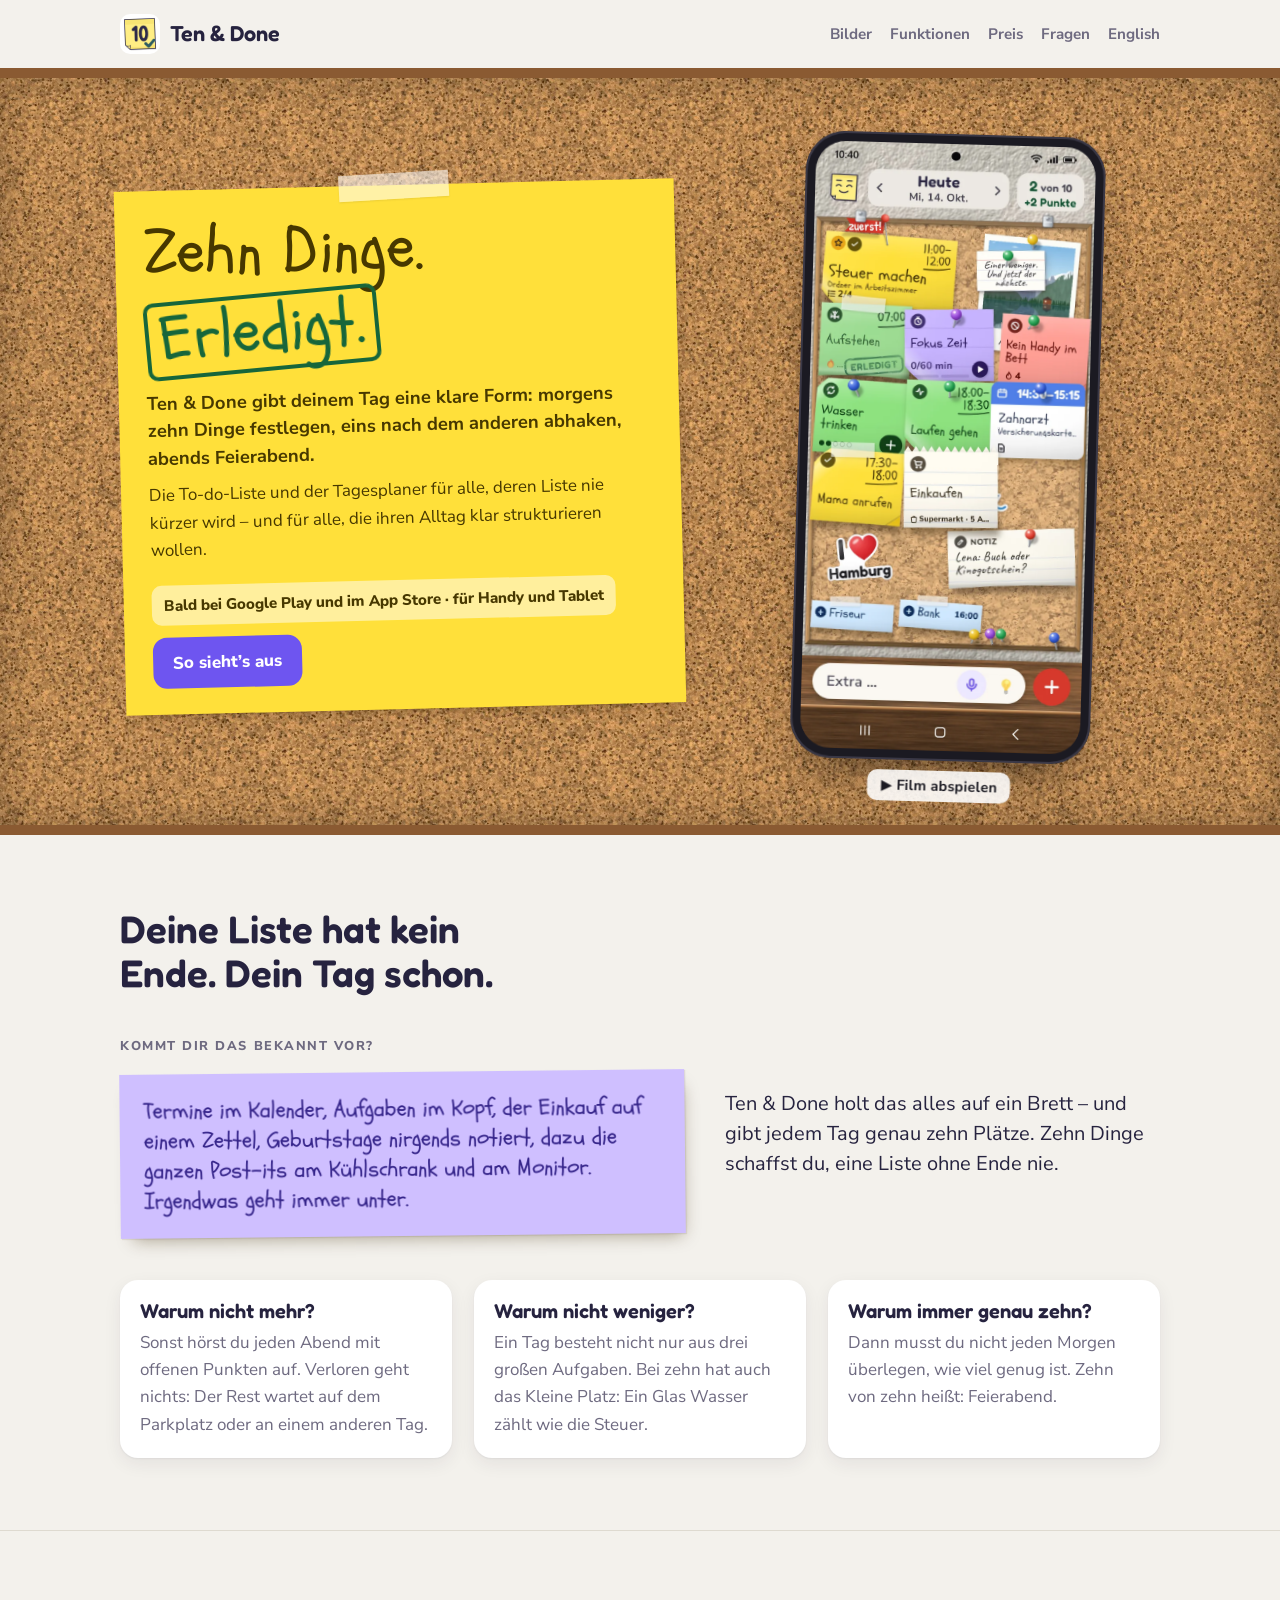
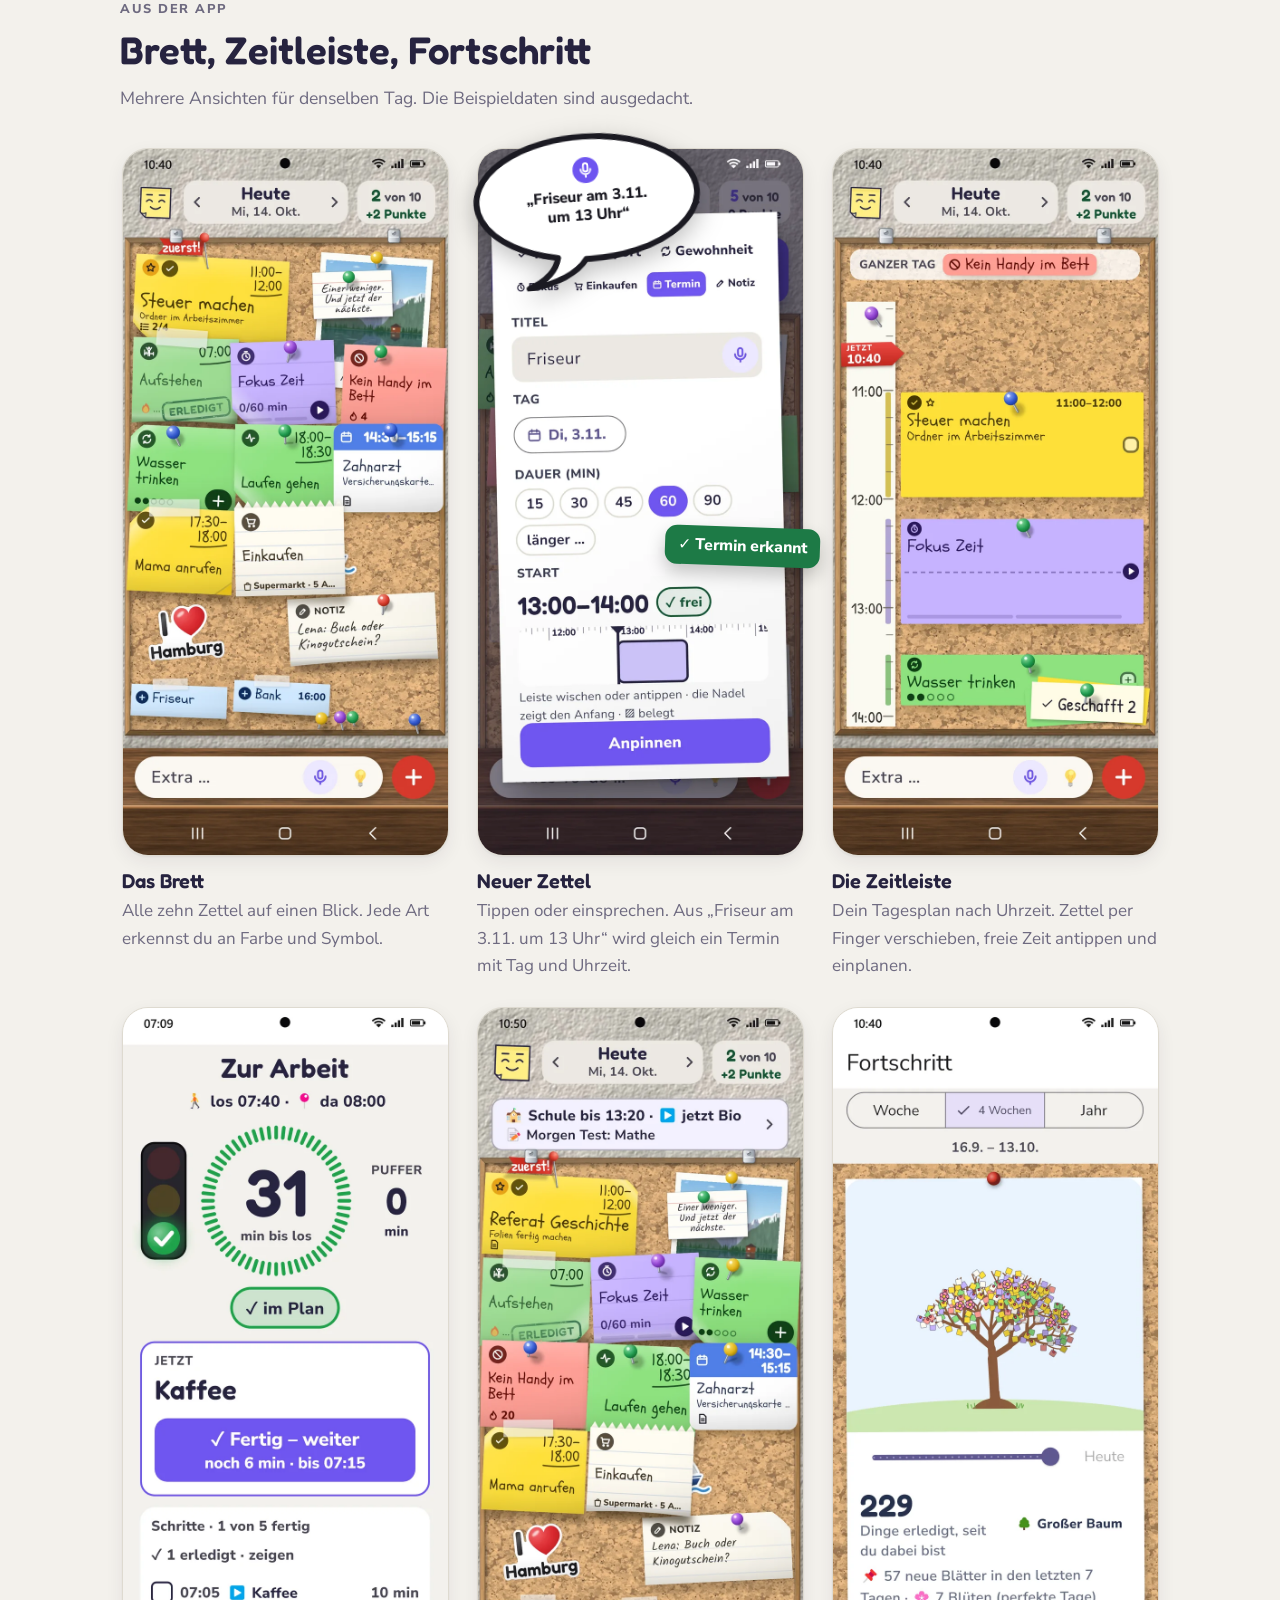
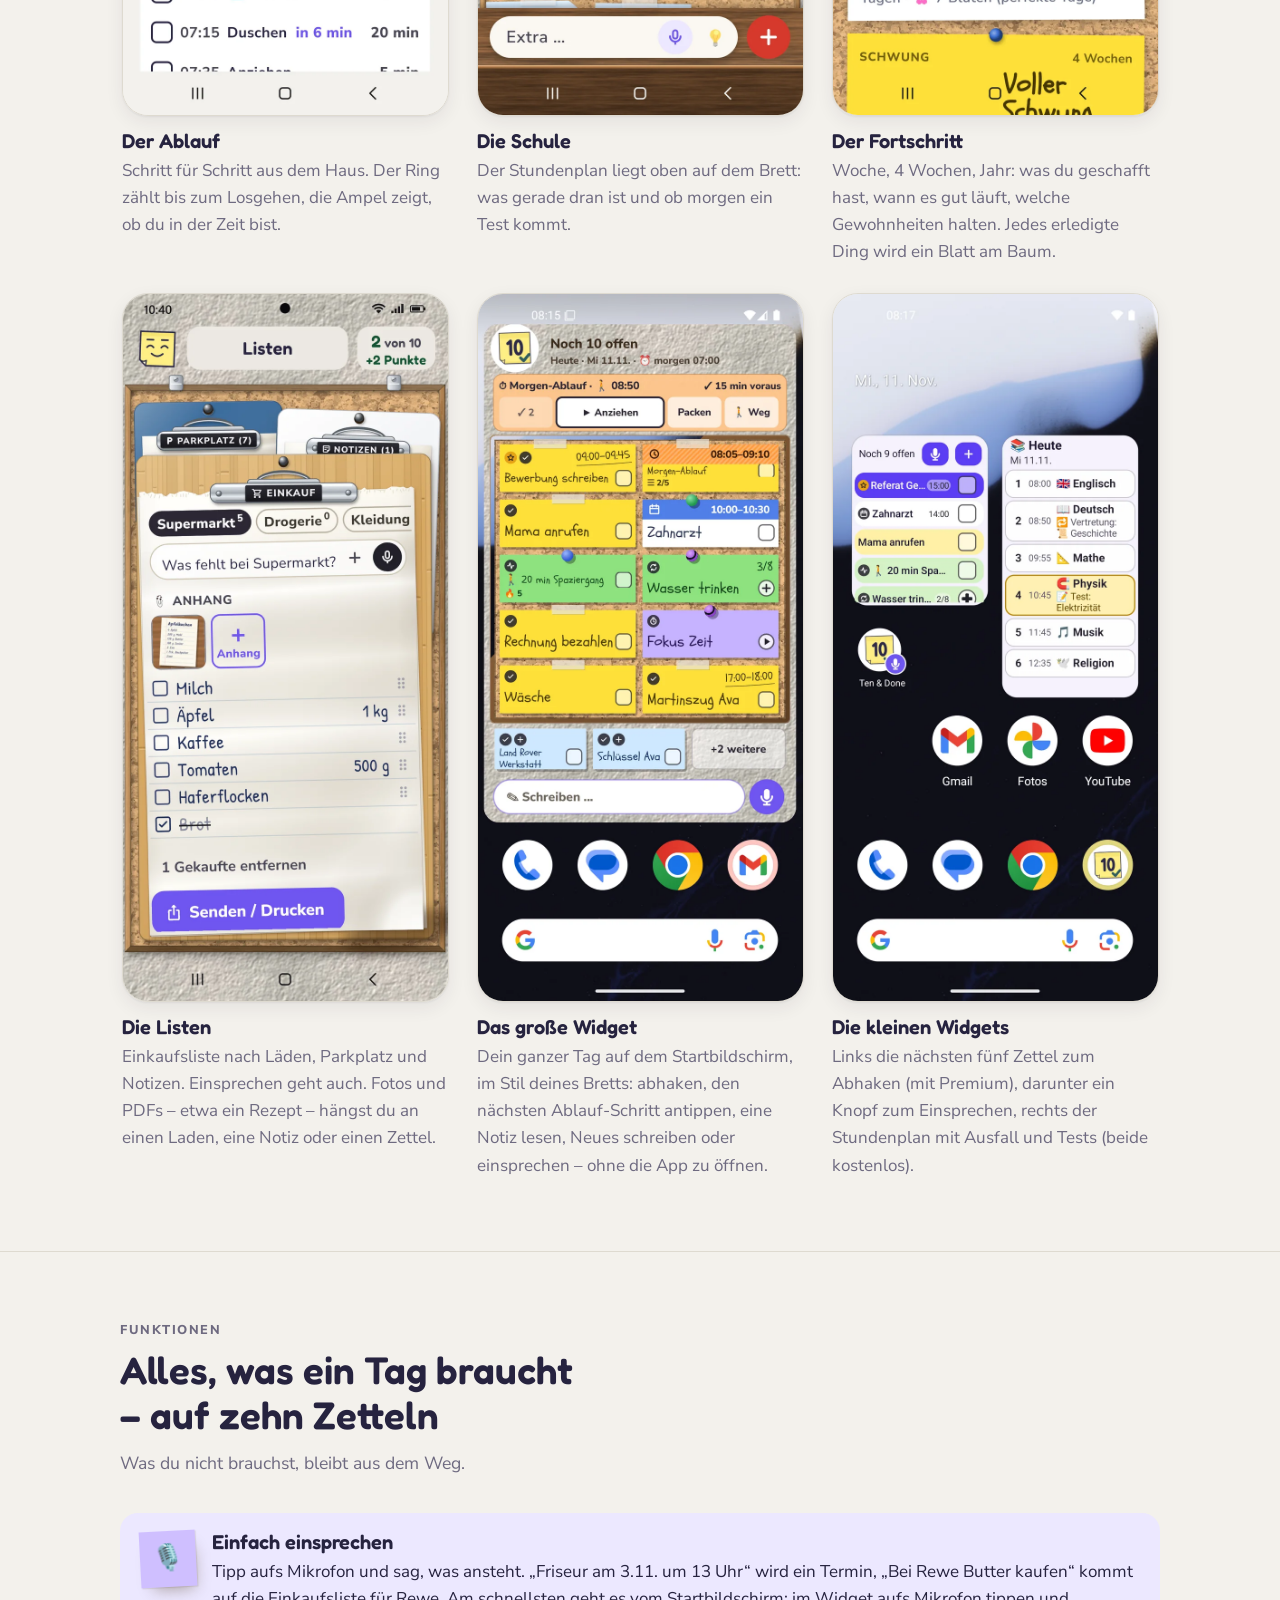
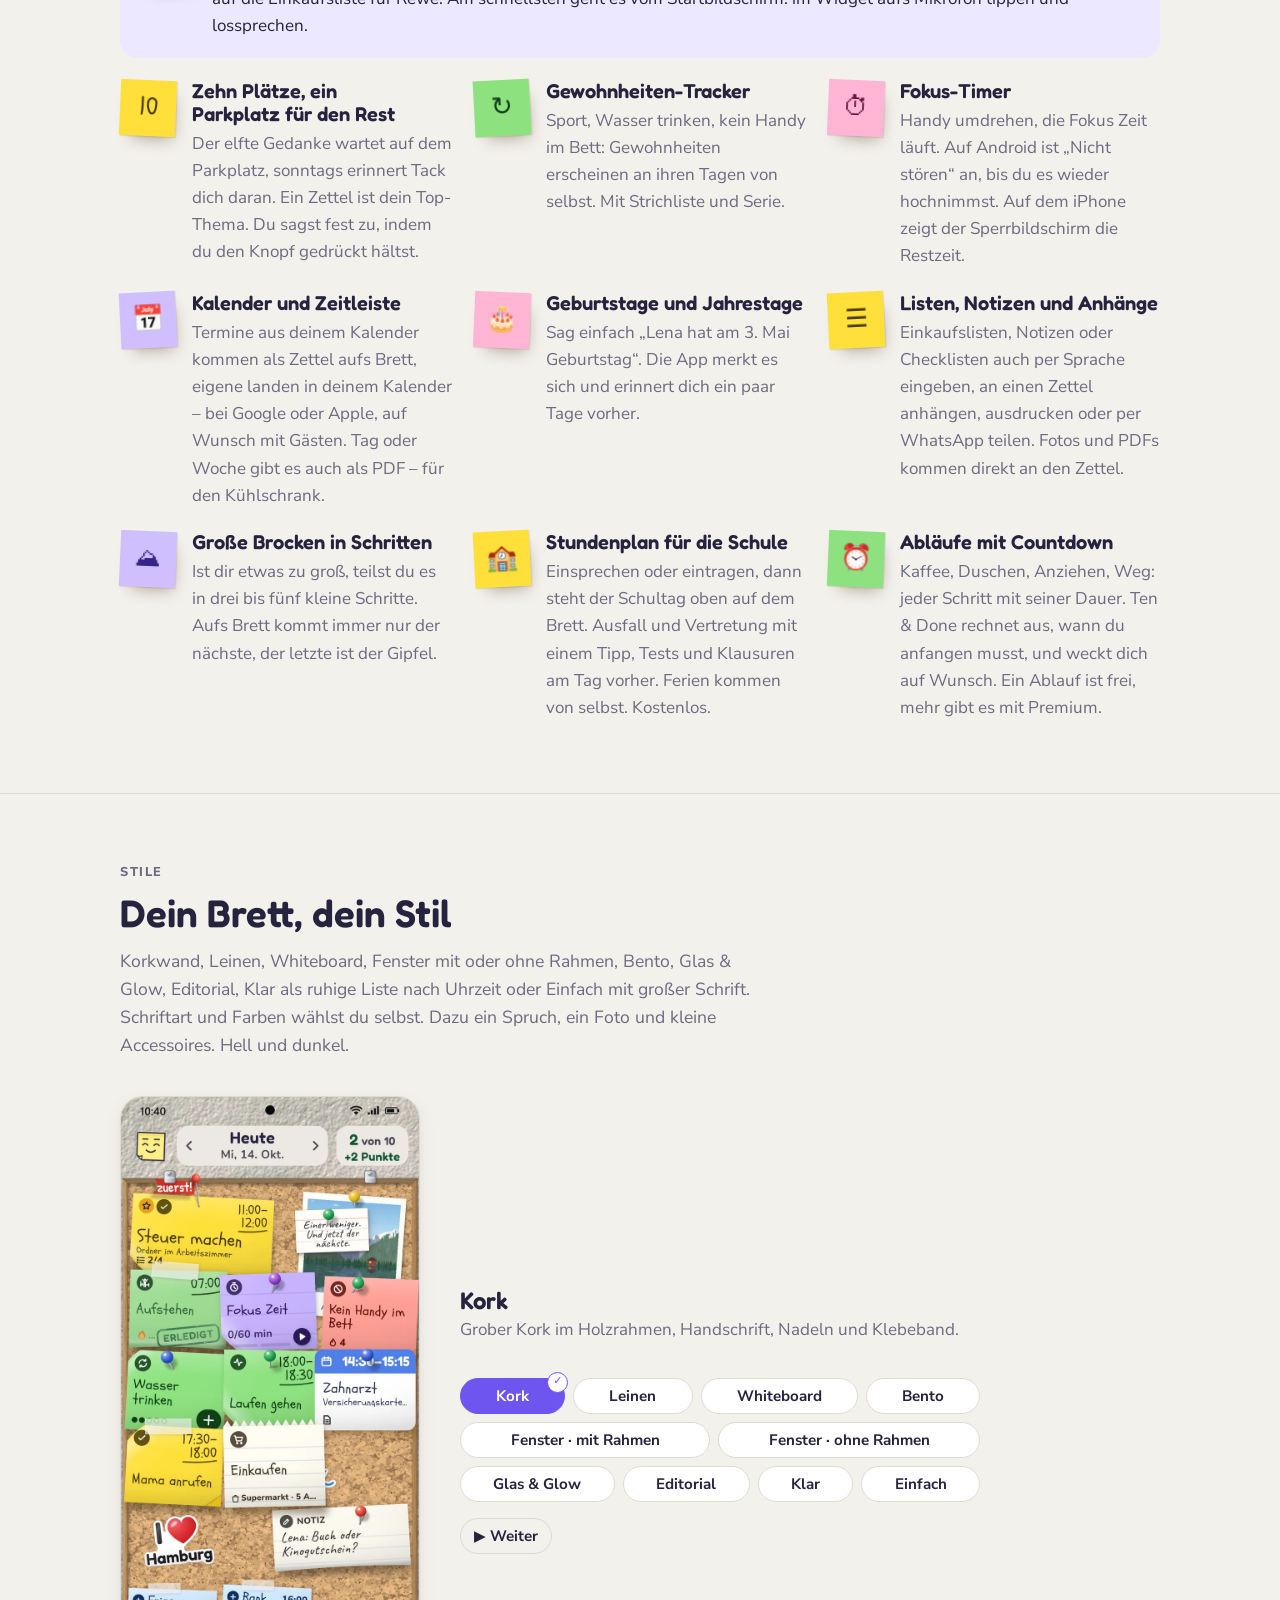
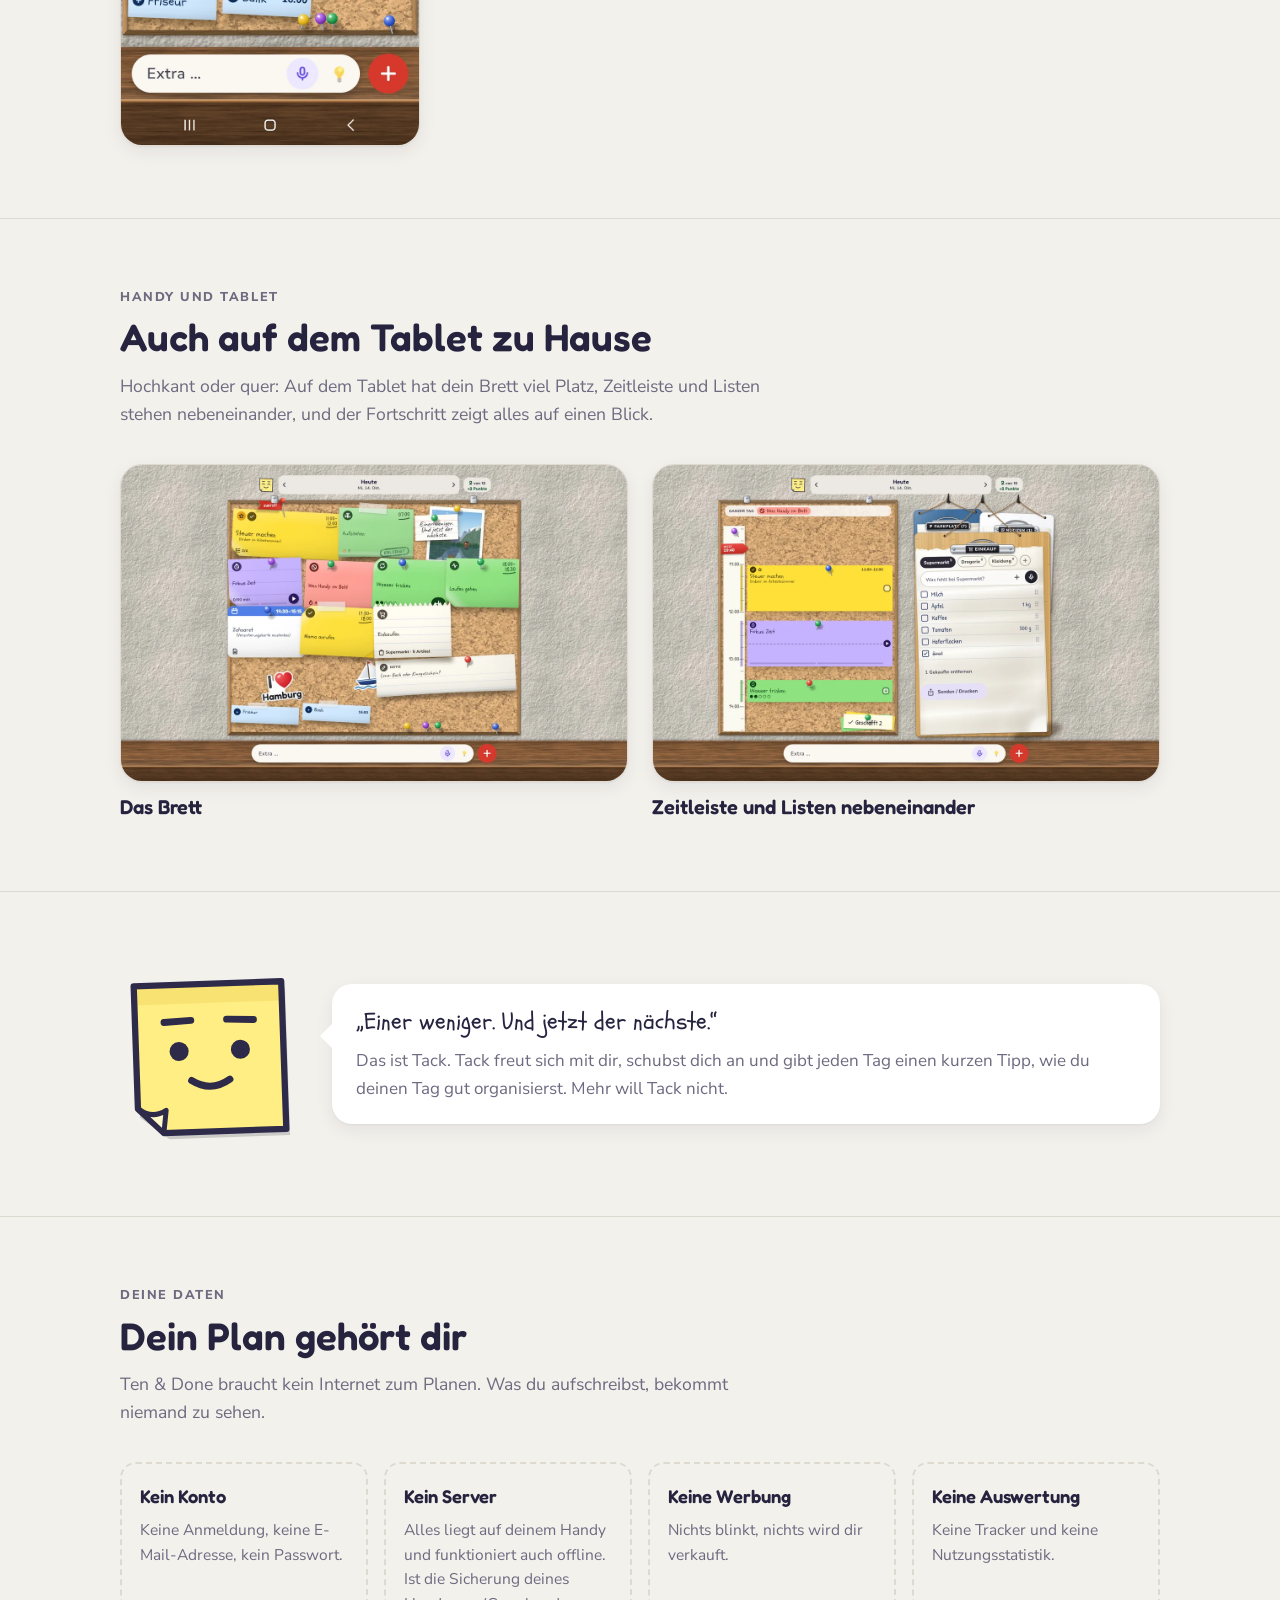
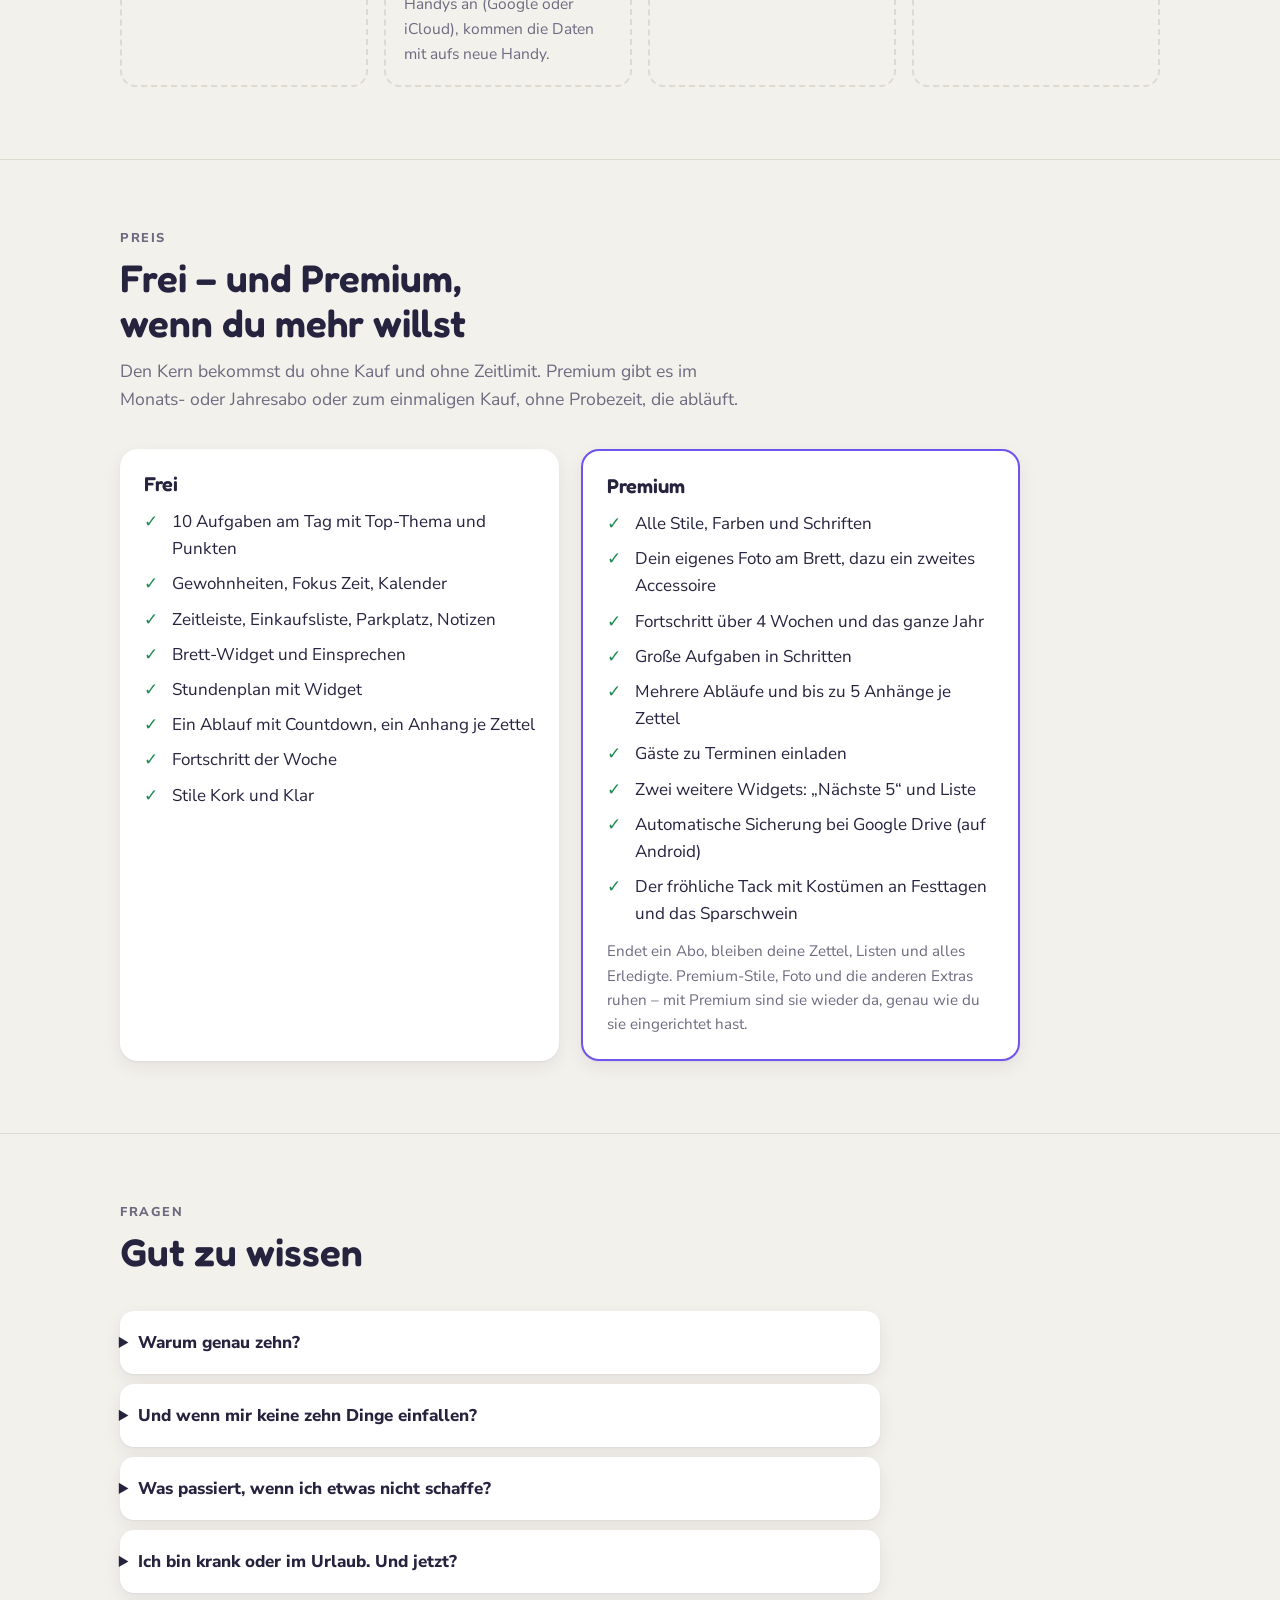
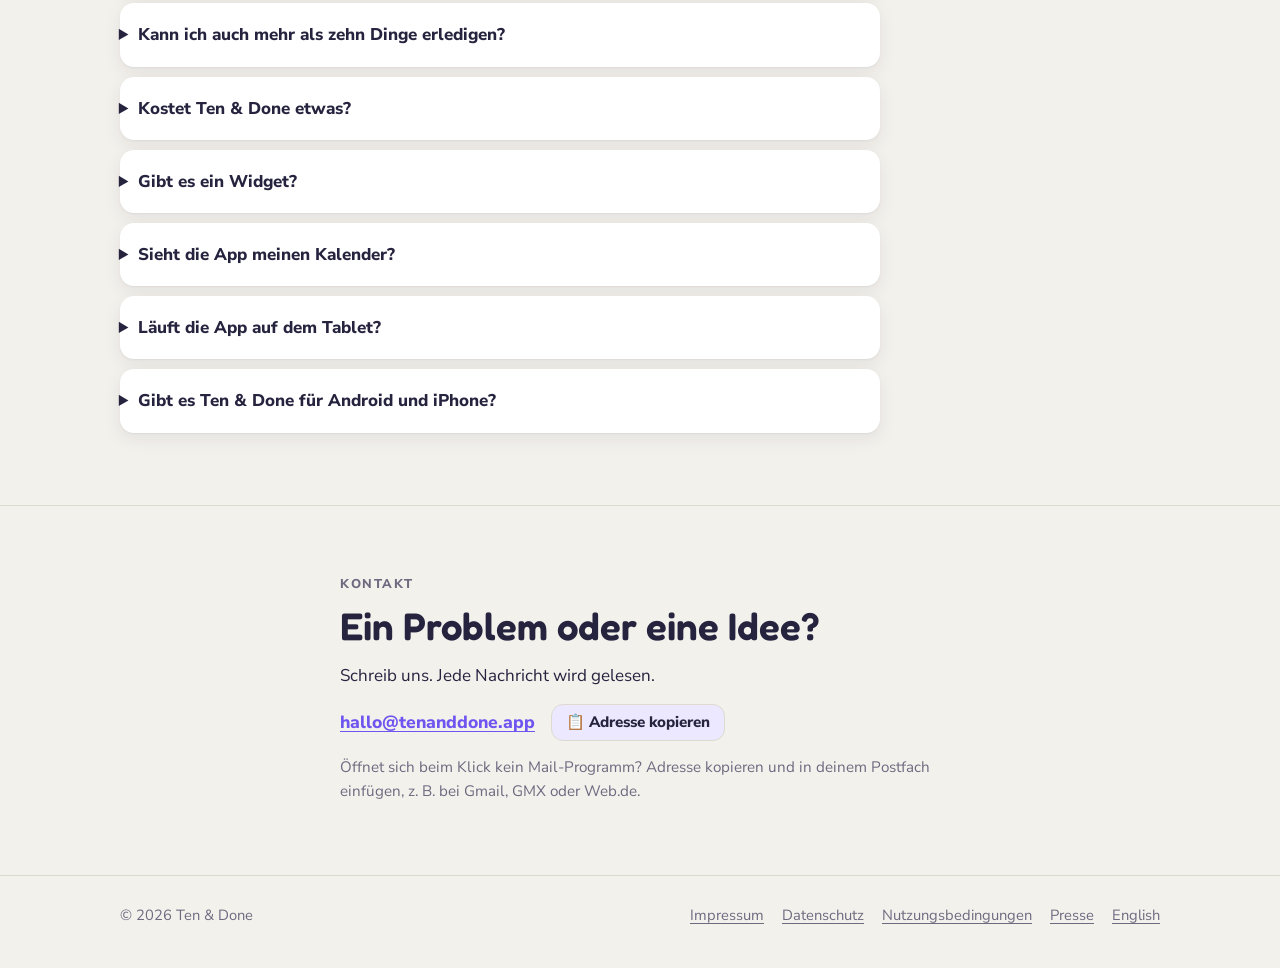
==== index.html @ b1511baa "Webseite: Listen-Text nennt Anhaenge (Andreas 12.11.: Ja, online)" ====
<!doctype html>
<html lang="de">
<head>
<meta charset="utf-8">
<meta name="viewport" content="width=device-width, initial-scale=1, viewport-fit=cover">
<meta name="color-scheme" content="light only">
<meta name="google-site-verification" content="KWCs7EdZ3-t_Yc2kRNjWeT_o4nCoiwFbMwKytYYfHoI">
<title>Ten &amp; Done – To-do-Liste und Tagesplaner für Android und iPhone: 10 Aufgaben am Tag</title>
<meta name="description" content="Den Alltag strukturieren mit genau 10 Aufgaben am Tag: planen, fest zusagen, erledigen. Mit Gewohnheiten, Fokus-Timer, Kalender und Widget. Für Android und iPhone, ohne Konto, ohne Werbung.">
<link rel="canonical" href="https://tenanddone.app/">
<link rel="alternate" hreflang="de" href="https://tenanddone.app/">
<link rel="alternate" hreflang="en" href="https://tenanddone.app/en/">
<link rel="alternate" hreflang="x-default" href="https://tenanddone.app/en/">
<meta property="og:type" content="website">
<meta property="og:site_name" content="Ten &amp; Done">
<meta property="og:locale" content="de_DE">
<meta property="og:locale:alternate" content="en_US">
<meta property="og:url" content="https://tenanddone.app/">
<meta property="og:title" content="Ten &amp; Done – Zehn Dinge. Erledigt.">
<meta property="og:description" content="Die To-do-Liste mit genau zehn Plätzen am Tag. Planen, fest zusagen, abhaken – dann ist Feierabend.">
<meta property="og:image" content="https://tenanddone.app/img/og.jpg">
<meta property="og:image:width" content="1200">
<meta property="og:image:height" content="630">
<meta property="og:image:alt" content="Korkbrett mit bunten Zetteln und dem Satz „Jeden Tag 10 Dinge. Mehr nicht.“">
<meta name="twitter:card" content="summary_large_image">
<meta name="theme-color" content="#6e55f0">
<link rel="icon" type="image/png" href="img/favicon.png">
<link rel="apple-touch-icon" href="img/logo.png">
<link rel="preload" href="fonts/Schoolbell-Regular.ttf" as="font" type="font/ttf" crossorigin>
<link rel="stylesheet" href="style.css">
<script type="application/ld+json">
{
  "@context": "https://schema.org",
  "@type": "MobileApplication",
  "name": "Ten & Done",
  "alternateName": "Ten and Done",
  "operatingSystem": "Android, iOS",
  "applicationCategory": "ProductivityApplication",
  "inLanguage": ["de", "en"],
  "description": "To-do-Liste und Tagesplaner mit genau 10 Aufgaben am Tag: planen, fest zusagen, abhaken. Mit Gewohnheiten, Fokus-Timer, Kalender, Einkaufsliste, Notizen und Widget. Ohne Konto, ohne Werbung.",
  "url": "https://tenanddone.app/",
  "image": "https://tenanddone.app/img/og.jpg",
  "screenshot": ["https://tenanddone.app/img/brett.webp", "https://tenanddone.app/img/zeitleiste.webp", "https://tenanddone.app/img/fortschritt.webp"],
  "offers": { "@type": "Offer", "price": "0", "priceCurrency": "EUR" },
  "featureList": "10 Aufgaben am Tag, Top-Thema, Gewohnheiten-Tracker, Fokus-Timer, Kalender und Termine, Geburtstage und Jahrestage, Zeitleiste, Einkaufsliste, Notizen und Checklisten, Anhänge, Abläufe mit Countdown, Stundenplan, Widget, Tablet, Drucken als PDF, Fortschritt, neun Stile"
}
</script>
<script type="application/ld+json">
{
  "@context": "https://schema.org",
  "@type": "FAQPage",
  "mainEntity": [
    { "@type": "Question", "name": "Warum genau zehn Aufgaben am Tag?", "acceptedAnswer": { "@type": "Answer", "text": "Weil eine Liste ohne Ende nie fertig wird. Zehn Plätze geben jedem Tag dasselbe Ziel: Zehn von zehn heißt fertig. Zehn passen auf einen Bildschirm, alles andere wartet auf dem Parkplatz, und die Zettel dürfen so klein sein, wie es dir heute passt." } },
    { "@type": "Question", "name": "Kostet Ten & Done etwas?", "acceptedAnswer": { "@type": "Answer", "text": "Der Kern ist frei: 10 Aufgaben am Tag, Gewohnheiten, Fokus Zeit, Kalender, Listen, Notizen, Widget und der Fortschritt der Woche. Premium gibt es im Monats- oder Jahresabo oder zum einmaligen Kauf." } },
    { "@type": "Question", "name": "Brauche ich ein Konto?", "acceptedAnswer": { "@type": "Answer", "text": "Nein. Keine Anmeldung, keine E-Mail-Adresse. Alles liegt auf deinem Handy, die App funktioniert offline." } },
    { "@type": "Question", "name": "Gibt es ein Widget?", "acceptedAnswer": { "@type": "Answer", "text": "Ja. Das Brett-Widget zeigt deinen Tagesplan auf dem Startbildschirm, dort kannst du auch abhaken. Übers Mikrofon im Widget sprichst du neue Aufgaben ein." } },
    { "@type": "Question", "name": "Gibt es Ten & Done für Android und iPhone?", "acceptedAnswer": { "@type": "Answer", "text": "Ja. Ten & Done gibt es für Android-Handys und -Tablets und für iPhone und iPad." } }
  ]
}
</script>
</head>
<body>

<header class="wrap top">
  <a class="brand" href="./"><img src="img/logo.png" alt="" width="40" height="40">Ten &amp; Done</a>
  <nav aria-label="Seiten">
    <a href="#bilder">Bilder</a>
    <a href="#funktionen">Funktionen</a>
    <a href="#preis">Preis</a>
    <a href="#fragen">Fragen</a>
    <a href="en/" hreflang="en" lang="en">English</a>
  </nav>
</header>

<div class="board">
  <div class="wrap hero">
    <div class="note">
      <h1>Zehn Dinge. <span class="stamp">Erledigt.</span></h1>
      <p class="lead">Ten &amp; Done gibt deinem Tag eine klare Form: morgens zehn Dinge festlegen, eins nach dem anderen abhaken, abends Feierabend.</p>
      <p class="sub">Die To-do-Liste und der Tagesplaner für alle, deren Liste nie kürzer wird – und für alle, die ihren Alltag klar strukturieren wollen.</p>
      <div class="cta">
        <!-- install --><span class="soon">Bald bei Google Play und im App Store · für Handy und Tablet</span><!-- /install -->
        <a class="btn" href="#bilder">So sieht’s aus</a>
      </div>
    </div>
    <div class="phone">
      <video class="film" autoplay muted loop playsinline preload="auto" poster="img/brett.webp" width="720" height="1560" aria-label="Kurzer Film aus der App: Auf dem Korkbrett werden die Zettel nacheinander abgehakt, jeder bekommt den Stempel „Erledigt“, dazu Konfetti. Bei zehn von zehn fliegen alle Zettel zu einem Stapel mit dem Schild „Ten &amp; Done“.">
        <source src="img/film.mp4" type="video/mp4">
      </video>
      <button class="film-stop" type="button" data-stop="⏸ Film anhalten" data-go="▶ Film abspielen" hidden>⏸ Film anhalten</button>
    </div>
  </div>
</div>

<main>
  <section id="warum-zehn" class="ten">
    <div class="wrap">
      <div class="head">
        <h2>Deine Liste hat kein Ende. Dein Tag schon.</h2>
      </div>
      <div class="duo">
        <div><span class="eyebrow">Kommt dir das bekannt vor?</span><p class="ten-know">Termine im Kalender, Aufgaben im Kopf, der Einkauf auf einem Zettel, Geburtstage nirgends notiert, dazu die ganzen Post-its am Kühlschrank und am Monitor. Irgendwas geht immer unter.</p></div>
        <p class="duo-answer">Ten &amp; Done holt das alles auf ein Brett&nbsp;– und gibt jedem Tag genau zehn Plätze. Zehn Dinge schaffst du, eine Liste ohne Ende nie.</p>
      </div>
      <div class="ten-why">
        <div><h3>Warum nicht mehr?</h3><p>Sonst hörst du jeden Abend mit offenen Punkten auf. Verloren geht nichts: Der Rest wartet auf dem Parkplatz oder an einem anderen Tag.</p></div>
        <div><h3>Warum nicht weniger?</h3><p>Ein Tag besteht nicht nur aus drei großen Aufgaben. Bei zehn hat auch das Kleine Platz: Ein Glas Wasser zählt wie die Steuer.</p></div>
        <div><h3>Warum immer genau zehn?</h3><p>Dann musst du nicht jeden Morgen überlegen, wie viel genug ist. Zehn von zehn heißt: Feierabend.</p></div>
      </div>
    </div>
  </section>

  <section id="bilder">
    <div class="wrap">
      <div class="head">
        <span class="eyebrow">Aus der App</span>
        <h2>Brett, Zeitleiste, Fortschritt</h2>
        <p>Mehrere Ansichten für denselben Tag. Die Beispieldaten sind ausgedacht.</p>
      </div>
      <div class="shots">
        <figure>
          <picture>
            <img src="img/brett.webp" width="720" height="1560" loading="lazy" alt="Brett mit zehn Zetteln: Top-Thema, Aufstehen, Fokus Zeit, Wasser trinken, Sport, Einkaufen und weitere, oben rechts ein Foto mit Spruch, unten eine Notiz.">
          </picture>
          <figcaption><h3>Das Brett</h3><span>Alle zehn Zettel auf einen Blick. Jede Art erkennst du an Farbe und Symbol.</span></figcaption>
        </figure>
        <figure class="voice">
          <div class="say">
          <picture>
            <img src="img/neu.webp" width="720" height="1560" loading="lazy" alt="Zettel-Fenster nach dem Satz „Friseur am 3.11. um 13 Uhr“: Art Termin ist gewählt, Titel „Friseur“, Dienstag 3.11., 13:00 bis 14:00, frei; neben dem Titel das Mikrofon.">
          </picture>
          <p class="say-bubble" aria-hidden="true"><span class="say-mic"><svg width="18" height="18" viewBox="0 0 24 24" fill="none" stroke="currentColor" stroke-width="2.4" stroke-linecap="round"><rect x="9" y="3" width="6" height="11" rx="3"/><path d="M5.5 11a6.5 6.5 0 0 0 13 0M12 17.5V21"/></svg></span>„Friseur am 3.11. um&nbsp;13&nbsp;Uhr“</p>
          <p class="say-result" aria-hidden="true">✓ Termin erkannt</p>
          </div>
          <figcaption><h3>Neuer Zettel</h3><span>Tippen oder einsprechen. Aus „Friseur am 3.11. um 13 Uhr“ wird gleich ein Termin mit Tag und Uhrzeit.</span></figcaption>
        </figure>
        <figure>
          <picture>
            <img src="img/zeitleiste.webp" width="720" height="1560" loading="lazy" alt="Zeitleiste ab 11 Uhr: das Top-Thema, Wasser trinken, Fokus Zeit und Spaziergang untereinander, oben „ganzer Tag“.">
          </picture>
          <figcaption><h3>Die Zeitleiste</h3><span>Dein Tagesplan nach Uhrzeit. Zettel per Finger verschieben, freie Zeit antippen und einplanen.</span></figcaption>
        </figure>
        <figure>
          <picture>
            <img src="img/ablauf.webp" width="720" height="1560" loading="lazy" alt="Ablauf „Zur Arbeit“ groß: los 07:40, da 08:00, ein grüner Ring mit 31 Minuten bis los, die Ampel auf Grün mit Haken und „im Plan“; jetzt Kaffee mit dem Knopf „Fertig – weiter“, darunter die Schritte Duschen, Anziehen und Weg mit Uhrzeiten.">
          </picture>
          <figcaption><h3>Der Ablauf</h3><span>Schritt für Schritt aus dem Haus. Der Ring zählt bis zum Losgehen, die Ampel zeigt, ob du in der Zeit bist.</span></figcaption>
        </figure>
        <figure>
          <picture>
            <img src="img/schule.webp" width="720" height="1560" loading="lazy" alt="Brett einer Schülerin, oben das Band „Schule bis 13:20 · jetzt Bio“ und „Morgen Test: Mathe“, darunter Zettel wie „Referat Geschichte“, „Zahnarzt“ und „Mama anrufen“.">
          </picture>
          <figcaption><h3>Die Schule</h3><span>Der Stundenplan liegt oben auf dem Brett: was gerade dran ist und ob morgen ein Test kommt.</span></figcaption>
        </figure>
        <figure>
          <picture>
            <img src="img/fortschritt.webp" width="720" height="1560" loading="lazy" alt="Fortschritt der letzten 4 Wochen: ein Baum aus kleinen Zetteln als Blätter, 229 erledigte Dinge und die Anzeige „Voller Schwung“.">
          </picture>
          <figcaption><h3>Der Fortschritt</h3><span>Woche, 4 Wochen, Jahr: was du geschafft hast, wann es gut läuft, welche Gewohnheiten halten. Jedes erledigte Ding wird ein Blatt am Baum.</span></figcaption>
        </figure>
        <figure>
          <picture>
            <img src="img/listen.webp" width="720" height="1560" loading="lazy" alt="Listen als Klemmbretter: vorn die Einkaufsliste für den Supermarkt, oben ein angehängtes Foto einer Rezeptkarte „Apfelkuchen“ und der Knopf „＋ Anhang“, darunter Milch, Äpfeln, Kaffee, Tomaten und Haferflocken, dahinter Parkplatz und Notizen.">
          </picture>
          <figcaption><h3>Die Listen</h3><span>Einkaufsliste nach Läden, Parkplatz und Notizen. Einsprechen geht auch. Fotos und PDFs – etwa ein Rezept – hängst du an einen Laden, eine Notiz oder einen Zettel.</span></figcaption>
        </figure>
        <figure>
          <img src="img/widget_gross.webp" width="720" height="1560" loading="lazy" alt="Startbildschirm eines Android-Handys, fast ganz ausgefüllt vom großen Brett-Widget im Kork-Stil: oben der Morgen-Ablauf mit seinen Schritten, darunter zehn Zettel mit Kästchen zum Abhaken, Extras, eine Notiz und unten das Feld „Schreiben …“ mit Mikrofon.">
          <figcaption><h3>Das große Widget</h3><span>Dein ganzer Tag auf dem Startbildschirm, im Stil deines Bretts: abhaken, den nächsten Ablauf-Schritt antippen, eine Notiz lesen, Neues schreiben oder einsprechen – ohne die App zu öffnen.</span></figcaption>
        </figure>
        <figure>
          <img src="img/widget_klein.webp" width="720" height="1560" loading="lazy" alt="Startbildschirm eines Android-Handys mit drei kleinen Widgets: links „Nächste 5“ im Stil Bento mit Kästchen zum Abhaken, darunter das runde Ten-&amp;-Done-Symbol mit Mikrofon zum Einsprechen, rechts der Stundenplan des Tages mit Fächern und Uhrzeiten.">
          <figcaption><h3>Die kleinen Widgets</h3><span>Links die nächsten fünf Zettel zum Abhaken (mit Premium), darunter ein Knopf zum Einsprechen, rechts der Stundenplan mit Ausfall und Tests (beide kostenlos).</span></figcaption>
        </figure>
      </div>
    </div>
  </section>

  <section id="funktionen">
    <div class="wrap">
      <div class="head">
        <span class="eyebrow">Funktionen</span>
        <h2>Alles, was ein Tag braucht – auf zehn Zetteln</h2>
        <p>Was du nicht brauchst, bleibt aus dem Weg.</p>
      </div>
      <div class="grid2 grid3">
        <div class="feature wide"><span class="tag t-c" aria-hidden="true">🎙️</span><div><h3>Einfach einsprechen</h3><p>Tipp aufs Mikrofon und sag, was ansteht. „Friseur am 3.11. um 13 Uhr“ wird ein Termin, „Bei Rewe Butter kaufen“ kommt auf die Einkaufsliste für Rewe. Am schnellsten geht es vom Startbildschirm: im Widget aufs Mikrofon tippen und lossprechen.</p></div></div>
        <div class="feature"><span class="tag t-a" aria-hidden="true">10</span><div><h3>Zehn Plätze, ein Parkplatz für den Rest</h3><p>Der elfte Gedanke wartet auf dem Parkplatz, sonntags erinnert Tack dich daran. Ein Zettel ist dein Top-Thema. Du sagst fest zu, indem du den Knopf gedrückt hältst.</p></div></div>
        <div class="feature"><span class="tag t-b" aria-hidden="true">↻</span><div><h3>Gewohnheiten-Tracker</h3><p>Sport, Wasser trinken, kein Handy im Bett: Gewohnheiten erscheinen an ihren Tagen von selbst. Mit Strichliste und Serie.</p></div></div>
        <div class="feature"><span class="tag t-f" aria-hidden="true">⏱</span><div><h3>Fokus-Timer</h3><p>Handy umdrehen, die Fokus Zeit läuft. Auf Android ist „Nicht stören“ an, bis du es wieder hochnimmst. Auf dem iPhone zeigt der Sperrbildschirm die Restzeit.</p></div></div>
        <div class="feature"><span class="tag t-c" aria-hidden="true">📅</span><div><h3>Kalender und Zeitleiste</h3><p>Termine aus deinem Kalender kommen als Zettel aufs Brett, eigene landen in deinem Kalender – bei Google oder Apple, auf Wunsch mit Gästen. Tag oder Woche gibt es auch als PDF – für den Kühlschrank.</p></div></div>
        <div class="feature"><span class="tag t-f" aria-hidden="true">🎂</span><div><h3>Geburtstage und Jahrestage</h3><p>Sag einfach „Lena hat am 3. Mai Geburtstag“. Die App merkt es sich und erinnert dich ein paar Tage vorher.</p></div></div>
        <div class="feature"><span class="tag t-a" aria-hidden="true">☰</span><div><h3>Listen, Notizen und Anhänge</h3><p>Einkaufslisten, Notizen oder Checklisten auch per Sprache eingeben, an einen Zettel anhängen, ausdrucken oder per WhatsApp teilen. Fotos und PDFs kommen direkt an den Zettel.</p></div></div>
        <div class="feature"><span class="tag t-c" aria-hidden="true">⛰</span><div><h3>Große Brocken in Schritten</h3><p>Ist dir etwas zu groß, teilst du es in drei bis fünf kleine Schritte. Aufs Brett kommt immer nur der nächste, der letzte ist der Gipfel.</p></div></div>
        <div class="feature"><span class="tag t-a" aria-hidden="true">🏫</span><div><h3>Stundenplan für die Schule</h3><p>Einsprechen oder eintragen, dann steht der Schultag oben auf dem Brett. Ausfall und Vertretung mit einem Tipp, Tests und Klausuren am Tag vorher. Ferien kommen von selbst. Kostenlos.</p></div></div>
        <div class="feature"><span class="tag t-b" aria-hidden="true">⏰</span><div><h3>Abläufe mit Countdown</h3><p>Kaffee, Duschen, Anziehen, Weg: jeder Schritt mit seiner Dauer. Ten &amp; Done rechnet aus, wann du anfangen musst, und weckt dich auf Wunsch. Ein Ablauf ist frei, mehr gibt es mit Premium.</p></div></div>
      </div>
    </div>
  </section>

  <section id="stile">
    <div class="wrap">
      <div class="head">
        <span class="eyebrow">Stile</span>
        <h2>Dein Brett, dein Stil</h2>
        <p>Korkwand, Leinen, Whiteboard, Fenster mit oder ohne Rahmen, Bento, Glas &amp; Glow, Editorial, Klar als ruhige Liste nach Uhrzeit oder Einfach mit großer Schrift. Schriftart und Farben wählst du selbst. Dazu ein Spruch, ein Foto und kleine Accessoires. Hell und dunkel.</p>
      </div>
      <div class="styles">
        <figure><picture><img src="img/brett.webp" width="720" height="1560" loading="lazy" alt="Stil Kork: bunte Zettel mit Nadeln an einer Korkwand im Holzrahmen."></picture><figcaption><b>Kork</b><span class="say-style">Grober Kork im Holzrahmen, Handschrift, Nadeln und Klebeband.</span></figcaption></figure>
        <figure><picture><img src="img/leinen.webp" width="720" height="1560" loading="lazy" alt="Stil Leinen: ruhige Zettel in gedeckten Farben mit kleinen grauen Nadeln auf Leinen im hellen Birkenrahmen."></picture><figcaption><b>Leinen</b><span class="say-style">Ruhig wie ein Notizbuch: Leinen im hellen Rahmen, gedeckte Farben, kleine Nadeln.</span></figcaption></figure>
        <figure><picture><img src="img/whiteboard.webp" width="720" height="1560" loading="lazy" alt="Stil Whiteboard: Zettel mit Magneten auf einer weißen Tafel."></picture><figcaption><b>Whiteboard</b><span class="say-style">Glänzende Tafel im Alurahmen, jeder Zettel hält mit einem Magneten.</span></figcaption></figure>
        <figure><picture><img src="img/bento.webp" width="720" height="1560" loading="lazy" alt="Stil Bento: kräftige Kacheln, Farbe und Zeichen je Art."></picture><figcaption><b>Bento</b><span class="say-style">Kräftige Kacheln, Farbe und Zeichen je Art, klare Schrift.</span></figcaption></figure>
        <figure><picture><img src="img/fenster.webp" width="720" height="1560" loading="lazy" alt="Stil Fenster mit Rahmen: Zettel auf einer Fensterscheibe mit Sprossen, Blick auf Berge."></picture><figcaption><b>Fenster · mit Rahmen</b><span class="say-style">Eine Scheibe mit Sprossen und Aussicht, die Zettel kleben auf dem Glas. Auch mit deinem eigenen Foto.</span></figcaption></figure>
        <figure><picture><img src="img/fenster_c.webp" width="720" height="1560" loading="lazy" alt="Stil Fenster ohne Rahmen: Zettel auf einer großen Scheibe mit Blick aufs Meer."></picture><figcaption><b>Fenster · ohne Rahmen</b><span class="say-style">Eine große Glasscheibe, nichts als die Aussicht und deine Zettel.</span></figcaption></figure>
        <figure><picture><img src="img/glas.webp" width="720" height="1560" loading="lazy" alt="Stil Glas &amp; Glow: Aufgaben als Liste auf mattem Glas vor sanftem Farbverlauf."></picture><figcaption><b>Glas &amp; Glow</b><span class="say-style">Mattes Glas über leuchtendem Farbschimmer.</span></figcaption></figure>
        <figure><picture><img src="img/editorial.webp" width="720" height="1560" loading="lazy" alt="Stil Editorial: große Schrift in Schwarz-Weiß wie ein Fahrplan, eine Akzentfarbe."></picture><figcaption><b>Editorial</b><span class="say-style">Große Serifen-Schrift, Schwarz-Weiß und eine Akzentfarbe.</span></figcaption></figure>
        <figure><picture><img src="img/klar.webp" width="720" height="1560" loading="lazy" alt="Stil Klar: eine ruhige Liste, links die Uhrzeit."></picture><figcaption><b>Klar</b><span class="say-style">Eine ruhige Liste: Uhrzeit links, große Schrift, alle Zettel auf einen Blick.</span></figcaption></figure>
        <figure><picture><img src="img/einfach.webp" width="720" height="1560" loading="lazy" alt="Stil Einfach: eine Spalte, große Schrift und große Knöpfe."></picture><figcaption><b>Einfach</b><span class="say-style">Eine Spalte, große Knöpfe, nur das Wichtigste.</span></figcaption></figure>
      </div>
    </div>
  </section>

  <section id="tablet">
    <div class="wrap">
      <div class="head">
        <span class="eyebrow">Handy und Tablet</span>
        <h2>Auch auf dem Tablet zu Hause</h2>
        <p>Hochkant oder quer: Auf dem Tablet hat dein Brett viel Platz, Zeitleiste und Listen stehen nebeneinander, und der Fortschritt zeigt alles auf einen Blick.</p>
      </div>
      <div class="tabs">
        <figure class="tab">
          <img src="img/tablet.webp" width="1200" height="750" loading="lazy" alt="Ten &amp; Done auf einem Tablet quer: das Korkbrett mit zehn Zetteln, einer Notiz und einem Spruch.">
          <figcaption><h3>Das Brett</h3></figcaption>
        </figure>
        <figure class="tab">
          <img src="img/tablet_zeit.webp" width="1200" height="750" loading="lazy" alt="Ten &amp; Done auf einem Tablet quer: links die Zeitleiste mit Steuer machen, Fokus Zeit und Wasser trinken, rechts die Einkaufsliste als Klemmbrett, dahinter Parkplatz und Notizen.">
          <figcaption><h3>Zeitleiste und Listen nebeneinander</h3></figcaption>
        </figure>
      </div>
    </div>
  </section>

  <section id="tack">
    <div class="wrap tack">
      <img src="img/tack_hello.svg" width="180" height="180" alt="Tack, ein gelber Zettel mit ruhigem Gesicht.">
      <div class="bubble">
        <q>Einer weniger. Und jetzt der nächste.</q>
        <p>Das ist Tack. Tack freut sich mit dir, schubst dich an und gibt jeden Tag einen kurzen Tipp, wie du deinen Tag gut organisierst. Mehr will Tack nicht.</p>
      </div>
    </div>
  </section>

  <section id="daten">
    <div class="wrap">
      <div class="head">
        <span class="eyebrow">Deine Daten</span>
        <h2>Dein Plan gehört dir</h2>
        <p>Ten &amp; Done braucht kein Internet zum Planen. Was du aufschreibst, bekommt niemand zu sehen.</p>
      </div>
      <ul class="promise">
        <li><strong>Kein Konto</strong><span>Keine Anmeldung, keine E-Mail-Adresse, kein Passwort.</span></li>
        <li><strong>Kein Server</strong><span>Alles liegt auf deinem Handy und funktioniert auch offline. Ist die Sicherung deines Handys an (Google oder iCloud), kommen die Daten mit aufs neue Handy.</span></li>
        <li><strong>Keine Werbung</strong><span>Nichts blinkt, nichts wird dir verkauft.</span></li>
        <li><strong>Keine Auswertung</strong><span>Keine Tracker und keine Nutzungsstatistik.</span></li>
      </ul>
    </div>
  </section>

  <section id="preis">
    <div class="wrap">
      <div class="head">
        <span class="eyebrow">Preis</span>
        <h2>Frei – und Premium, wenn du mehr willst</h2>
        <p>Den Kern bekommst du ohne Kauf und ohne Zeitlimit. Premium gibt es im Monats- oder Jahresabo oder zum einmaligen Kauf, ohne Probezeit, die abläuft.</p>
      </div>
      <div class="plans">
        <div class="plan">
          <h3>Frei</h3>
          <ul>
            <li>10 Aufgaben am Tag mit Top-Thema und Punkten</li>
            <li>Gewohnheiten, Fokus Zeit, Kalender</li>
            <li>Zeitleiste, Einkaufsliste, Parkplatz, Notizen</li>
            <li>Brett-Widget und Einsprechen</li>
            <li>Stundenplan mit Widget</li>
            <li>Ein Ablauf mit Countdown, ein Anhang je Zettel</li>
            <li>Fortschritt der Woche</li>
            <li>Stile Kork und Klar</li>
          </ul>
        </div>
        <div class="plan plus">
          <h3>Premium</h3>
          <ul>
            <li>Alle Stile, Farben und Schriften</li>
            <li>Dein eigenes Foto am Brett, dazu ein zweites Accessoire</li>
            <li>Fortschritt über 4 Wochen und das ganze Jahr</li>
            <li>Große Aufgaben in Schritten</li>
            <li>Mehrere Abläufe und bis zu 5 Anhänge je Zettel</li>
            <li>Gäste zu Terminen einladen</li>
            <li>Zwei weitere Widgets: „Nächste 5“ und Liste</li>
            <li>Automatische Sicherung bei Google Drive (auf Android)</li>
            <li>Der fröhliche Tack mit Kostümen an Festtagen und das Sparschwein</li>
          </ul>
          <p>Endet ein Abo, bleiben deine Zettel, Listen und alles Erledigte. Premium-Stile, Foto und die anderen Extras ruhen – mit Premium sind sie wieder da, genau wie du sie eingerichtet hast.</p>
        </div>
      </div>
    </div>
  </section>

  <section id="fragen">
    <div class="wrap">
      <div class="head">
        <span class="eyebrow">Fragen</span>
        <h2>Gut zu wissen</h2>
      </div>
      <div class="faq">
        <details>
          <summary>Warum genau zehn?</summary>
          <p>Weil eine Liste ohne Ende nie fertig wird. Zehn Plätze geben jedem Tag dasselbe Ziel: Zehn von zehn heißt fertig. Zehn passen auf einen Bildschirm, alles andere wartet auf dem Parkplatz, und die Zettel dürfen so klein sein, wie es dir heute passt.</p>
        </details>
        <details>
          <summary>Und wenn mir keine zehn Dinge einfallen?</summary>
          <p>Dann nimm kleine. „Ein Glas Wasser trinken“ zählt genauso wie „Steuer machen“. Tipp auf 💡, dann schlägt Tack dir etwas vor: Dinge, die du schon mal geschafft hast, Einträge vom Parkplatz und kleine Ideen.</p>
        </details>
        <details>
          <summary>Was passiert, wenn ich etwas nicht schaffe?</summary>
          <p>Nichts. Der Zettel wartet dann auf dem Parkplatz, und am nächsten Morgen fragt Tack, ob er wieder aufs Brett soll. Bleibt er öfter liegen, schlägt Tack vor, ihn in kleine Schritte zu teilen.</p>
        </details>
        <details>
          <summary>Ich bin krank oder im Urlaub. Und jetzt?</summary>
          <p>Trag die Tage ein. Dann gibt es keinen Plan und keine Erinnerungen. Deine Serie wartet, bis du wieder da bist.</p>
        </details>
        <details>
          <summary>Kann ich auch mehr als zehn Dinge erledigen?</summary>
          <p>Ja. Nach dem Festmachen kommt alles Neue als Extra dazu. Extras bringen keine Punkte, du siehst sie aber im Fortschritt.</p>
        </details>
        <details>
          <summary>Kostet Ten &amp; Done etwas?</summary>
          <p>Der Kern ist frei: 10 Aufgaben am Tag, Gewohnheiten, Fokus Zeit, Kalender, Listen, Notizen, Widget und der Fortschritt der Woche. Premium gibt es im Monats- oder Jahresabo oder zum einmaligen Kauf.</p>
        </details>
        <details>
          <summary>Gibt es ein Widget?</summary>
          <p>Ja. Das Brett-Widget zeigt deinen Tagesplan auf dem Startbildschirm, im Stil deines Bretts. Dort kannst du auch abhaken. Übers Mikrofon im Widget sprichst du neue Aufgaben ein.</p>
        </details>
        <details>
          <summary>Sieht die App meinen Kalender?</summary>
          <p>Nur wenn du es einschaltest. Dann zeigt sie Termine aus dem Kalender deines Handys als Zettel. Legst du in der App einen Termin an, trägt sie ihn in deinen Kalender ein – bei Google oder Apple. Andere Termine ändert sie nicht.</p>
        </details>
        <details>
          <summary>Läuft die App auf dem Tablet?</summary>
          <p>Ja, hochkant und quer. Auf dem Tablet stehen Zeitleiste und Listen nebeneinander, der Fortschritt in Spalten.</p>
        </details>
        <details>
          <summary>Gibt es Ten &amp; Done für Android und iPhone?</summary>
          <p>Ja. Ten &amp; Done gibt es für Android-Handys und -Tablets und für iPhone und iPad.</p>
        </details>
      </div>
    </div>
  </section>

  <section id="kontakt">
    <div class="wrap contact">
      <span class="eyebrow">Kontakt</span>
      <h2>Ein Problem oder eine Idee?</h2>
      <p>Schreib uns. Jede Nachricht wird gelesen.</p>
      <p class="mail"><a href="mailto:hallo@tenanddone.app">hallo@tenanddone.app</a><button class="copy" type="button" data-copy="hallo@tenanddone.app" data-done="✓ Kopiert">📋 Adresse kopieren</button></p>
      <p class="hint">Öffnet sich beim Klick kein Mail-Programm? Adresse kopieren und in deinem Postfach einfügen, z. B. bei Gmail, GMX oder Web.de.</p>
    </div>
  </section>
</main>

<footer>
  <div class="wrap">
    <span>© 2026 Ten &amp; Done</span>
    <nav aria-label="Rechtliches">
      <a href="impressum.html">Impressum</a>
      <a href="datenschutz.html">Datenschutz</a>
      <a href="nutzungsbedingungen.html">Nutzungsbedingungen</a>
      <a href="presse.html">Presse</a>
      <a href="en/" hreflang="en" lang="en">English</a>
    </nav>
  </div>
</footer>

<script>
// iPhone/iPad: Handy-Bilder mit iPhone-Leisten (img/*_ios*.webp), sonst Android.
if (/iPhone|iPad|iPod/.test(navigator.userAgent) || (/Macintosh/.test(navigator.userAgent) && navigator.maxTouchPoints > 1)) {
  document.querySelectorAll('img[src$=".webp"], source[srcset$=".webp"]').forEach(function (e) {
    var a = e.tagName === 'IMG' ? 'src' : 'srcset', v = e.getAttribute(a);
    if (!/tablet|widget/.test(v)) e.setAttribute(a, v.replace(/(_dark)?\.webp$/, '_ios$1.webp'));
  });
  document.querySelectorAll('source[src$=".mp4"]').forEach(function (e) { e.setAttribute('src', e.getAttribute('src').replace(/\.mp4$/, '_ios.mp4')); });
  document.querySelectorAll('video[poster]').forEach(function (e) { e.setAttribute('poster', e.getAttribute('poster').replace(/\.webp$/, '_ios.webp')); e.load(); });
}
// Bewegung (Nutzer 04.11.: „etwas lebendiger“). Wer im Gerät „weniger Bewegung“ eingestellt hat, bekommt nichts Selbstlaufendes.
(function () {
  var calm = window.matchMedia && matchMedia('(prefers-reduced-motion: reduce)').matches;
  // Film im Kopf: zeigt echte Bilder aus der App, lässt sich anhalten.
  document.querySelectorAll('video.film').forEach(function (v) {
    var b = v.parentNode.querySelector('.film-stop');
    if (calm) { v.removeAttribute('autoplay'); v.pause(); }
    if (!b) return;
    b.hidden = false;
    var show = function () { b.textContent = b.getAttribute(v.paused ? 'data-go' : 'data-stop'); };
    b.addEventListener('click', function () { if (v.paused) v.play(); else v.pause(); });
    v.addEventListener('play', show);
    v.addEventListener('pause', show);
    show();
  });
  // Stile als Slideshow: je Stil ein Knopf mit dem Namen, von selbst weiter, bis jemand wählt.
  document.querySelectorAll('.styles').forEach(function (box) {
    var figs = [].slice.call(box.querySelectorAll('figure'));
    if (!figs.length) return;
    var stage = document.createElement('div'); stage.className = 'stage';
    figs.forEach(function (f) { stage.appendChild(f); });
    var side = document.createElement('div'); side.className = 'style-side';
    var now = document.createElement('p'); now.className = 'style-now'; now.setAttribute('aria-live', 'polite');
    var pick = document.createElement('div'); pick.className = 'style-pick';
    var auto = document.createElement('button'); auto.type = 'button'; auto.className = 'style-auto';
    var i = 0, timer = null, wanted = true;
    var btns = figs.map(function (f, k) {
      var c = f.querySelector('figcaption b');
      var n = document.createElement('button'); n.type = 'button'; n.textContent = c.textContent;
      n.addEventListener('click', function () { stop(); go(k); });
      return n;
    });
    // Drei Reihen (Nutzer 04.11.: „zu durcheinander“): 4, die beiden Fenster, 4.
    var at = 0;
    [4, 2, 4].forEach(function (r) {
      var row = document.createElement('div'); row.className = 'style-row';
      btns.slice(at, at + r).forEach(function (n) { row.appendChild(n); });
      pick.appendChild(row);
      at += r;
    });
    // Wischen in beide Richtungen, am Computer mit der Maus ziehen (Nutzer 04.11.: „auch zurück wischen“). Wer wischt, wählt selbst: Die Slideshow hält an.
    var sx = null, sy = 0;
    function drop() { figs[i].style.transform = ''; stage.classList.remove('drag'); sx = null; }
    stage.addEventListener('dragstart', function (e) { e.preventDefault(); });
    stage.addEventListener('pointerdown', function (e) {
      if (e.button) return;
      sx = e.clientX; sy = e.clientY;
      stage.classList.add('drag');
      stage.setPointerCapture(e.pointerId);
    });
    stage.addEventListener('pointermove', function (e) {
      if (sx !== null) figs[i].style.transform = 'translateX(' + (e.clientX - sx) * .5 + 'px)';
    });
    stage.addEventListener('pointerup', function (e) {
      if (sx === null) return;
      var dx = e.clientX - sx, dy = e.clientY - sy;
      drop();
      if (Math.abs(dx) < 40 || Math.abs(dx) < Math.abs(dy)) return;
      wanted = false;
      stop();
      stage.classList.add('swiped');
      go((i + (dx < 0 ? 1 : -1) + figs.length) % figs.length);
      setTimeout(function () { stage.classList.remove('swiped'); }, 300);
    });
    stage.addEventListener('pointercancel', drop);
    function go(k) {
      i = k;
      figs.forEach(function (f, x) { f.classList.toggle('on', x === k); });
      btns.forEach(function (n, x) { n.setAttribute('aria-pressed', x === k ? 'true' : 'false'); });
      var c = figs[k].querySelector('figcaption');
      now.innerHTML = '<b>' + c.querySelector('b').innerHTML + '</b><span>' + c.querySelector('span').innerHTML + '</span>';
    }
    function label() { auto.textContent = timer ? '⏸ Anhalten' : '▶ Weiter'; }
    function start() { timer = setInterval(function () { go((i + 1) % figs.length); }, 3500); label(); }
    function stop() { if (timer) clearInterval(timer); timer = null; label(); }
    auto.addEventListener('click', function () { if (timer) stop(); else start(); });
    side.appendChild(now); side.appendChild(pick); side.appendChild(auto);
    box.appendChild(stage); box.appendChild(side);
    box.classList.add('live');
    go(0);
    label();
    if (!calm && 'IntersectionObserver' in window) {
      // Läuft nur, solange die Slideshow zu sehen ist.
      auto.addEventListener('click', function () { wanted = !!timer; });
      btns.forEach(function (n) { n.addEventListener('click', function () { wanted = false; }); });
      new IntersectionObserver(function (e) {
        if (e[0].isIntersecting) { if (wanted && !timer) start(); } else if (timer) stop();
      }, { threshold: .3 }).observe(box);
    }
  });
  // Der Zettel „Kommt dir das bekannt vor?“ kommt beim Hinrollen dazu.
  if (!calm && 'IntersectionObserver' in window) {
    document.querySelectorAll('.ten-know').forEach(function (u) {
      u.classList.add('pin-in');
      new IntersectionObserver(function (e, o) {
        if (e[0].isIntersecting) { u.classList.add('seen'); o.disconnect(); }
      }, { threshold: .2 }).observe(u);
    });
  }
})();
// Kontakt: Adresse kopieren (Nutzer 28.10.: Klick auf die Adresse öffnete ein nie eingerichtetes Outlook).
document.querySelectorAll('[data-copy]').forEach(function (b) {
  b.addEventListener('click', function () {
    var v = b.getAttribute('data-copy'), done = function () {
      var old = b.textContent; b.textContent = b.getAttribute('data-done');
      setTimeout(function () { b.textContent = old; }, 2500);
    };
    if (navigator.clipboard) navigator.clipboard.writeText(v).then(done, function () { window.prompt('', v); });
    else window.prompt('', v);
  });
});
</script>
</body>
</html>
---- style.css ----
/* Ten & Done – Webseite. Farben und Schriften wie in der App (lib/theme/app_colors.dart).
   Aufbau: Kork-Band oben (Zettel + Handy), darunter ruhige Papier-Fläche mit Abschnitten. */

@font-face { font-family: "Fredoka"; src: url("fonts/Fredoka-SemiBold.ttf") format("truetype"); font-weight: 600; font-display: swap; }
@font-face { font-family: "Nunito Sans"; src: url("fonts/NunitoSans-Regular.ttf") format("truetype"); font-weight: 400; font-display: swap; }
@font-face { font-family: "Nunito Sans"; src: url("fonts/NunitoSans-Bold.ttf") format("truetype"); font-weight: 700; font-display: swap; }
@font-face { font-family: "Nunito Sans"; src: url("fonts/NunitoSans-ExtraBold.ttf") format("truetype"); font-weight: 800; font-display: swap; }
@font-face { font-family: "Schoolbell"; src: url("fonts/Schoolbell-Regular.ttf") format("truetype"); font-display: swap; }

:root {
  --bg: #f3f1ec;
  --surface: #ffffff;
  --surface2: #ece9e2;
  --fg: #26233f;
  --muted: #6e6a80;
  --line: #dedad0;
  --accent: #6e55f0;
  --accent-fg: #ffffff;
  --accent-soft: #ece8ff;
  --good: #1f8a52;
  --bad: #c2553e;
  --note-a: #ffe03a; --note-a-fg: #473800;
  --note-b: #8de27f; --note-b-fg: #0f3f16;
  --note-c: #cfbfff; --note-c-fg: #35248a;
  --note-f: #ffb5d3; --note-f-fg: #5e0f33;
  --cork: url("img/cork.webp");
  --frame: #8a5a32;
  --shadow: 0 1px 2px rgba(38, 35, 63, .06), 0 6px 18px rgba(38, 35, 63, .07);
  --note-shadow: 1px 1px 1px rgba(60, 40, 0, .10), 5px 10px 16px -8px rgba(60, 40, 0, .38);
  --display: "Fredoka", "Nunito Sans", system-ui, sans-serif;
  --body: "Nunito Sans", system-ui, -apple-system, "Segoe UI", sans-serif;
  --hand: "Schoolbell", "Comic Sans MS", cursive;
  /* Immer hell, auch wenn das Gerät dunkel ist (Nutzer 28.10.). */
  color-scheme: light only;
}

* { box-sizing: border-box; }
html { -webkit-text-size-adjust: 100%; }
body {
  margin: 0;
  background: var(--bg);
  color: var(--fg);
  font: 400 1.0625rem/1.6 var(--body);
}
img { max-width: 100%; height: auto; display: block; }
a { color: var(--accent); text-underline-offset: .18em; }
a:focus-visible, button:focus-visible { outline: 3px solid var(--accent); outline-offset: 3px; border-radius: 6px; }
h1, h2, h3 { font-family: var(--display); font-weight: 600; line-height: 1.15; text-wrap: balance; margin: 0; }
h2 { font-size: clamp(1.7rem, 4.2vw, 2.4rem); }
h3 { font-size: 1.25rem; }
p { margin: 0; }

.wrap { width: 100%; max-width: 1080px; margin-inline: auto; padding-inline: 20px; }
.eyebrow { font: 800 .8rem/1 var(--body); letter-spacing: .12em; text-transform: uppercase; color: var(--muted); }

/* Kopf */
.top { display: flex; align-items: center; justify-content: space-between; gap: 16px; padding-block: 14px; }
.brand { display: flex; align-items: center; gap: 10px; text-decoration: none; color: var(--fg); font: 600 1.35rem/1 var(--display); }
.brand img { width: 40px; height: 40px; border-radius: 10px; }
.top nav { display: flex; gap: 18px; flex-wrap: wrap; font-weight: 700; font-size: .95rem; }
.top nav a { color: var(--muted); text-decoration: none; }
.top nav a:hover { color: var(--fg); }

/* Kork-Band */
.board {
  background: var(--cork) center / 320px;
  border-block: 10px solid var(--frame);
  box-shadow: inset 0 0 40px rgba(0, 0, 0, .25);
}
.hero { display: grid; grid-template-columns: minmax(0, 1.15fr) minmax(0, .85fr); gap: 40px; align-items: center; padding-block: 56px 64px; }
.hero > * { min-width: 0; }

.note {
  position: relative;
  background: var(--note-a);
  color: var(--note-a-fg);
  box-shadow: var(--note-shadow);
  padding: 30px 28px 26px;
}
.note::before { /* Klebeband */
  content: ""; position: absolute; top: -12px; left: 50%; width: 110px; height: 26px; margin-left: -55px;
  background: rgba(255, 255, 255, .55); box-shadow: 0 1px 2px rgba(0, 0, 0, .08); transform: rotate(-2deg);
}
.note.pin::before { /* Nadel statt Band */
  width: 16px; height: 16px; margin-left: -8px; top: 8px; border-radius: 50%; transform: none;
  background: radial-gradient(circle at 35% 30%, #ff9d8a, #d6382a 60%, #8f1d14);
  box-shadow: 3px 5px 4px rgba(0, 0, 0, .3);
}
.hero .note { transform: rotate(-1.4deg); max-width: 560px; }
.hero h1 { font: 400 clamp(2.4rem, 6.4vw, 4rem)/1.05 var(--hand); letter-spacing: .005em; }
.hero h1 strong { font-weight: 400; text-decoration: underline; text-decoration-thickness: 3px; text-underline-offset: .12em; }
.hero .lead { margin-top: 16px; font-size: 1.15rem; line-height: 1.5; font-weight: 700; }
.hero .sub { margin-top: 10px; }
.cta { margin-top: 22px; display: flex; flex-wrap: wrap; gap: 12px; align-items: center; }
.btn {
  display: inline-flex; align-items: center; gap: 8px; padding: 12px 20px; border-radius: 14px;
  background: var(--accent); color: var(--accent-fg); font-weight: 800; text-decoration: none; border: 0;
}
.soon { font-weight: 800; font-size: .95rem; background: rgba(255, 255, 255, .5); padding: 8px 12px; border-radius: 10px; }
/* Installieren (tool/website_install.py): Knopf überall, QR-Code nur am Computer – am Handy tippt man den Knopf. */
.btn-play { background: #1b1a22; color: #fff; }
.qr { display: inline-flex; align-items: center; gap: 10px; font-weight: 800; font-size: .9rem; max-width: 220px; }
.qr img { width: 104px; height: 104px; padding: 6px; background: #fff; border-radius: 12px; box-shadow: 0 2px 8px rgba(0, 0, 0, .15); }
@media (max-width: 760px), (pointer: coarse) { .qr { display: none; } }

.phone {
  justify-self: center; width: 100%; max-width: 300px; padding: 10px; border-radius: 40px;
  background: #1b1a22; box-shadow: 0 30px 50px -20px rgba(0, 0, 0, .55), 0 0 0 2px #3a3846 inset;
  transform: rotate(1.6deg);
}
.phone img, .phone video { border-radius: 30px; width: 100%; height: auto; aspect-ratio: 720 / 1560; object-fit: cover; display: block; }
.film-stop { position: absolute; top: calc(100% + 10px); left: 50%; translate: -50% 0; white-space: nowrap; padding: 7px 14px; border: 0; border-radius: 10px; background: rgba(255, 255, 255, .88); color: #1b1a22; font: 700 .9rem/1.2 var(--body); cursor: pointer; }

/* Kopf: „Erledigt.“ als Stempel wie auf den Zetteln (Nutzer 28.10., Variante A) */
.note { --stamp-ink: #17663b; }
.hero h1 .stamp {
  display: inline-block; color: var(--stamp-ink); border: 4px solid currentColor; border-radius: 10px;
  padding: 0 .16em .04em; margin-top: .12em; transform: rotate(-4deg); line-height: 1.05;
}

/* Abschnitte */
section { padding-block: 72px; }
section + section { border-top: 1px solid var(--line); }
.head { max-width: 640px; display: grid; gap: 12px; margin-bottom: 36px; }
.head p { color: var(--muted); font-size: 1.1rem; }


/* Warum genau zehn (Nutzer 04.11.): gleich unter dem Kopf ein Zettel zum Wiedererkennen (Nutzer 09.11.: nur noch einer), dann der Grund. */
.ten-know { max-width: 640px; margin: 18px 0 40px; background: var(--note-c); color: var(--note-c-fg); box-shadow: var(--note-shadow); padding: 22px 24px; font: 400 1.42rem/1.32 var(--hand); transform: rotate(-.6deg); }
/* Entwurf E (Andreas 10.11.): Kernsatz oben, darunter Zettel und Antwort nebeneinander – wenige Formate. */
.duo { display: grid; grid-template-columns: minmax(0, 1.3fr) minmax(0, 1fr); gap: 40px; align-items: center; margin-bottom: 44px; }
.duo .ten-know { margin: 14px 0 0; }
.duo-answer { font-size: 1.25rem; line-height: 1.5; text-wrap: pretty; }
@media (max-width: 760px) { .duo { grid-template-columns: minmax(0, 1fr); gap: 26px; } }
.ten-why { display: grid; grid-template-columns: repeat(3, minmax(0, 1fr)); gap: 22px; }
.ten-why > div { background: var(--surface); border-radius: 18px; padding: 20px; box-shadow: var(--shadow); }
.ten-why p { color: var(--muted); margin-top: 6px; }

.grid2 { display: grid; grid-template-columns: repeat(2, minmax(0, 1fr)); gap: 22px; }
/* Funktionen (Nutzer 04.11.): Einsprechen + 9 Kärtchen = 10; am Computer 3 × 3, damit keine Lücke bleibt. */
.grid3 { grid-template-columns: repeat(3, minmax(0, 1fr)); }
.feature { display: grid; grid-template-columns: 56px minmax(0, 1fr); gap: 16px; align-items: start; }
.feature .tag {
  width: 56px; height: 56px; display: grid; place-items: center; font: 400 1.6rem/1 var(--hand);
  box-shadow: var(--note-shadow); transform: rotate(-3deg);
}
.feature:nth-child(even) .tag { transform: rotate(2.5deg); }
.feature p { color: var(--muted); margin-top: 4px; }
/* Einsprechen hervorgehoben (Nutzer 28.10.): über die ganze Breite, leicht getönt. */
.feature.wide { grid-column: 1 / -1; padding: 18px 20px; border-radius: 18px; background: var(--accent-soft); }
.feature.wide p { color: var(--fg); }
.t-a { background: var(--note-a); color: var(--note-a-fg); }
.t-b { background: var(--note-b); color: var(--note-b-fg); }
.t-c { background: var(--note-c); color: var(--note-c-fg); }
.t-f { background: var(--note-f); color: var(--note-f-fg); }

/* 7 Bilder (28.10.): 3 je Reihe, die letzte Reihe mittig; je 1px Luft gegen Rundungs-Umbruch. */
.shots { display: flex; flex-wrap: wrap; justify-content: center; gap: 28px; }
.shots figure { margin: 0; display: grid; gap: 14px; align-content: start; width: calc((100% - 2 * 28px) / 3 - 1px); }
.shots img { border-radius: 26px; box-shadow: var(--shadow); border: 1px solid var(--line); aspect-ratio: 720 / 1560; width: 100%; object-fit: cover; }
.shots figcaption { display: grid; gap: 4px; }
.shots figcaption span { color: var(--muted); }
/* Neuer Zettel (Nutzer 28.10.: „Einsprechen und das Ergebnis plastischer … mit einer Sprechblase“): oben der gesagte
   Satz als Sprechblase, Spitze zum Mikrofon im Titel; am Ergebnis ein Schild mit Haken und Wort (nicht nur Farbe). */
.say { position: relative; }
.say img { display: block; }
.say-bubble {
  position: absolute; top: -3%; left: -2%; width: 72%; aspect-ratio: 200 / 136; box-sizing: border-box; margin: 0;
  padding: 7% 13% 17%; display: flex; flex-direction: column; gap: 4px; align-items: center; justify-content: center;
  background: url("data:image/svg+xml,%3Csvg%20xmlns%3D%22http%3A//www.w3.org/2000/svg%22%20viewBox%3D%220%200%20200%20136%22%3E%3Cpath%20d%3D%22M72%20107.6C70%20117%2062%20126%2046%20132C70%20130%2088%20121%2096%20109.9A94%2052%200%201%200%2072%20107.6Z%22%20fill%3D%22%23fff%22%20stroke%3D%22%231b1a22%22%20stroke-width%3D%225%22%20stroke-linejoin%3D%22round%22%20transform%3D%22translate%280%202%29%22/%3E%3C/svg%3E") center / 100% 100% no-repeat; color: #1b1a22; font-weight: 800; font-size: .95rem;
  line-height: 1.2; text-align: center; filter: drop-shadow(0 8px 12px rgba(0, 0, 0, .25)); transform: rotate(-4deg);
}
.say-mic { flex: none; display: grid; place-items: center; width: 26px; height: 26px; border-radius: 50%; background: #6e55f0; color: #fff; }
.say-result {
  position: absolute; top: 53.5%; right: -5%; margin: 0; padding: 7px 13px; background: #1d7a46; color: #fff;
  border-radius: 12px; font-weight: 800; font-size: .98rem; box-shadow: 0 8px 18px rgba(0, 0, 0, .22); transform: rotate(2deg);
}

/* Alle Ansichten (Nutzer 28.10.): 5 + 4 je Reihe, mittig; mittel 3 × 3; schmal 2 je Reihe, die letzte mittig.
   Je 1px Luft, sonst bricht die Rundung die volle Reihe um. */
.styles { display: flex; flex-wrap: wrap; justify-content: center; gap: 22px; }
.styles figure { margin: 0; display: grid; gap: 10px; justify-items: center; align-content: start; width: calc((100% - 4 * 22px) / 5 - 1px); }
.styles img { border-radius: 22px; box-shadow: var(--shadow); border: 1px solid var(--line); aspect-ratio: 720 / 1560; width: 100%; object-fit: cover; }
.styles figcaption { font-weight: 800; text-align: center; }
.say-style { display: none; }
/* Slideshow der Stile (Nutzer 04.11.: lebendiger): ohne Skript bleibt das Raster oben. */
.styles.live { display: grid; grid-template-columns: minmax(0, 300px) minmax(0, 1fr); gap: 40px; align-items: center; justify-content: center; }
.styles.live .stage { position: relative; aspect-ratio: 720 / 1560; width: 100%; }
.styles.live figure { position: absolute; inset: 0; width: 100%; margin: 0; opacity: 0; visibility: hidden; transition: opacity .7s ease, visibility .7s, transform .25s ease; }
.styles.live .stage { touch-action: pan-y; user-select: none; -webkit-user-select: none; cursor: grab; }
.styles.live .stage.drag { cursor: grabbing; }
.styles.live .stage.drag figure { transition: none; }
.styles.live .stage.swiped figure { transition: opacity .25s ease, visibility .25s, transform .25s ease; }
.styles.live figure.on { opacity: 1; visibility: visible; }
.styles.live figure img { width: 100%; }
.styles.live figcaption { display: none; }
.style-side { display: grid; gap: 16px; }
.style-now { min-height: 4.4em; }
.style-now b { display: block; font: 800 1.5rem/1.2 var(--display, var(--body)); }
.style-now span { color: var(--muted); }
.style-pick { display: grid; gap: 8px; max-width: 520px; }
.style-row { display: flex; gap: 8px; }
.style-row button { flex: 1 1 auto; position: relative; white-space: nowrap; padding-inline: 8px; }
.style-pick button, .style-auto { padding: 8px 13px; border-radius: 999px; border: 1.5px solid var(--line); background: var(--surface); color: var(--fg); font: 700 .95rem/1.2 var(--body); cursor: pointer; }
.style-pick button[aria-pressed="true"] { background: var(--accent); border-color: var(--accent); color: var(--accent-fg); }
.style-pick button[aria-pressed="true"]::before { content: "✓"; position: absolute; top: -7px; right: -4px; width: 19px; height: 19px; border-radius: 50%; background: var(--surface); border: 1.5px solid var(--accent); color: var(--accent); font-size: 11px; line-height: 16px; text-align: center; }
.style-auto { justify-self: start; background: transparent; }
/* Kleine Bewegungen, nur wenn das Gerät sie nicht abgeschaltet hat. */
@media (prefers-reduced-motion: no-preference) {
  .hero h1 .stamp { animation: stamp-in .55s cubic-bezier(.2, 1.5, .4, 1) .5s both; }
  @keyframes stamp-in { from { opacity: 0; transform: scale(1.9) rotate(-7deg); } }
  .pin-in { opacity: 0; translate: 0 -18px; transition: opacity .5s ease, translate .5s cubic-bezier(.2, 1.3, .4, 1); }
  .pin-in.seen { opacity: 1; translate: 0 0; }
}

/* Tablet ohne Geräte-Rahmen, wie die Handy-Bilder (Andreas 12.11.: „beim Tablet bitte den Rahmen entfernen, so wie bei den
   handy-Bildern“). */
.tab { margin: 0; display: grid; gap: 14px; align-content: start; }
.tab img { border-radius: 22px; box-shadow: var(--shadow); border: 1px solid var(--line); width: 100%; height: auto; }
/* Tablet (Nutzer 04.11.): Brett und Zeitleiste + Listen nebeneinander, am Handy untereinander. */
.tabs { display: grid; grid-template-columns: repeat(2, minmax(0, 1fr)); gap: 24px; align-items: start; }

.plans { display: grid; grid-template-columns: repeat(2, minmax(0, 1fr)); gap: 22px; max-width: 900px; }
.plan { background: var(--surface); border-radius: 18px; padding: 24px 24px 22px; box-shadow: var(--shadow); display: grid; gap: 12px; align-content: start; }
.plan.plus { border: 2px solid var(--accent); }
.plan ul { margin: 0; padding: 0; list-style: none; display: grid; gap: 8px; }
.plan li { padding-left: 28px; position: relative; }
.plan li::before { content: "✓"; position: absolute; left: 0; font-weight: 800; color: var(--good); }
.plan p { color: var(--muted); font-size: .95rem; }

.tack { display: grid; grid-template-columns: 180px minmax(0, 1fr); gap: 32px; align-items: center; }
.tack img { width: 180px; height: 180px; }
.bubble { position: relative; background: var(--surface); border-radius: 20px; padding: 22px 24px; box-shadow: var(--shadow); display: grid; gap: 10px; }
.bubble::before { content: ""; position: absolute; left: -12px; top: 40px; border: 12px solid transparent; border-left: 0; border-right-color: var(--surface); }
.bubble q { font: 400 1.5rem/1.3 var(--hand); quotes: "„" "“"; }
.bubble p { color: var(--muted); }

.promise { display: grid; grid-template-columns: repeat(4, minmax(0, 1fr)); gap: 16px; list-style: none; padding: 0; margin: 0; }
.promise li { border: 2px dashed var(--line); border-radius: 16px; padding: 18px; display: grid; gap: 6px; align-content: start; }
.promise strong { font-family: var(--display); font-weight: 600; font-size: 1.15rem; }
.promise span { color: var(--muted); font-size: .97rem; }

.faq { display: grid; gap: 10px; max-width: 760px; }
.faq details { background: var(--surface); border-radius: 14px; padding: 4px 18px; box-shadow: var(--shadow); }
.faq summary { cursor: pointer; font-weight: 800; padding-block: 14px; list-style-position: outside; }
.faq details p { padding-bottom: 16px; color: var(--muted); }

.contact { display: grid; gap: 14px; max-width: 640px; }
.mail { font-weight: 800; font-size: 1.1rem; user-select: all; }
.mail { display: flex; flex-wrap: wrap; align-items: center; gap: 10px 16px; }
.copy {
  font: 800 .95rem/1 var(--body); padding: 10px 14px; border-radius: 12px; cursor: pointer;
  background: var(--accent-soft); color: var(--fg); border: 1px solid var(--line);
}
.contact .hint { color: var(--muted); font-size: .95rem; }

footer { border-top: 1px solid var(--line); padding-block: 28px 40px; color: var(--muted); font-size: .92rem; }
footer .wrap { display: flex; flex-wrap: wrap; gap: 12px 24px; justify-content: space-between; }
footer nav { display: flex; gap: 18px; flex-wrap: wrap; }
footer a { color: var(--muted); }

/* Rechtstexte */
.legal { max-width: 760px; padding-block: 40px 64px; display: grid; gap: 14px; }
.legal h1 { font-size: clamp(1.9rem, 5vw, 2.6rem); margin-bottom: 8px; }
.legal h2 { font-size: 1.35rem; margin-top: 18px; }
.legal ul { margin: 0; padding-left: 1.2em; display: grid; gap: 6px; }
.todo { background: var(--note-a); color: var(--note-a-fg); padding: 2px 6px; border-radius: 4px; font-weight: 700; }

/* Presse (presse.html, en/press.html): Kurztext zum Kopieren, Fakten, Bilder zum Laden */
.press { max-width: 880px; }
.press-text { background: var(--surface); border: 1px solid var(--line); border-radius: 16px; padding: 18px 20px; box-shadow: var(--shadow); display: grid; gap: 12px; }
.press-text p { margin: 0 0 10px; line-height: 1.55; }
.press-text .copy { justify-self: start; cursor: pointer; font: inherit; font-weight: 800; }
.facts { width: 100%; border-collapse: collapse; background: var(--surface); border-radius: 16px; overflow: hidden; box-shadow: var(--shadow); }
.facts th, .facts td { text-align: left; vertical-align: top; padding: 10px 14px; border-bottom: 1px solid var(--line); line-height: 1.45; }
.facts tr:last-child th, .facts tr:last-child td { border-bottom: 0; }
.facts th { width: 9.5em; color: var(--muted); font-weight: 800; }
.press-grid { display: grid; grid-template-columns: repeat(4, minmax(0, 1fr)); gap: 16px; }
.press-grid figure { margin: 0; display: grid; gap: 8px; align-content: start; }
.press-grid figure.wide { grid-column: span 2; }
.press-grid a { display: block; border-radius: 12px; overflow: hidden; background: var(--surface2); box-shadow: var(--shadow); }
.press-grid img { display: block; width: 100%; height: auto; }
.press-grid figcaption { display: grid; gap: 2px; font-size: .92rem; }
.press-grid figcaption span { color: var(--muted); }
.press-note { color: var(--muted); font-size: .92rem; }
.press-quote { margin: 18px 0; padding: 4px 0 4px 18px; border-left: 4px solid var(--accent); }
.press-quote blockquote { margin: 0; }
.press-quote blockquote p { margin: 0 0 8px; font-size: 1.08rem; line-height: 1.55; font-style: italic; }
.press-quote figcaption { color: var(--muted); font-size: .95rem; font-weight: 700; }
@media (max-width: 640px) {
  .press-grid { grid-template-columns: repeat(2, minmax(0, 1fr)); }
  .facts th, .facts td { display: block; width: auto; border-bottom: 0; }
  .facts th { padding-bottom: 0; }
  .facts td { border-bottom: 1px solid var(--line); padding-top: 2px; }
}

@media (max-width: 900px) {
  .grid3 { grid-template-columns: repeat(2, minmax(0, 1fr)); }
  .promise { grid-template-columns: repeat(2, minmax(0, 1fr)); }
  .shots figure { width: calc((100% - 28px) / 2 - 1px); }
  .styles { max-width: 620px; margin-inline: auto; }
  .styles figure { width: calc((100% - 2 * 22px) / 3 - 1px); }
}
@media (max-width: 760px) {
  .hero { grid-template-columns: minmax(0, 1fr); padding-block: 40px 48px; gap: 36px; }
  .phone { max-width: 260px; }
  .grid2, .plans, .tabs, .ten-why { grid-template-columns: minmax(0, 1fr); }
  .styles.live { grid-template-columns: minmax(0, 1fr); gap: 20px; }
  .styles.live .stage { max-width: 260px; margin-inline: auto; }
  .style-pick { max-width: none; }
  .style-pick button { font-size: .84rem; padding-inline: 6px; }
  .tack { grid-template-columns: minmax(0, 1fr); justify-items: center; }
  .tack img { width: 140px; height: 140px; }
  .bubble::before { left: 50%; top: -12px; margin-left: -12px; border: 12px solid transparent; border-top: 0; border-bottom-color: var(--surface); }
  .top nav a:not([hreflang]) { display: none; }
  section { padding-block: 52px; }
}
@media (max-width: 360px) {
  .style-pick button { font-size: .76rem; }
}
@media (max-width: 480px) {
  .promise, .plans { grid-template-columns: minmax(0, 1fr); }
  .shots { max-width: 340px; margin-inline: auto; }
  .shots figure { width: 100%; }
  /* Kleine Handys (iPhone 13 mini, Andreas 10.11.): ganzes Handy-Bild auf einem Bildschirm, nicht höher als sichtbar. */
  @supports (height: 1svh) { .shots img { width: min(100%, calc((100svh - 110px) * 720 / 1560)); justify-self: center; } }
  .styles figure { width: calc((100% - 22px) / 2 - 1px); }
  .tab img { border-radius: 14px; }
  .hero .note { padding: 26px 20px 22px; }
}
@media (prefers-reduced-motion: no-preference) {
  .feature .tag { transition: transform .2s; }
  .feature:hover .tag { transform: rotate(0deg) scale(1.05); }
}

/* Tester-Seite (test.html): groß, ruhig, gut am Handy lesbar. */
section.guide-band { padding-block: 0; }
.guide-hero { padding-block: 28px 30px; }
.guide-hero .note { transform: rotate(-1deg); max-width: 560px; margin-inline: auto; }
.guide-hero h1 { font: 400 clamp(2.1rem, 7vw, 3rem)/1.08 var(--hand); }
.guide-hero .lead { margin-top: 12px; font-size: 1.15rem; line-height: 1.45; font-weight: 700; }
.guide { max-width: 720px; padding-block: 36px 64px; display: grid; gap: 44px; font-size: 1.125rem; }
.guide section { display: grid; gap: 14px; min-width: 0; padding-block: 0; border: 0; }
.guide h2 { font-size: clamp(1.55rem, 5vw, 2rem); }
.guide-facts, .guide-faq ul { margin: 0; padding-left: 1.2em; display: grid; gap: 8px; }
.guide-steps { list-style: none; counter-reset: step; margin: 0; padding: 0; display: grid; gap: 12px; }
.guide-steps li {
  counter-increment: step; position: relative; display: grid; gap: 8px; justify-items: start;
  background: var(--surface); border-radius: 16px; padding: 18px 18px 18px 64px; box-shadow: var(--shadow);
}
.guide-steps li::before {
  content: counter(step); position: absolute; left: 16px; top: 16px; width: 36px; height: 36px; border-radius: 50%;
  display: grid; place-items: center; background: var(--accent); color: var(--accent-fg); font: 600 1.15rem/1 var(--display);
}
.guide-more { background: var(--accent-soft); border-radius: 14px; padding: 4px 18px; }
.guide-more summary { cursor: pointer; font-weight: 800; padding-block: 14px; }
.guide-more ol { margin: 0 0 12px; padding-left: 1.3em; display: grid; gap: 8px; }
.guide-more > p { padding-bottom: 16px; }
.guide-shot { margin: 0; display: grid; gap: 8px; }
.guide-shot img { width: 100%; border-radius: 14px; box-shadow: var(--shadow); }
.guide-shot figcaption { font-size: 1rem; }
.guide-check { list-style: none; margin: 0; padding: 0; display: grid; gap: 8px; }
.guide-check li { position: relative; padding-left: 1.7em; }
.guide-check li::before { content: "☐"; position: absolute; left: 0; font-weight: 700; }
.guide-faq { max-width: none; }
.guide-faq details > div { display: grid; gap: 10px; padding-bottom: 16px; }
.guide-faq details p { padding-bottom: 0; color: var(--fg); }
.guide-faq details[open] summary { padding-bottom: 8px; }
.guide section.guide-end { background: var(--surface); border-radius: 16px; padding: 22px; box-shadow: var(--shadow); }
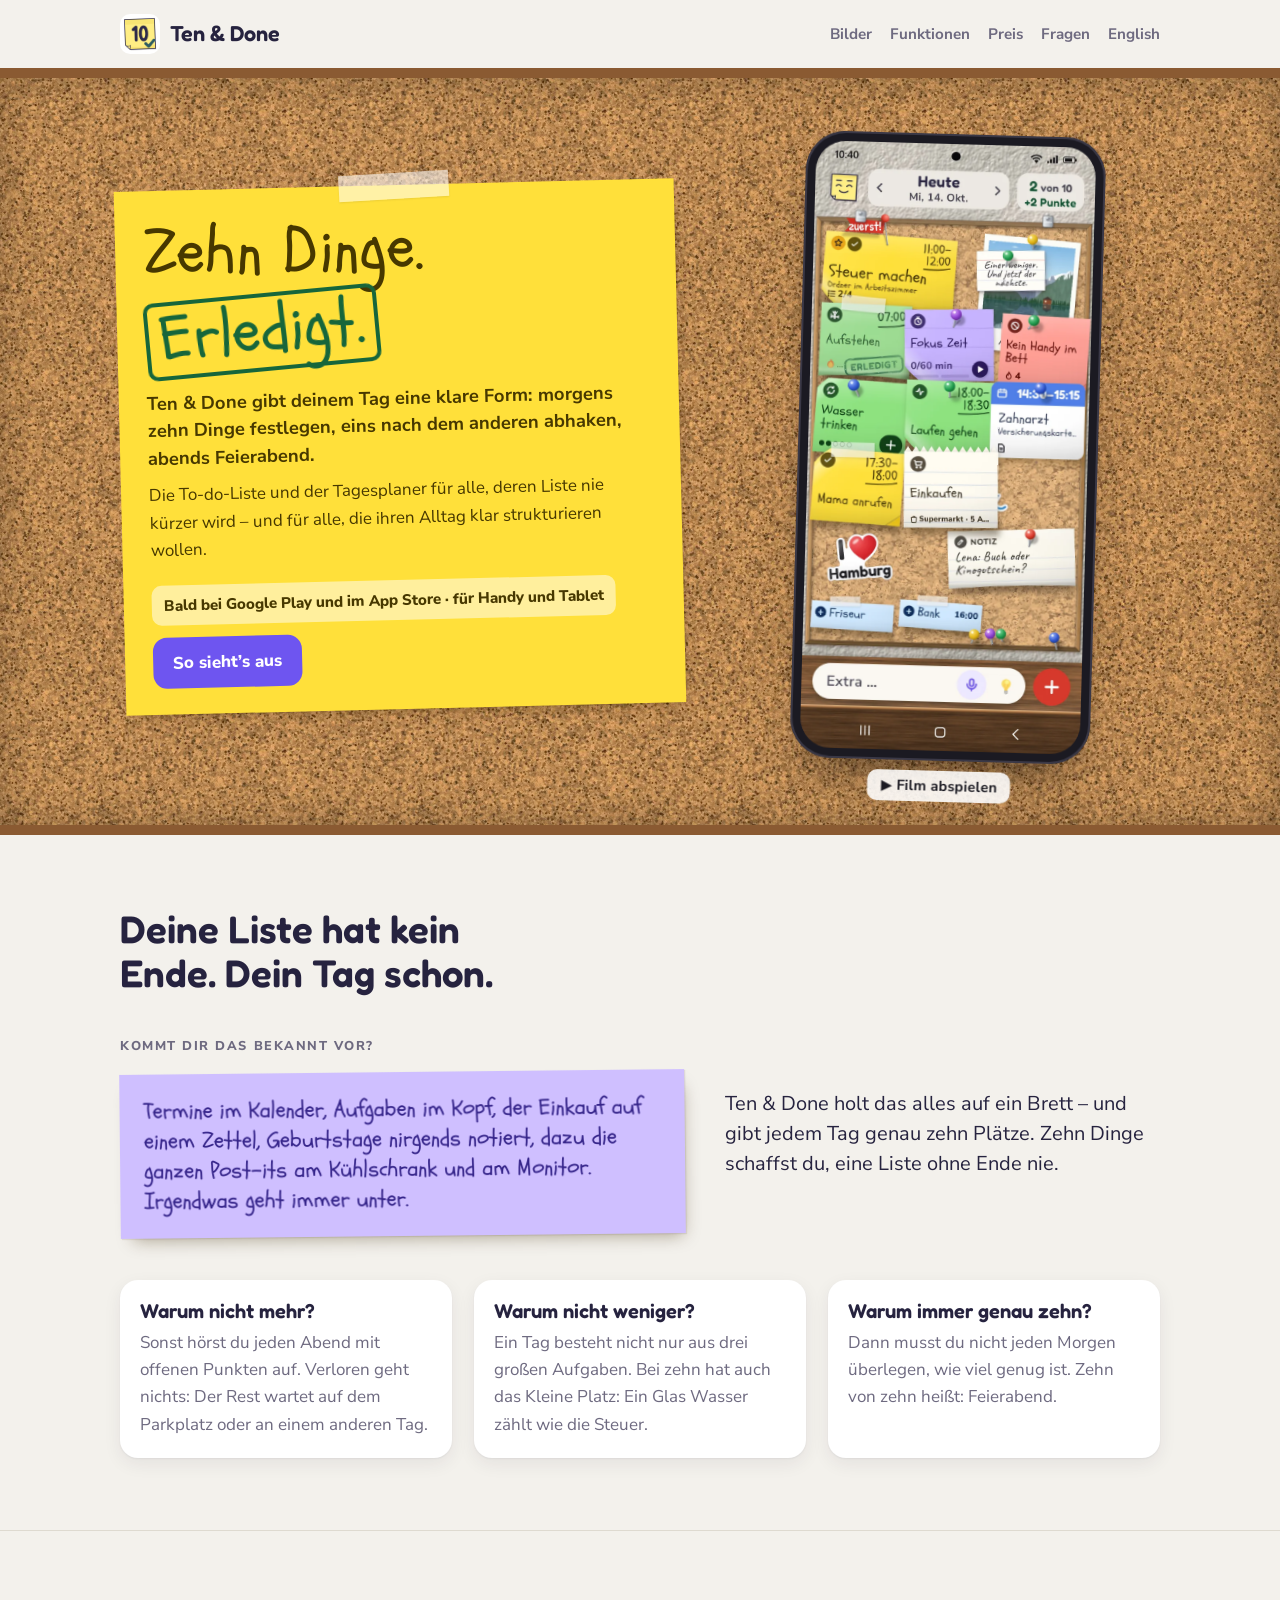
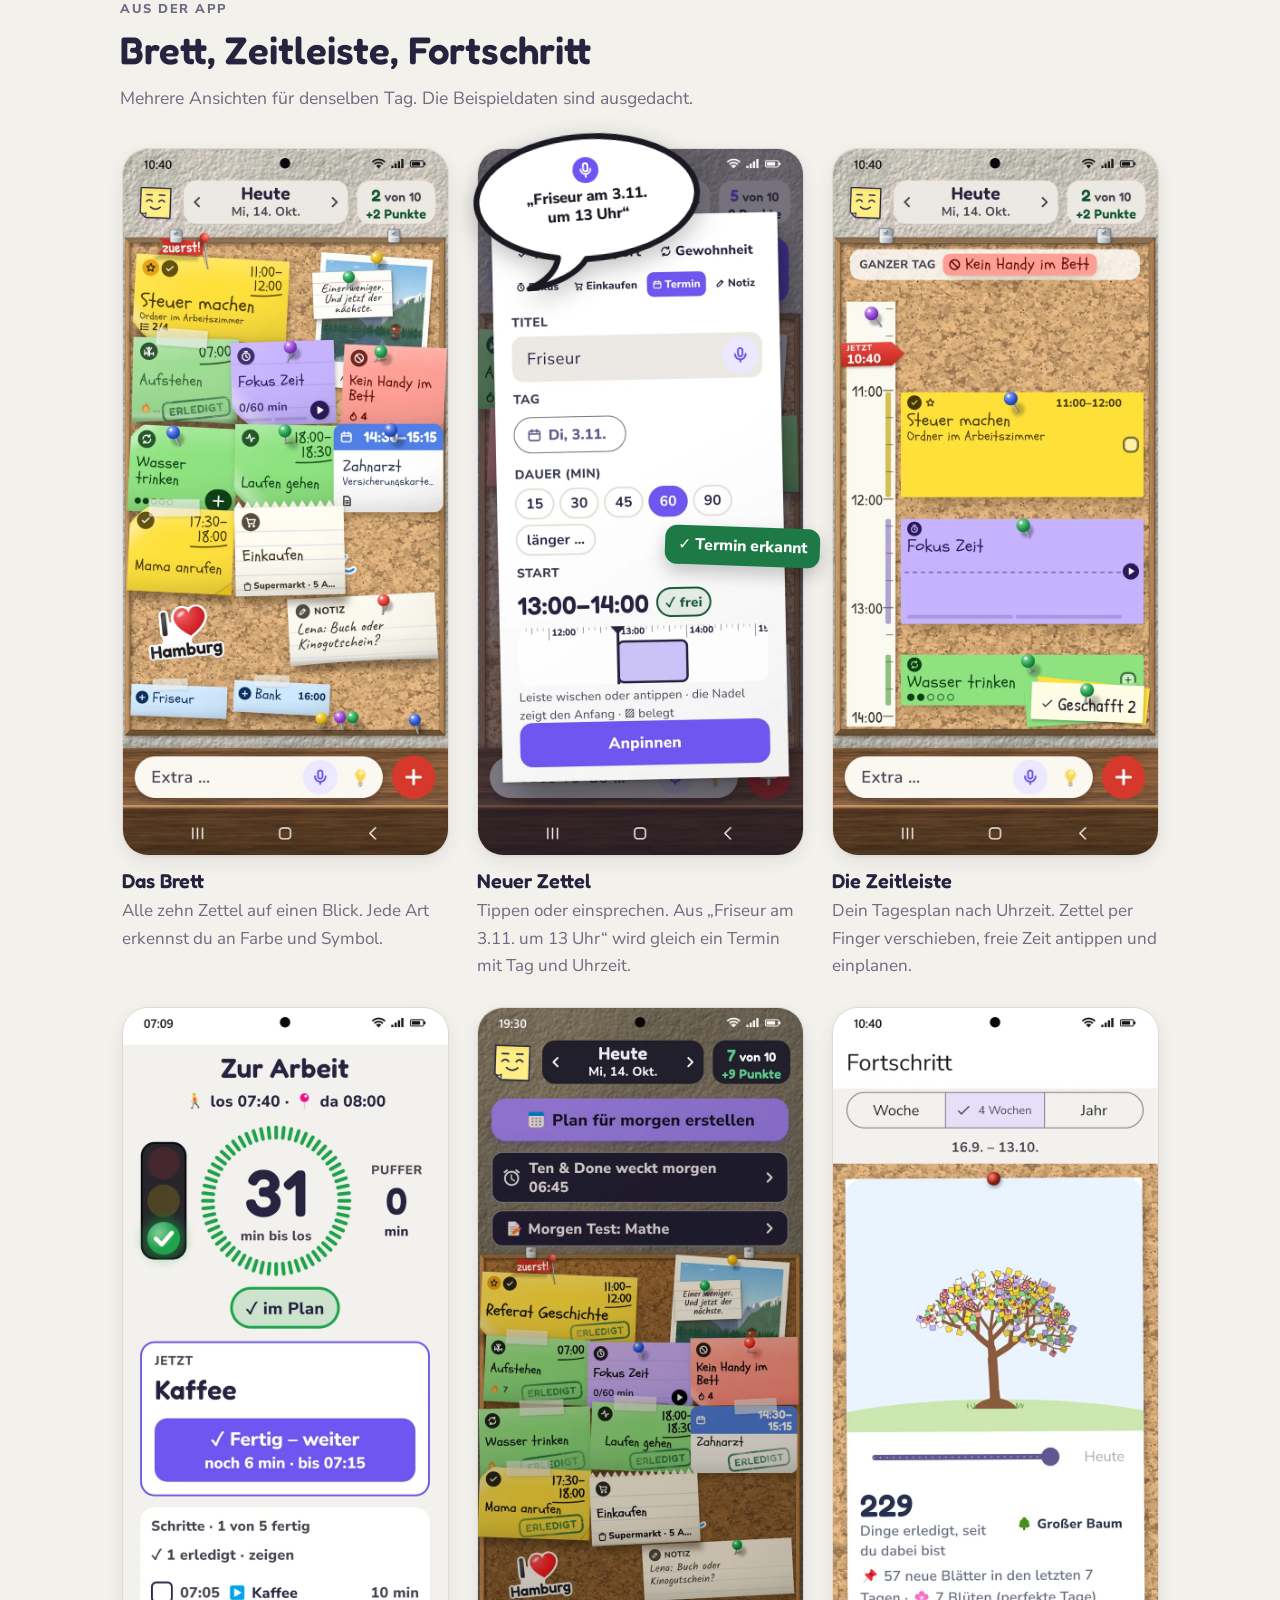
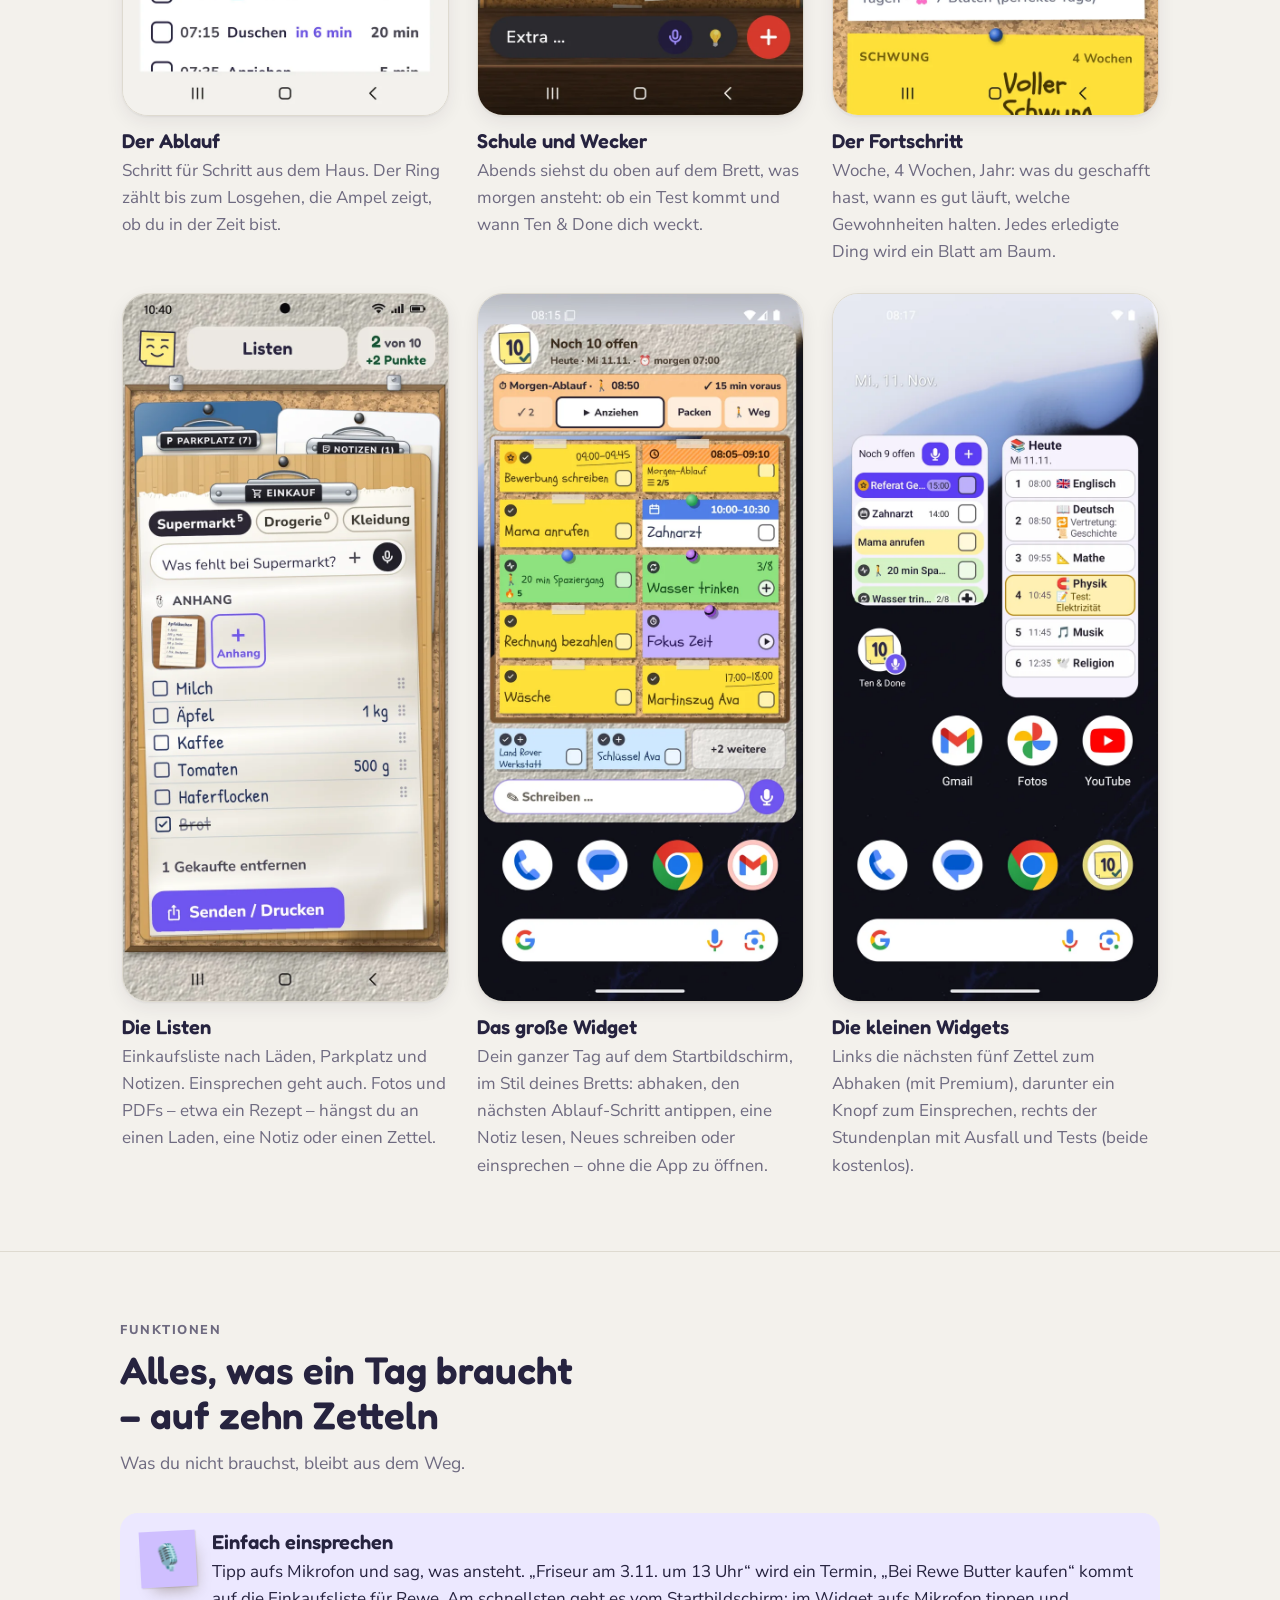
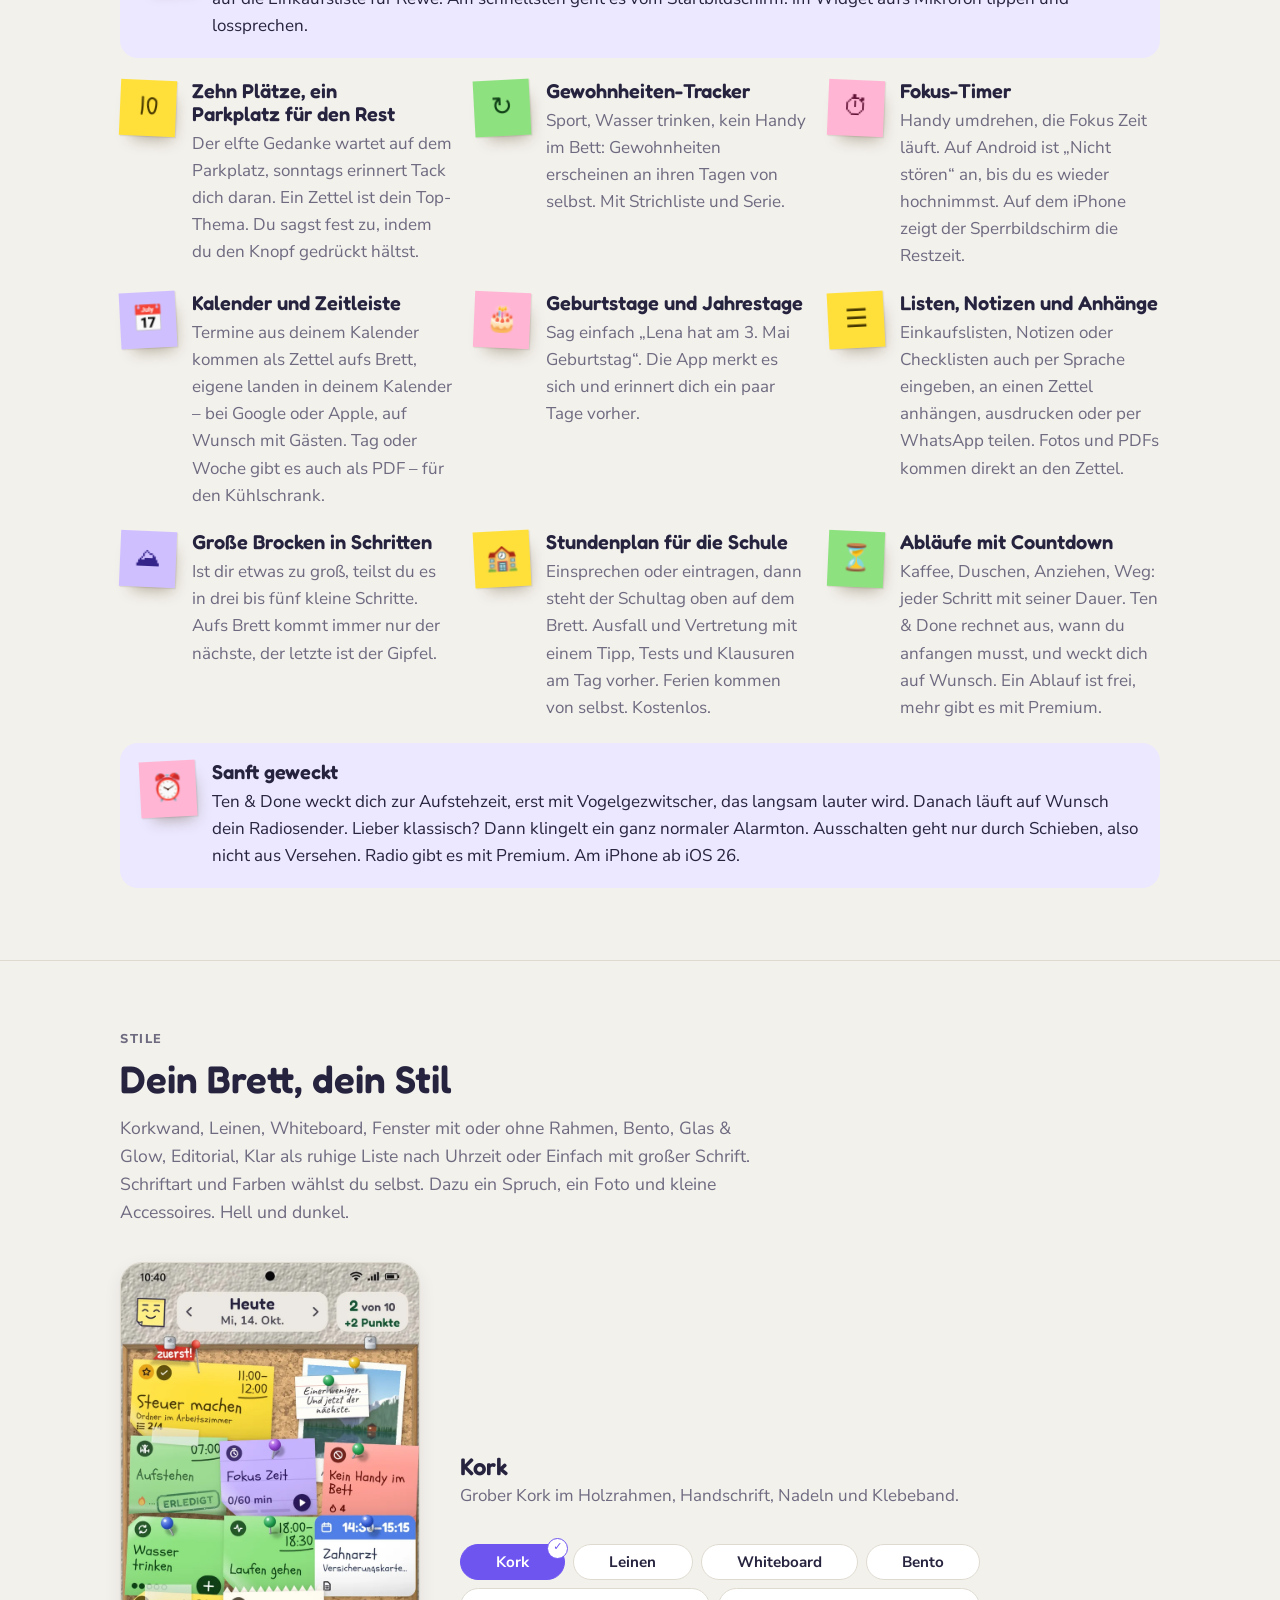
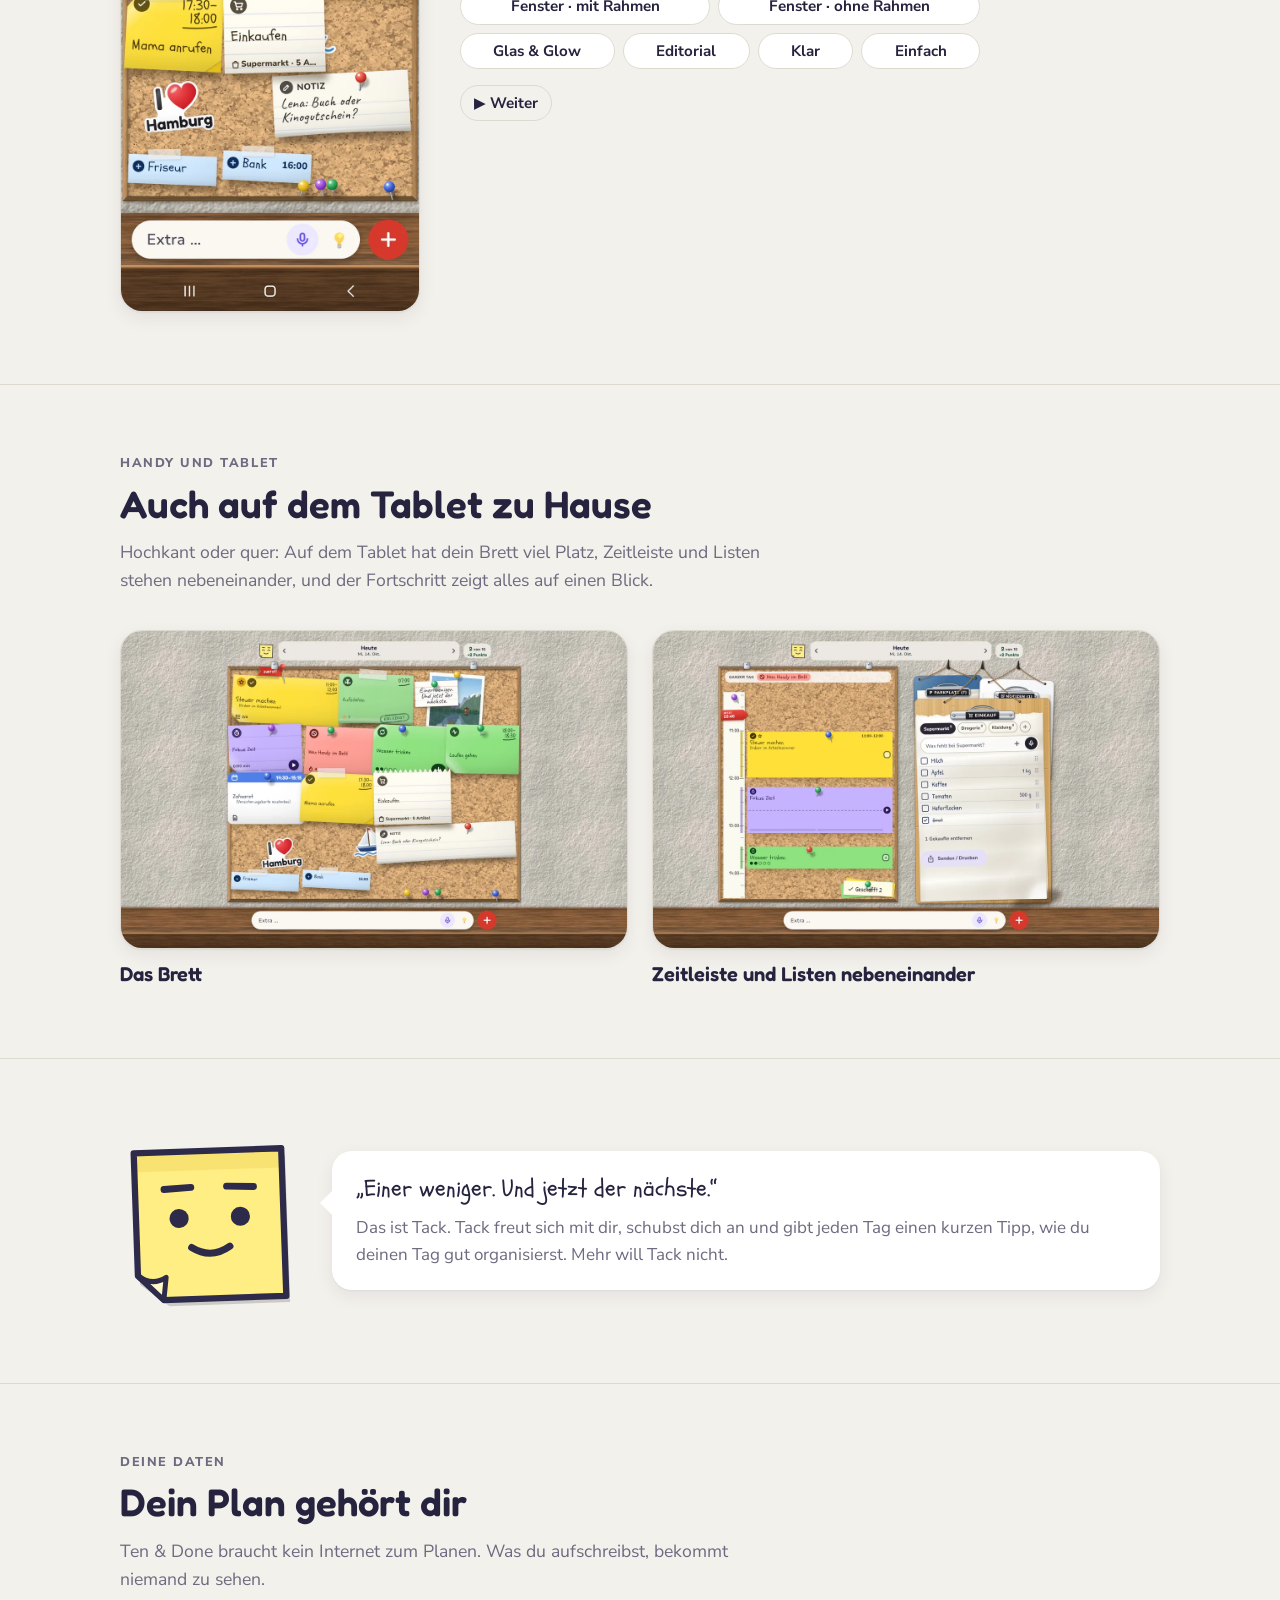
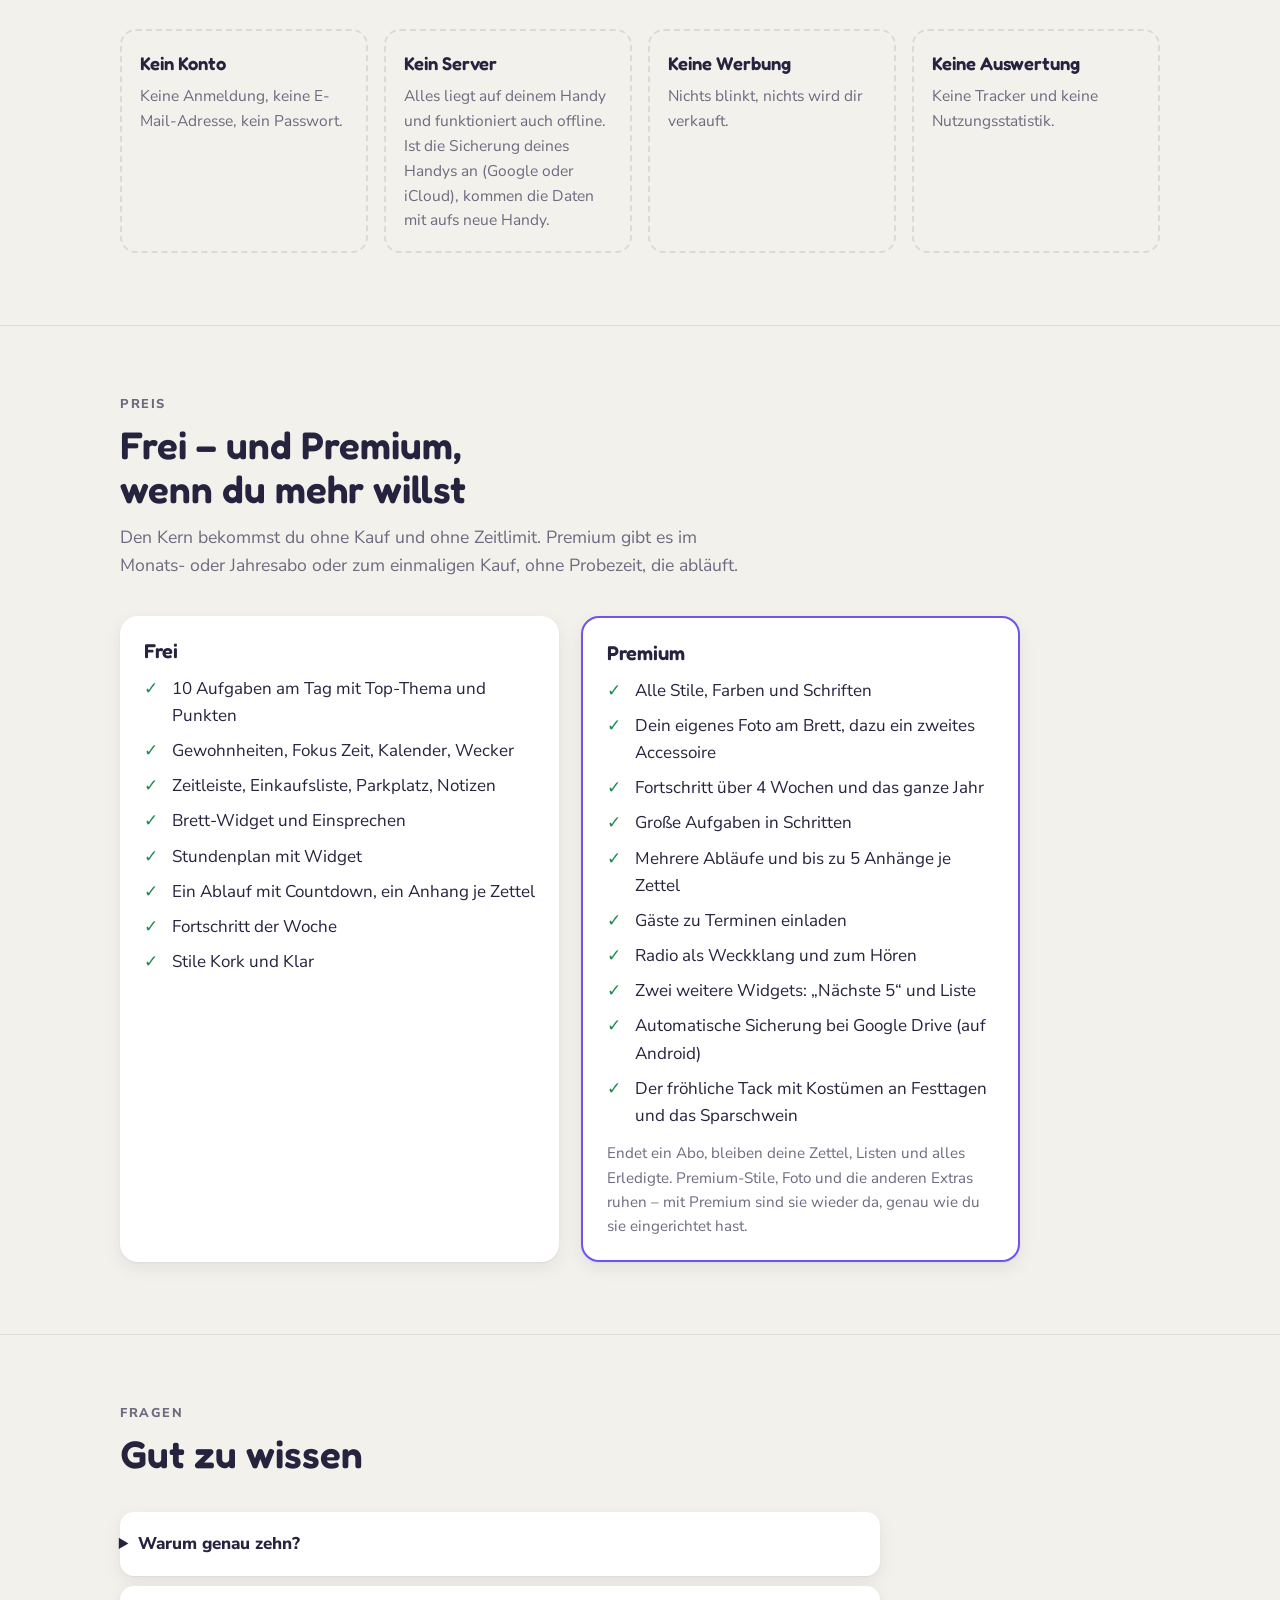
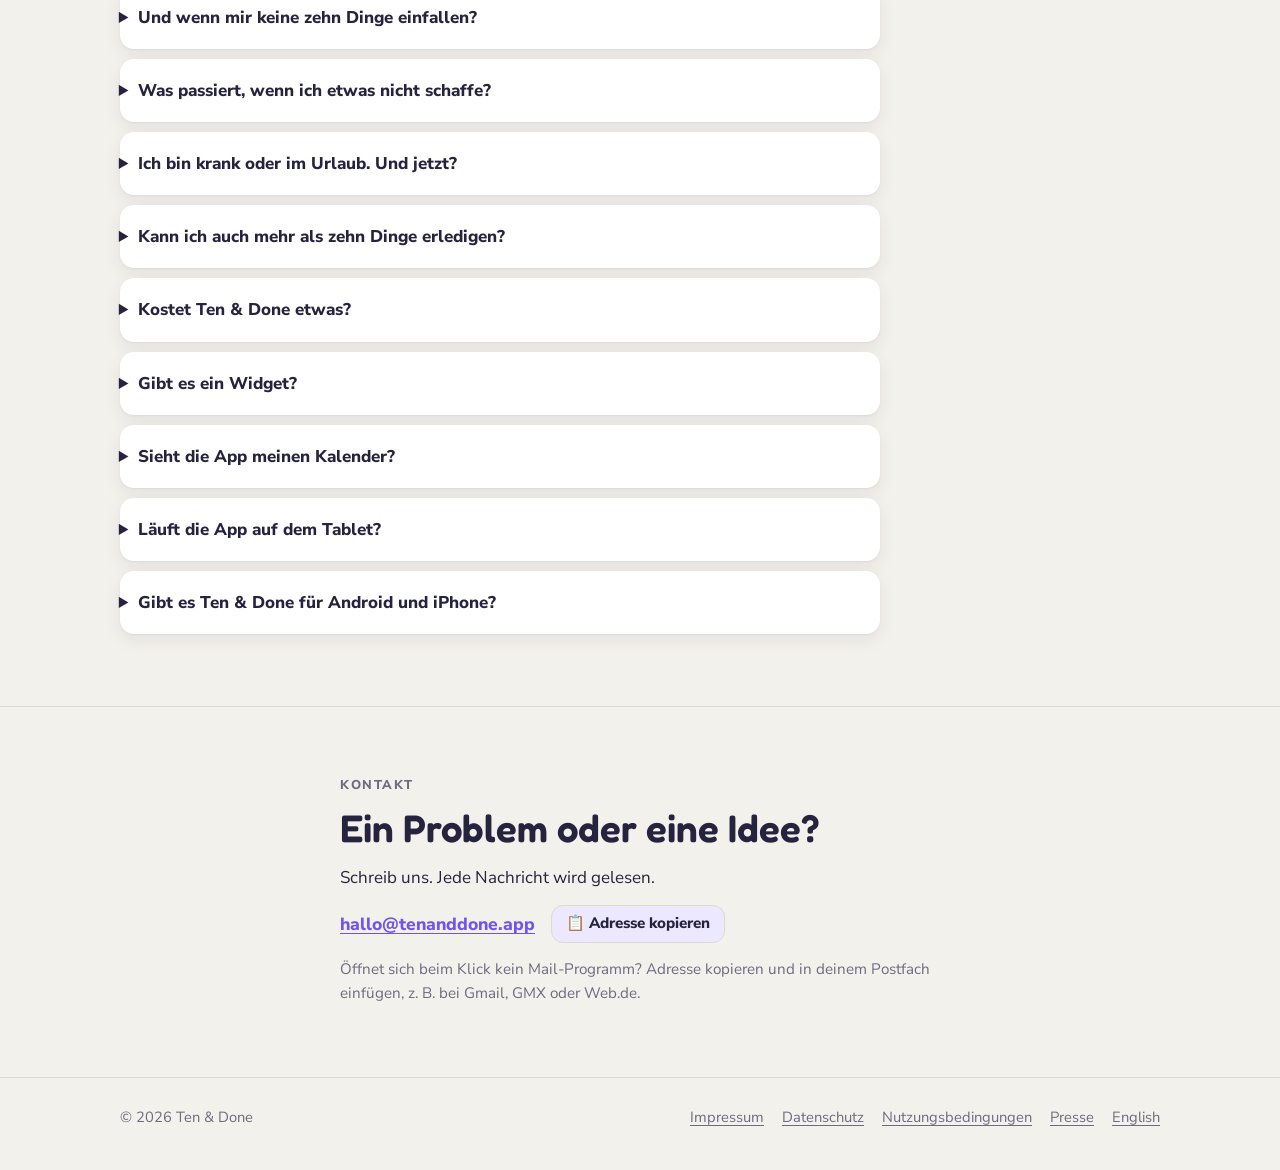
==== commit 012ef43e: "Wecker: Karte Sanft geweckt, Bild Schule und Wecker am Abend, Preis, Tester-Seite" ====
--- a/index.html
+++ b/index.html
@@ -42,7 +42,7 @@
   "image": "https://tenanddone.app/img/og.jpg",
   "screenshot": ["https://tenanddone.app/img/brett.webp", "https://tenanddone.app/img/zeitleiste.webp", "https://tenanddone.app/img/fortschritt.webp"],
   "offers": { "@type": "Offer", "price": "0", "priceCurrency": "EUR" },
-  "featureList": "10 Aufgaben am Tag, Top-Thema, Gewohnheiten-Tracker, Fokus-Timer, Kalender und Termine, Geburtstage und Jahrestage, Zeitleiste, Einkaufsliste, Notizen und Checklisten, Anhänge, Abläufe mit Countdown, Stundenplan, Widget, Tablet, Drucken als PDF, Fortschritt, neun Stile"
+  "featureList": "10 Aufgaben am Tag, Top-Thema, Gewohnheiten-Tracker, Fokus-Timer, Kalender und Termine, Geburtstage und Jahrestage, Zeitleiste, Einkaufsliste, Notizen und Checklisten, Anhänge, Wecker mit Radio, Abläufe mit Countdown, Stundenplan, Widget, Tablet, Drucken als PDF, Fortschritt, neun Stile"
 }
 </script>
 <script type="application/ld+json">
@@ -148,9 +148,9 @@
         </figure>
         <figure>
           <picture>
-            <img src="img/schule.webp" width="720" height="1560" loading="lazy" alt="Brett einer Schülerin, oben das Band „Schule bis 13:20 · jetzt Bio“ und „Morgen Test: Mathe“, darunter Zettel wie „Referat Geschichte“, „Zahnarzt“ und „Mama anrufen“.">
-          </picture>
-          <figcaption><h3>Die Schule</h3><span>Der Stundenplan liegt oben auf dem Brett: was gerade dran ist und ob morgen ein Test kommt.</span></figcaption>
+            <img src="img/schule.webp" width="720" height="1560" loading="lazy" alt="Brett einer Schülerin am Abend um 19:30 im warmen Lampenlicht, oben die Bänder „Ten &amp; Done weckt morgen 06:45“ mit Wecker-Symbol und „Morgen Test: Mathe“, darunter die Zettel des Tages, sieben von zehn erledigt.">
+          </picture>
+          <figcaption><h3>Schule und Wecker</h3><span>Abends siehst du oben auf dem Brett, was morgen ansteht: ob ein Test kommt und wann Ten &amp; Done dich weckt.</span></figcaption>
         </figure>
         <figure>
           <picture>
@@ -193,7 +193,8 @@
         <div class="feature"><span class="tag t-a" aria-hidden="true">☰</span><div><h3>Listen, Notizen und Anhänge</h3><p>Einkaufslisten, Notizen oder Checklisten auch per Sprache eingeben, an einen Zettel anhängen, ausdrucken oder per WhatsApp teilen. Fotos und PDFs kommen direkt an den Zettel.</p></div></div>
         <div class="feature"><span class="tag t-c" aria-hidden="true">⛰</span><div><h3>Große Brocken in Schritten</h3><p>Ist dir etwas zu groß, teilst du es in drei bis fünf kleine Schritte. Aufs Brett kommt immer nur der nächste, der letzte ist der Gipfel.</p></div></div>
         <div class="feature"><span class="tag t-a" aria-hidden="true">🏫</span><div><h3>Stundenplan für die Schule</h3><p>Einsprechen oder eintragen, dann steht der Schultag oben auf dem Brett. Ausfall und Vertretung mit einem Tipp, Tests und Klausuren am Tag vorher. Ferien kommen von selbst. Kostenlos.</p></div></div>
-        <div class="feature"><span class="tag t-b" aria-hidden="true">⏰</span><div><h3>Abläufe mit Countdown</h3><p>Kaffee, Duschen, Anziehen, Weg: jeder Schritt mit seiner Dauer. Ten &amp; Done rechnet aus, wann du anfangen musst, und weckt dich auf Wunsch. Ein Ablauf ist frei, mehr gibt es mit Premium.</p></div></div>
+        <div class="feature"><span class="tag t-b" aria-hidden="true">⏳</span><div><h3>Abläufe mit Countdown</h3><p>Kaffee, Duschen, Anziehen, Weg: jeder Schritt mit seiner Dauer. Ten &amp; Done rechnet aus, wann du anfangen musst, und weckt dich auf Wunsch. Ein Ablauf ist frei, mehr gibt es mit Premium.</p></div></div>
+        <div class="feature wide"><span class="tag t-f" aria-hidden="true">⏰</span><div><h3>Sanft geweckt</h3><p>Ten &amp; Done weckt dich zur Aufstehzeit, erst mit Vogelgezwitscher, das langsam lauter wird. Danach läuft auf Wunsch dein Radiosender. Lieber klassisch? Dann klingelt ein ganz normaler Alarmton. Ausschalten geht nur durch Schieben, also nicht aus Versehen. Radio gibt es mit Premium. Am iPhone ab iOS 26.</p></div></div>
       </div>
     </div>
   </section>
@@ -278,7 +279,7 @@
           <h3>Frei</h3>
           <ul>
             <li>10 Aufgaben am Tag mit Top-Thema und Punkten</li>
-            <li>Gewohnheiten, Fokus Zeit, Kalender</li>
+            <li>Gewohnheiten, Fokus Zeit, Kalender, Wecker</li>
             <li>Zeitleiste, Einkaufsliste, Parkplatz, Notizen</li>
             <li>Brett-Widget und Einsprechen</li>
             <li>Stundenplan mit Widget</li>
@@ -296,6 +297,7 @@
             <li>Große Aufgaben in Schritten</li>
             <li>Mehrere Abläufe und bis zu 5 Anhänge je Zettel</li>
             <li>Gäste zu Terminen einladen</li>
+            <li>Radio als Weckklang und zum Hören</li>
             <li>Zwei weitere Widgets: „Nächste 5“ und Liste</li>
             <li>Automatische Sicherung bei Google Drive (auf Android)</li>
             <li>Der fröhliche Tack mit Kostümen an Festtagen und das Sparschwein</li>
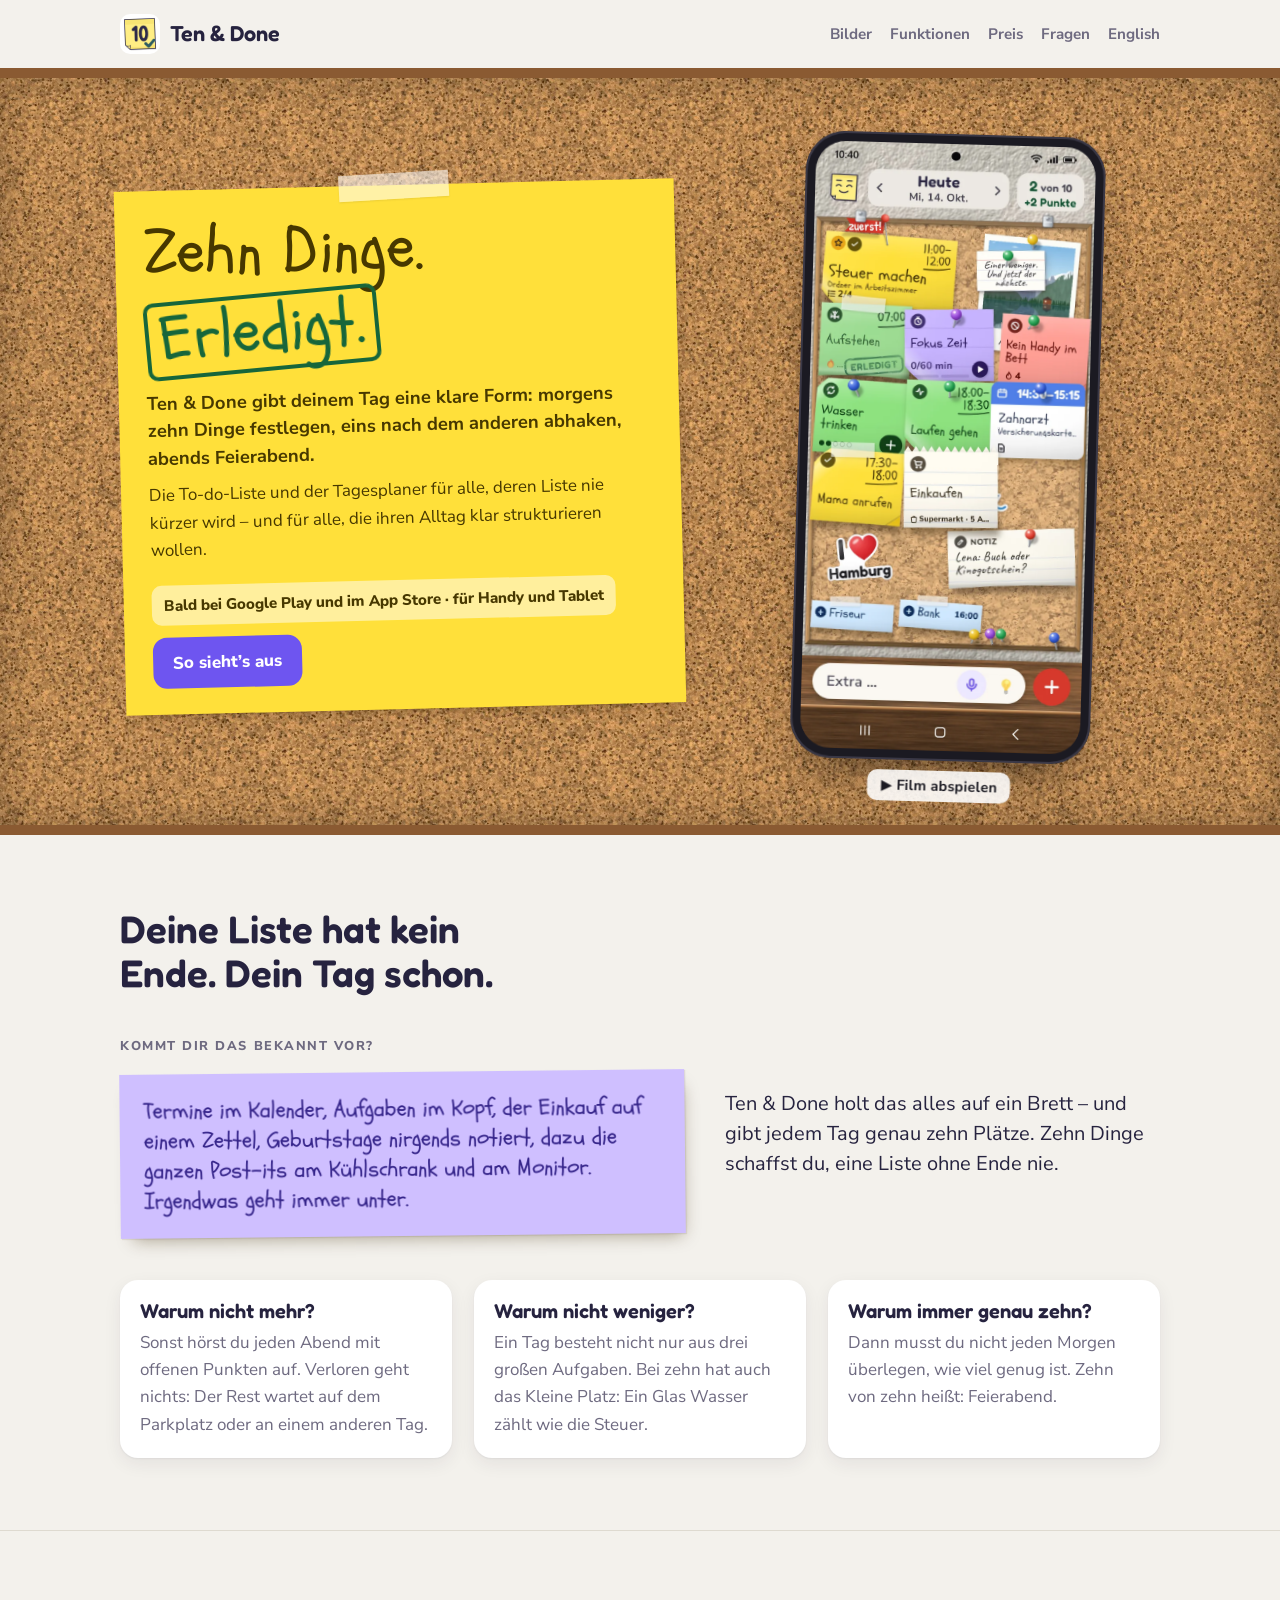
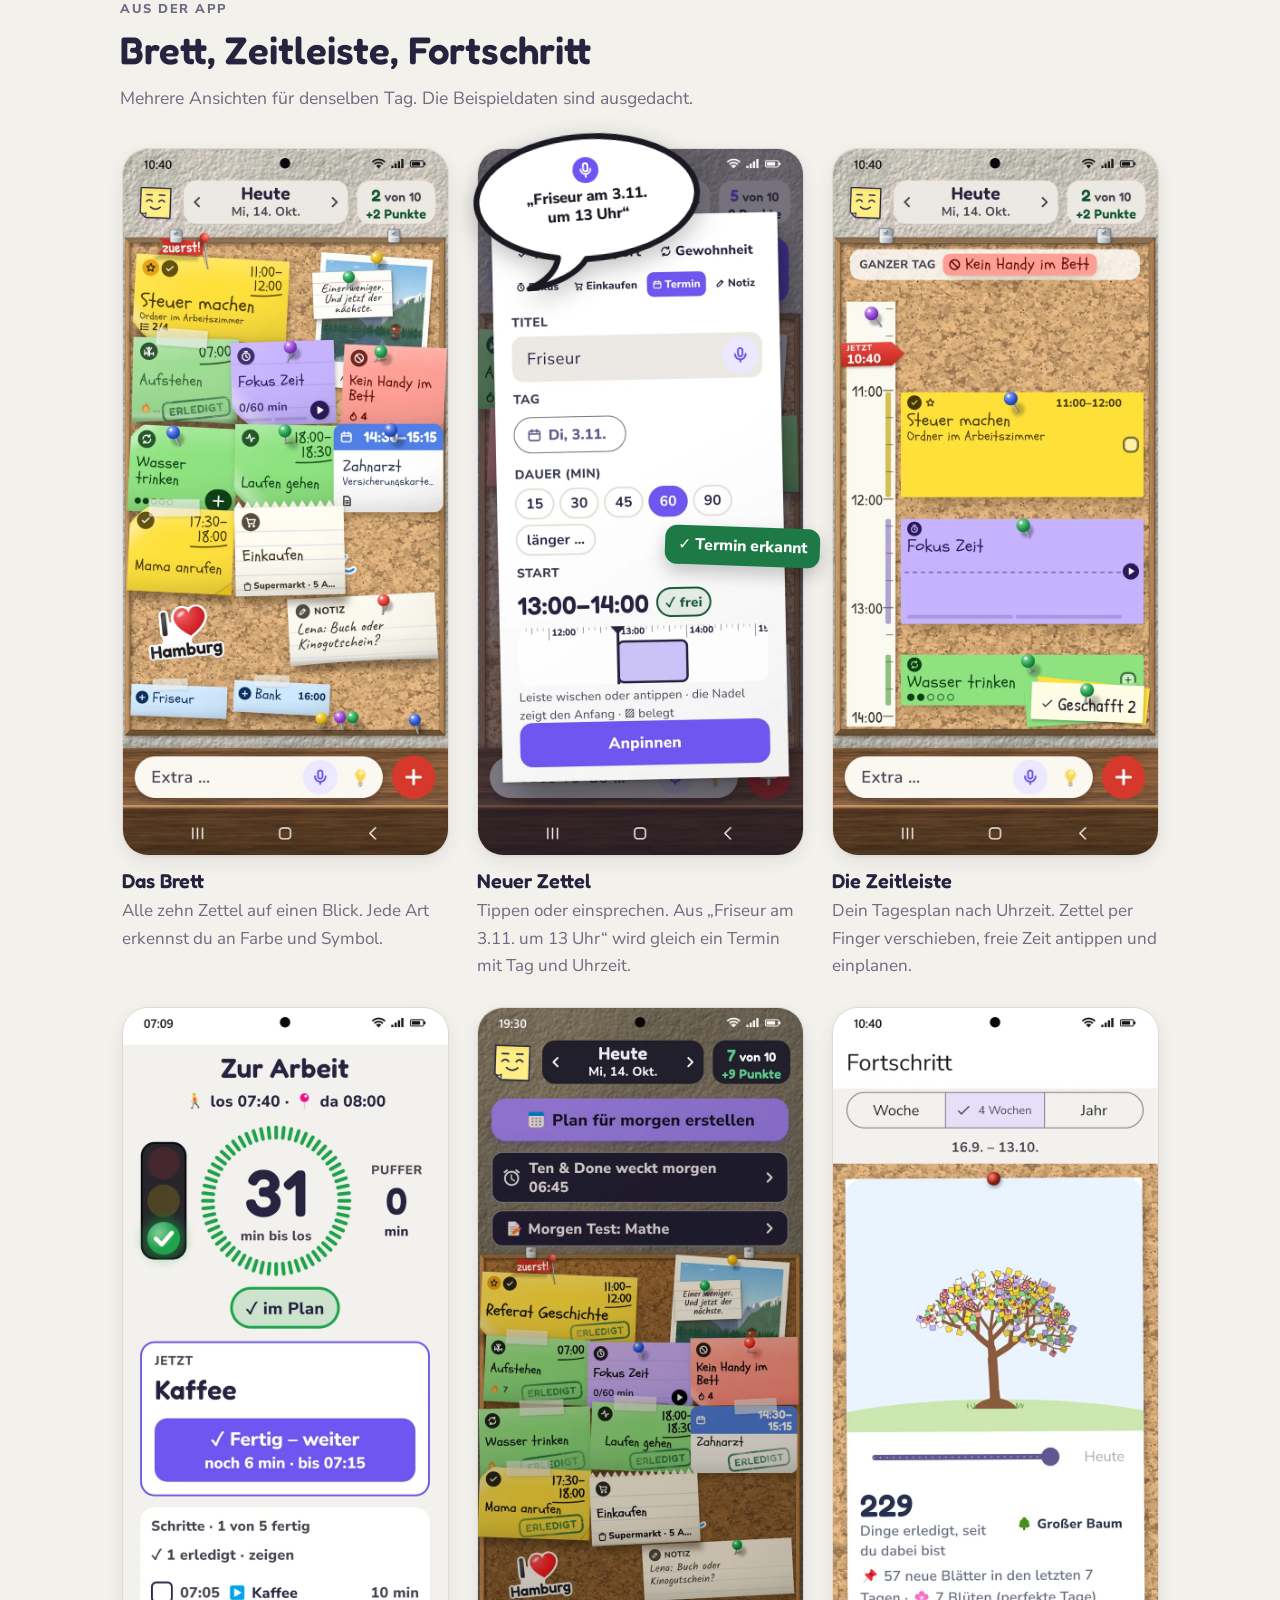
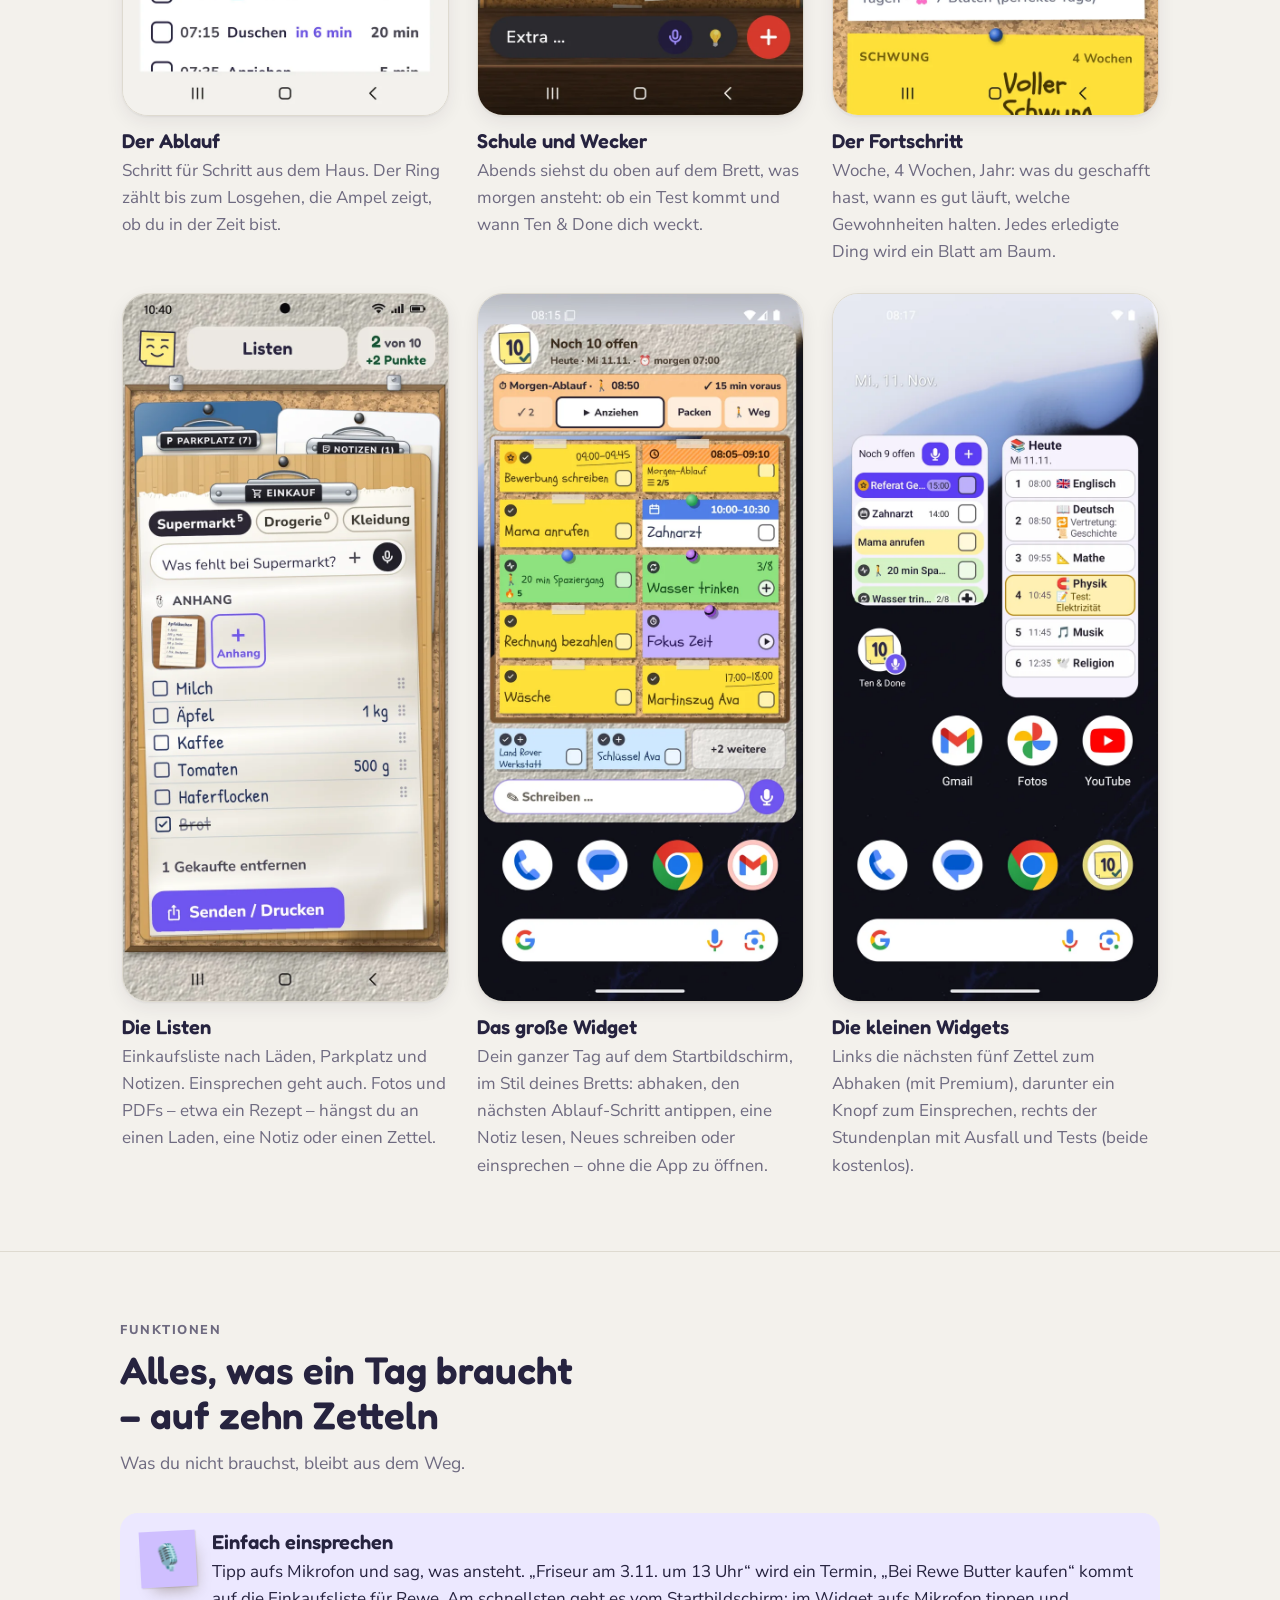
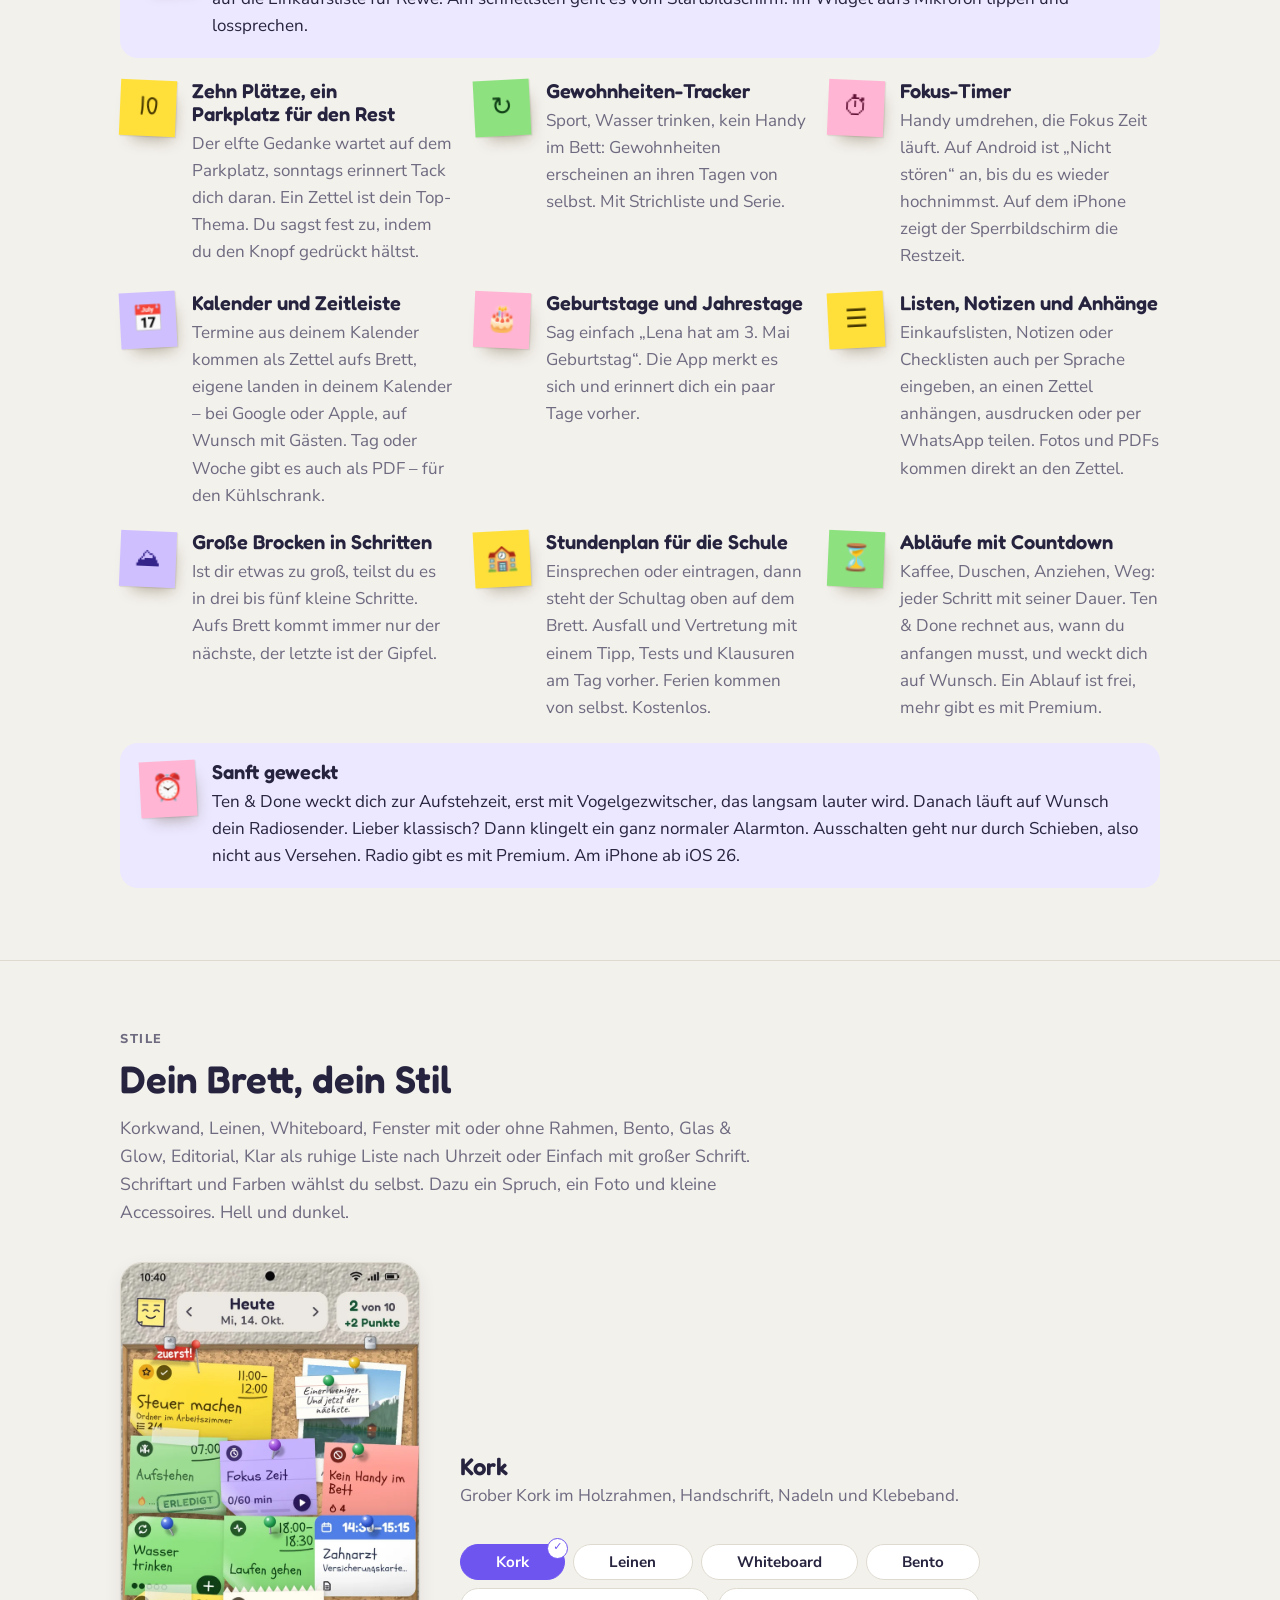
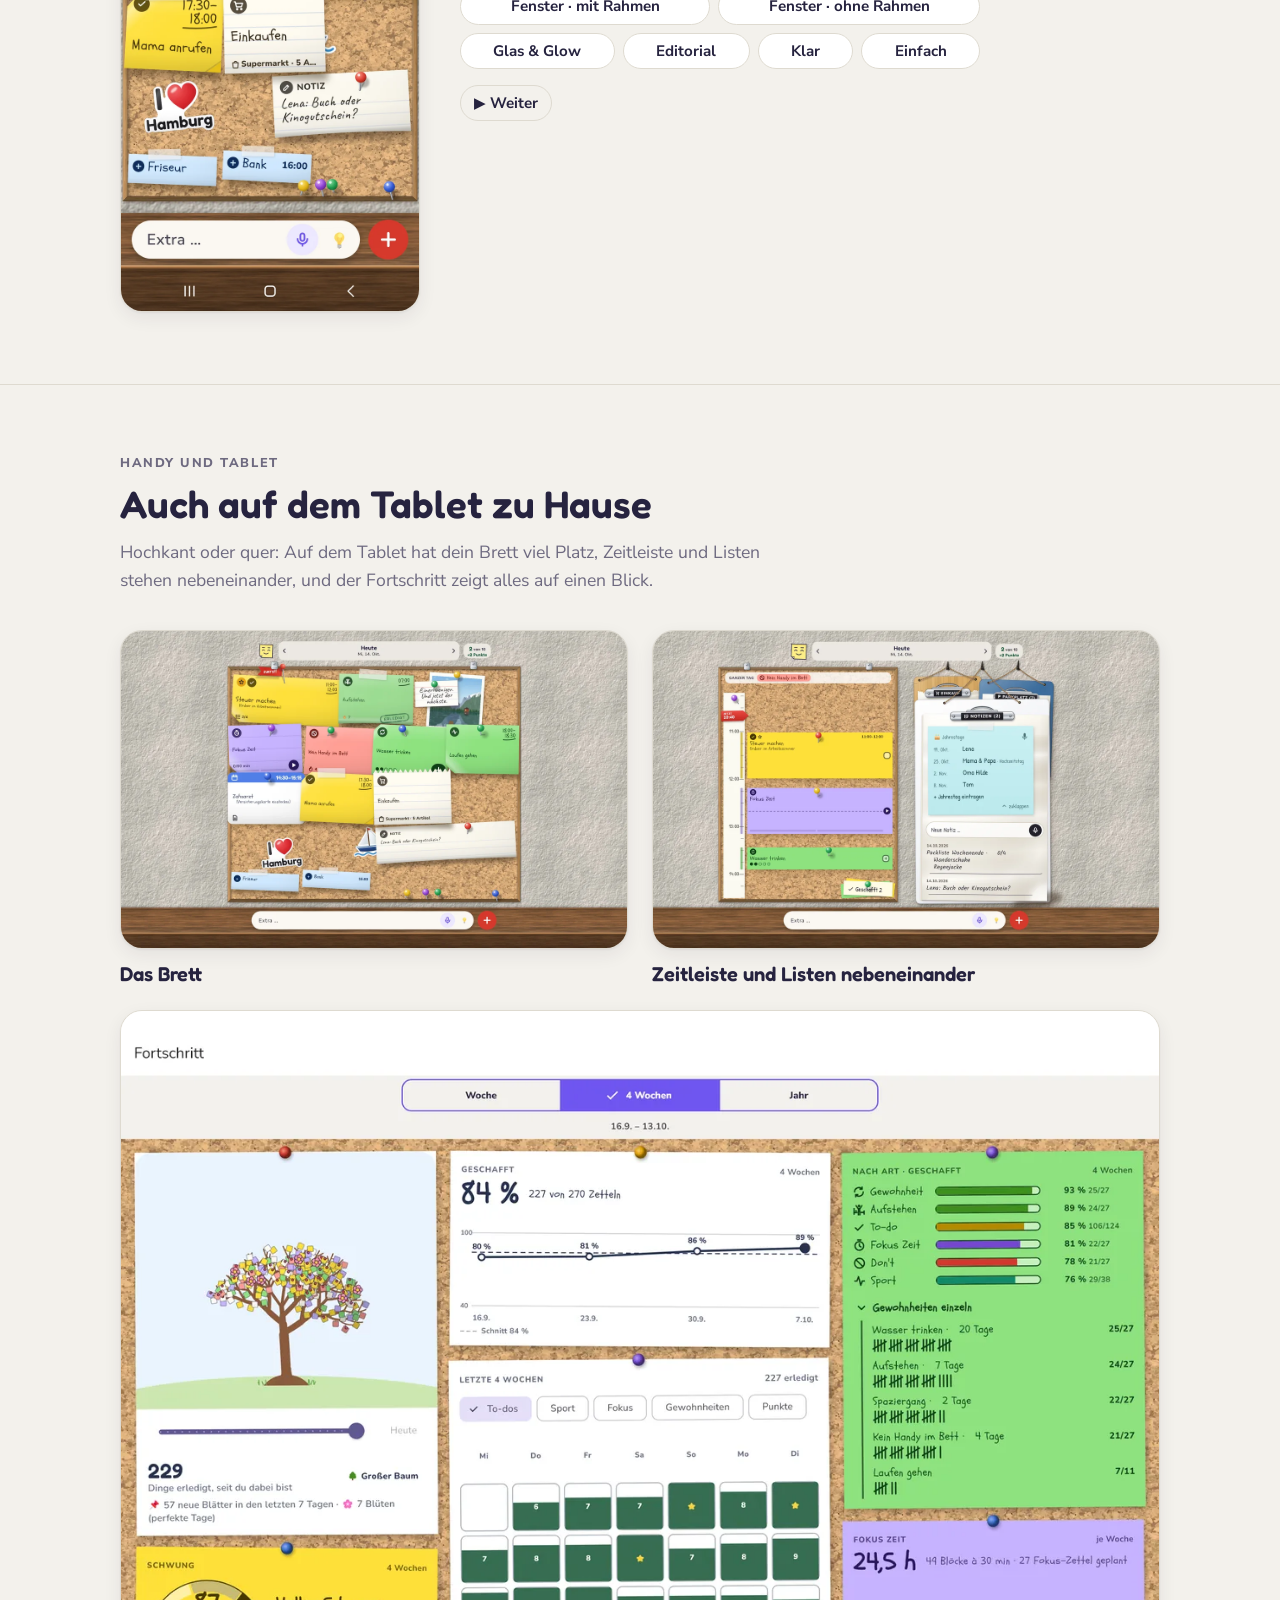
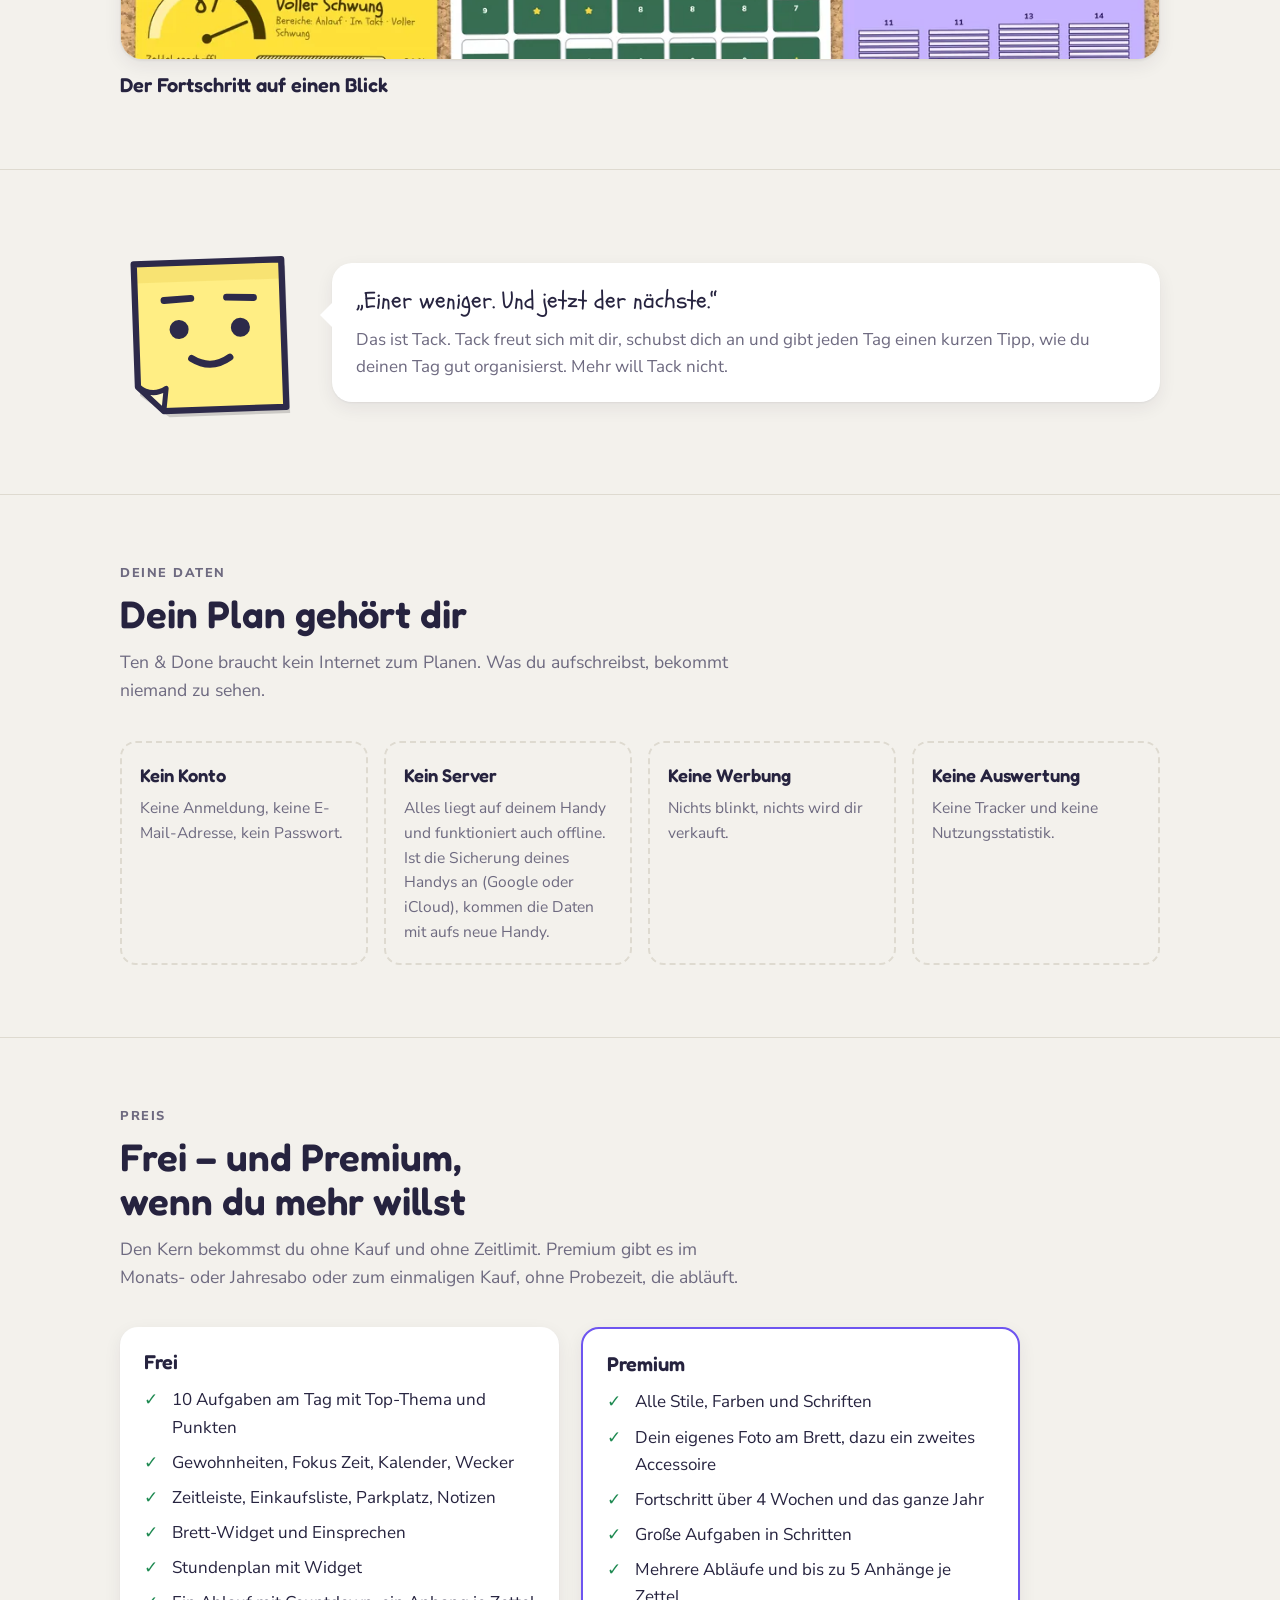
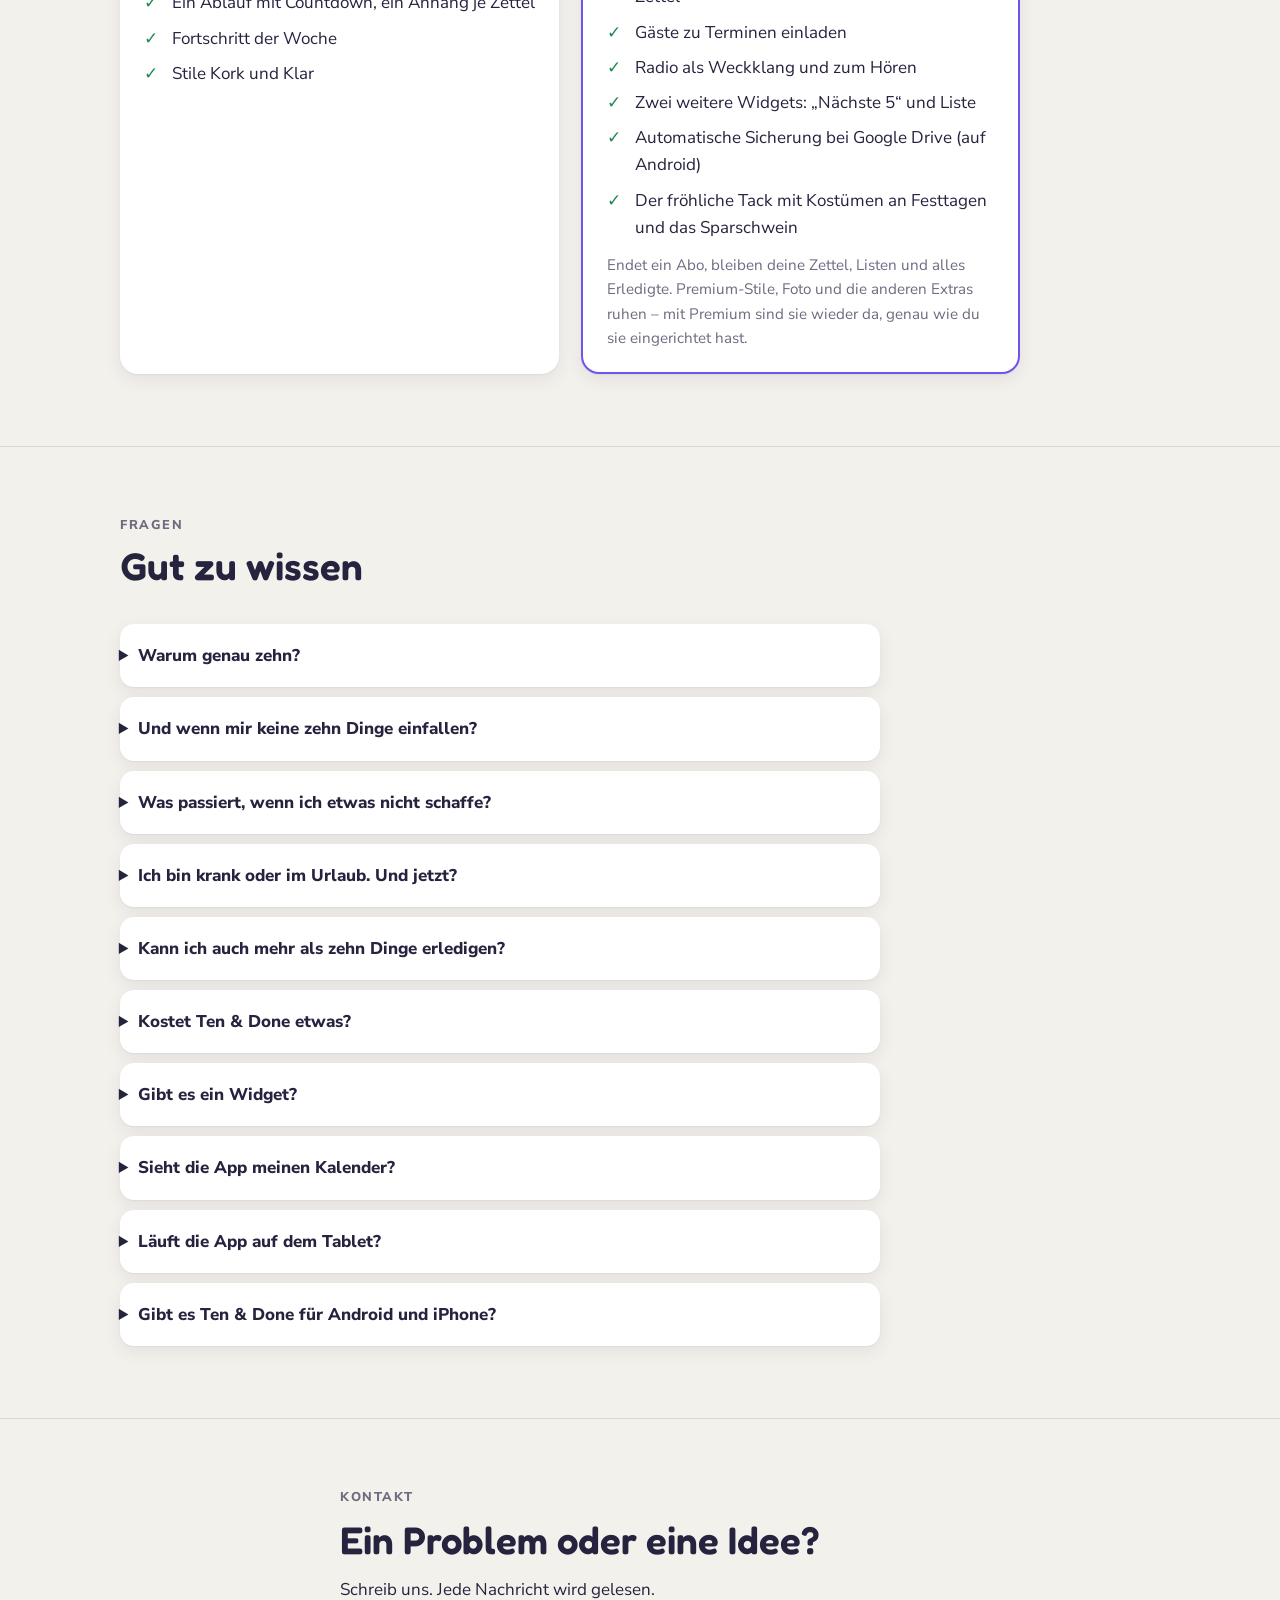
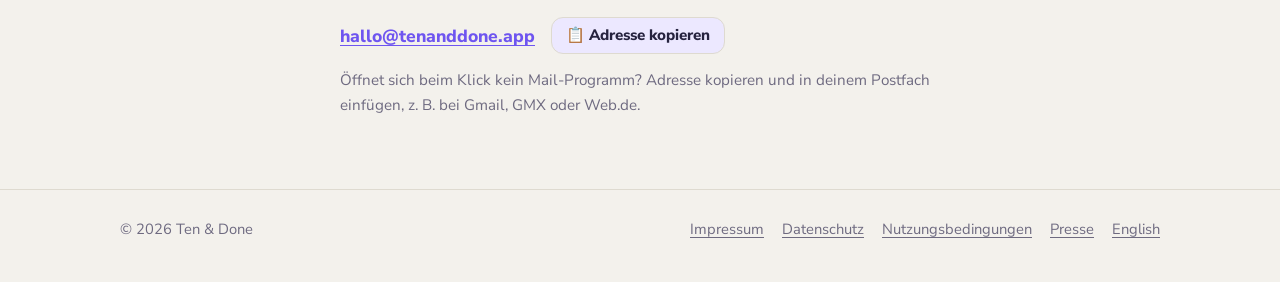
==== commit fbe5f452: "Tablet: Fortschritt breit, Zeitleiste mit Notizen und Geburtstagen" ====
--- a/index.html
+++ b/index.html
@@ -234,8 +234,12 @@
           <figcaption><h3>Das Brett</h3></figcaption>
         </figure>
         <figure class="tab">
-          <img src="img/tablet_zeit.webp" width="1200" height="750" loading="lazy" alt="Ten &amp; Done auf einem Tablet quer: links die Zeitleiste mit Steuer machen, Fokus Zeit und Wasser trinken, rechts die Einkaufsliste als Klemmbrett, dahinter Parkplatz und Notizen.">
+          <img src="img/tablet_zeit.webp" width="1200" height="750" loading="lazy" alt="Ten &amp; Done auf einem Tablet quer: links die Zeitleiste mit Steuer machen, Fokus Zeit und Wasser trinken, rechts die Notizen als Klemmbrett mit den Geburtstagen und Jahrestagen und einer Packliste, dahinter Einkauf und Parkplatz.">
           <figcaption><h3>Zeitleiste und Listen nebeneinander</h3></figcaption>
+        </figure>
+        <figure class="tab wide">
+          <img src="img/tablet_fortschritt.webp" width="1200" height="750" loading="lazy" alt="Ten &amp; Done auf einem Tablet quer: der Fortschritt der letzten 4 Wochen als Zettel an der Pinnwand – der Baum mit 229 erledigten Dingen, Schwung 87, 84 Prozent geschafft mit Kurve, Tag für Tag als Kästchen, die Arten mit Balken und die Gewohnheiten mit Strichliste.">
+          <figcaption><h3>Der Fortschritt auf einen Blick</h3></figcaption>
         </figure>
       </div>
     </div>
--- a/style.css
+++ b/style.css
@@ -219,6 +219,8 @@
 .tab img { border-radius: 22px; box-shadow: var(--shadow); border: 1px solid var(--line); width: 100%; height: auto; }
 /* Tablet (Nutzer 04.11.): Brett und Zeitleiste + Listen nebeneinander, am Handy untereinander. */
 .tabs { display: grid; grid-template-columns: repeat(2, minmax(0, 1fr)); gap: 24px; align-items: start; }
+/* Fortschritt breit unter Brett und Zeitleiste (Andreas 12.11.), damit kein Bild allein steht und alles lesbar bleibt */
+.tab.wide { grid-column: 1 / -1; }
 
 .plans { display: grid; grid-template-columns: repeat(2, minmax(0, 1fr)); gap: 22px; max-width: 900px; }
 .plan { background: var(--surface); border-radius: 18px; padding: 24px 24px 22px; box-shadow: var(--shadow); display: grid; gap: 12px; align-content: start; }
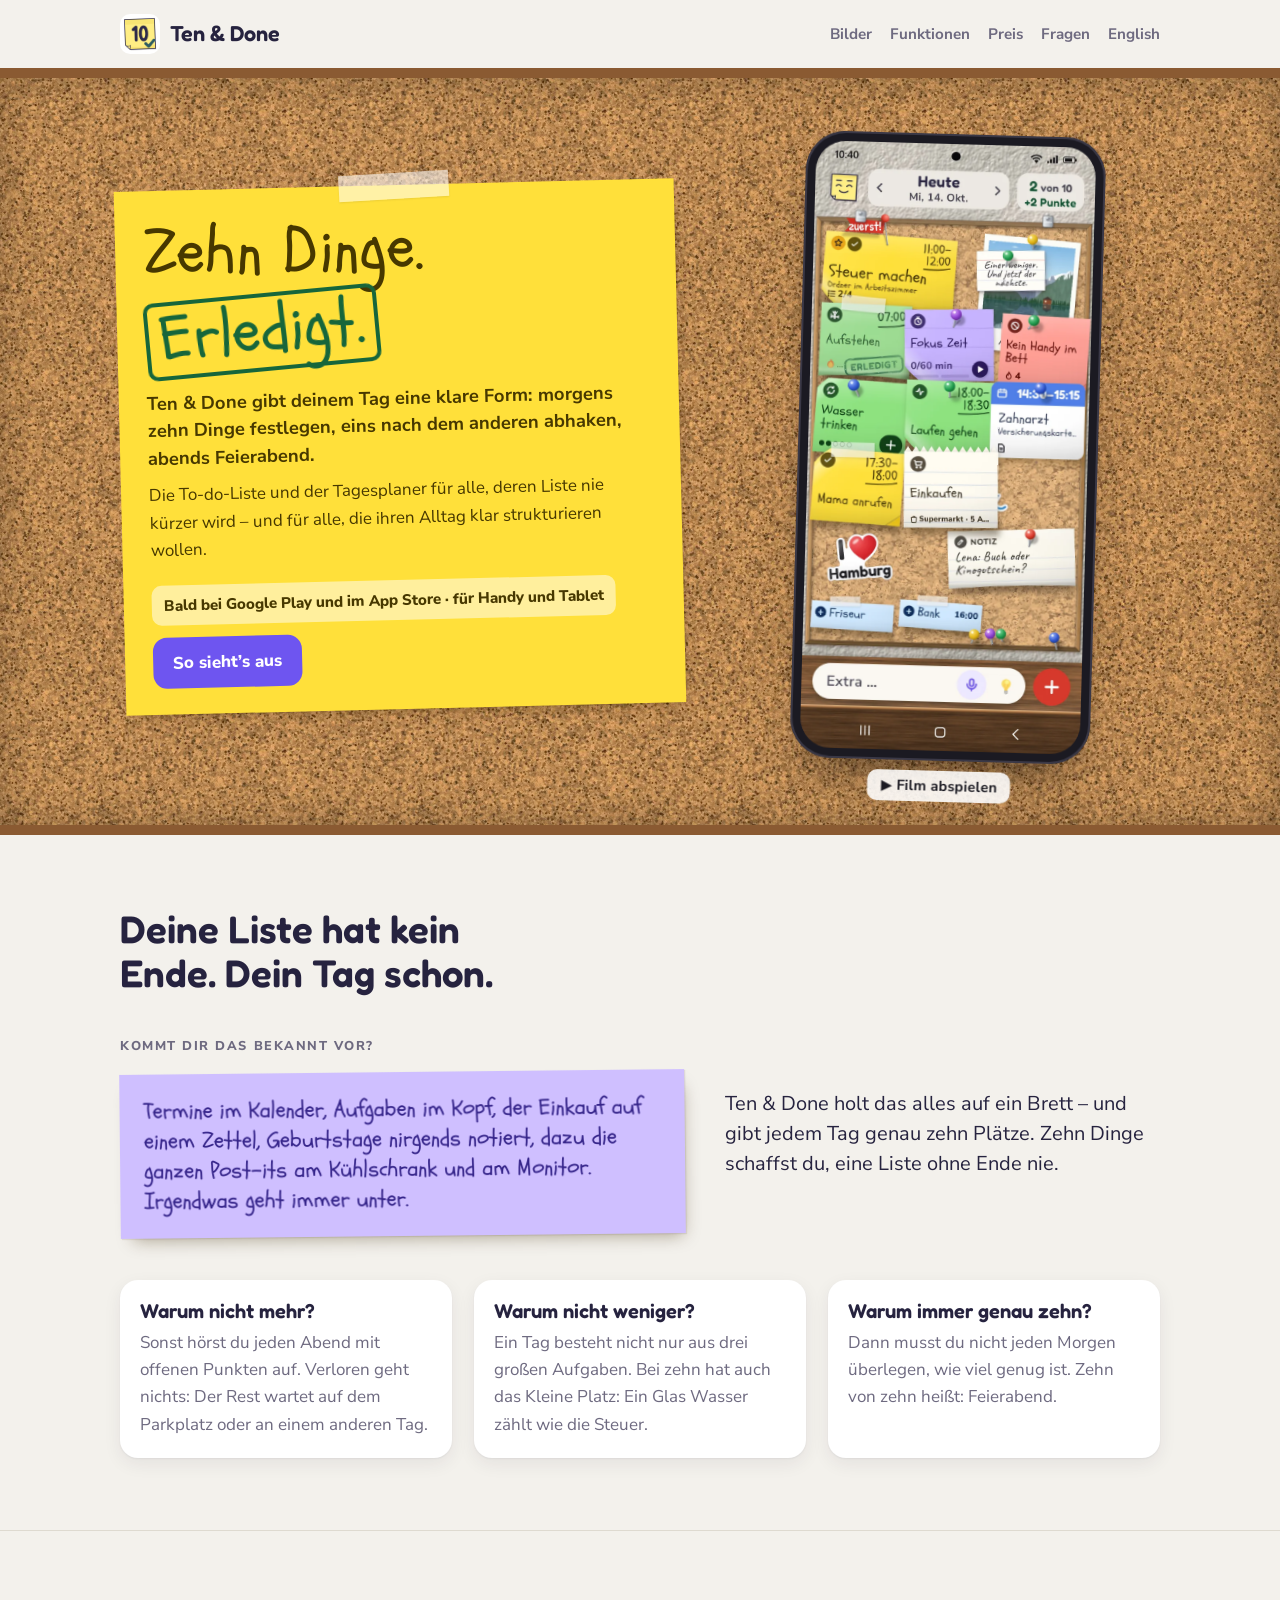
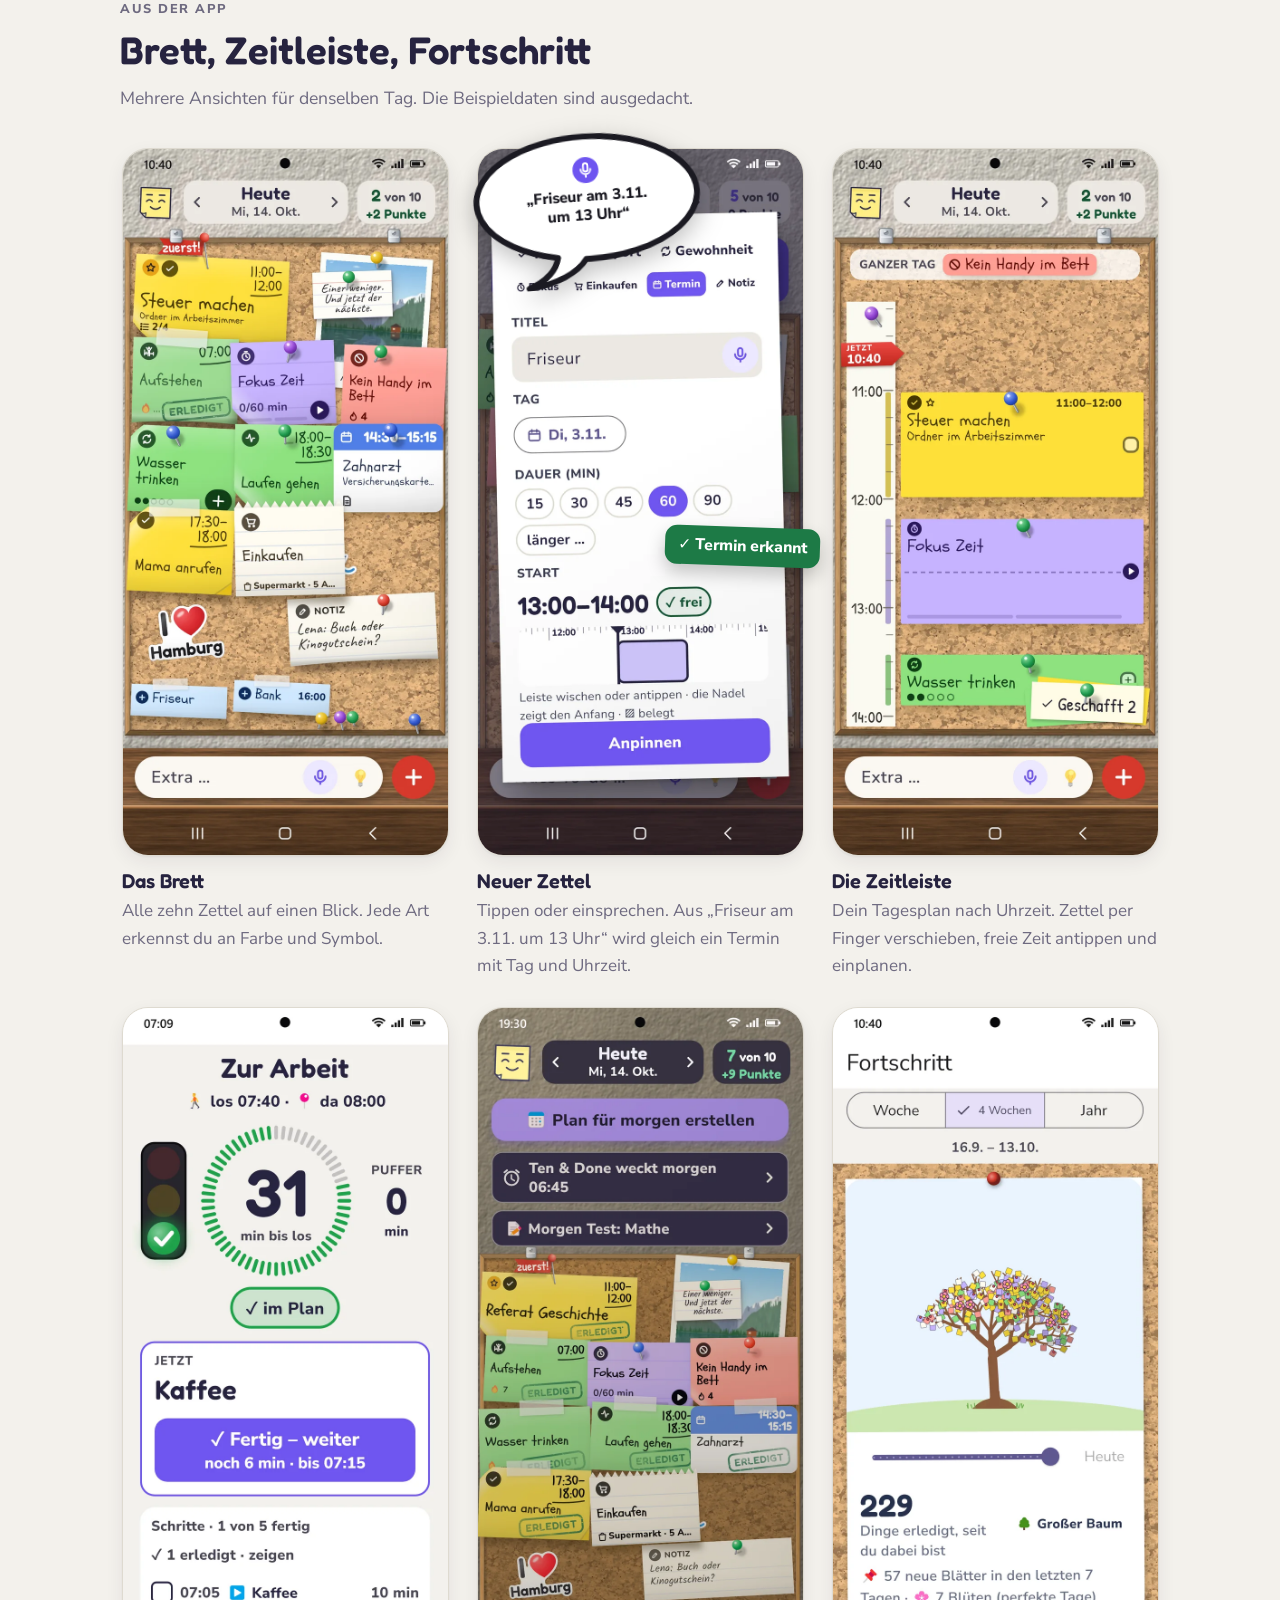
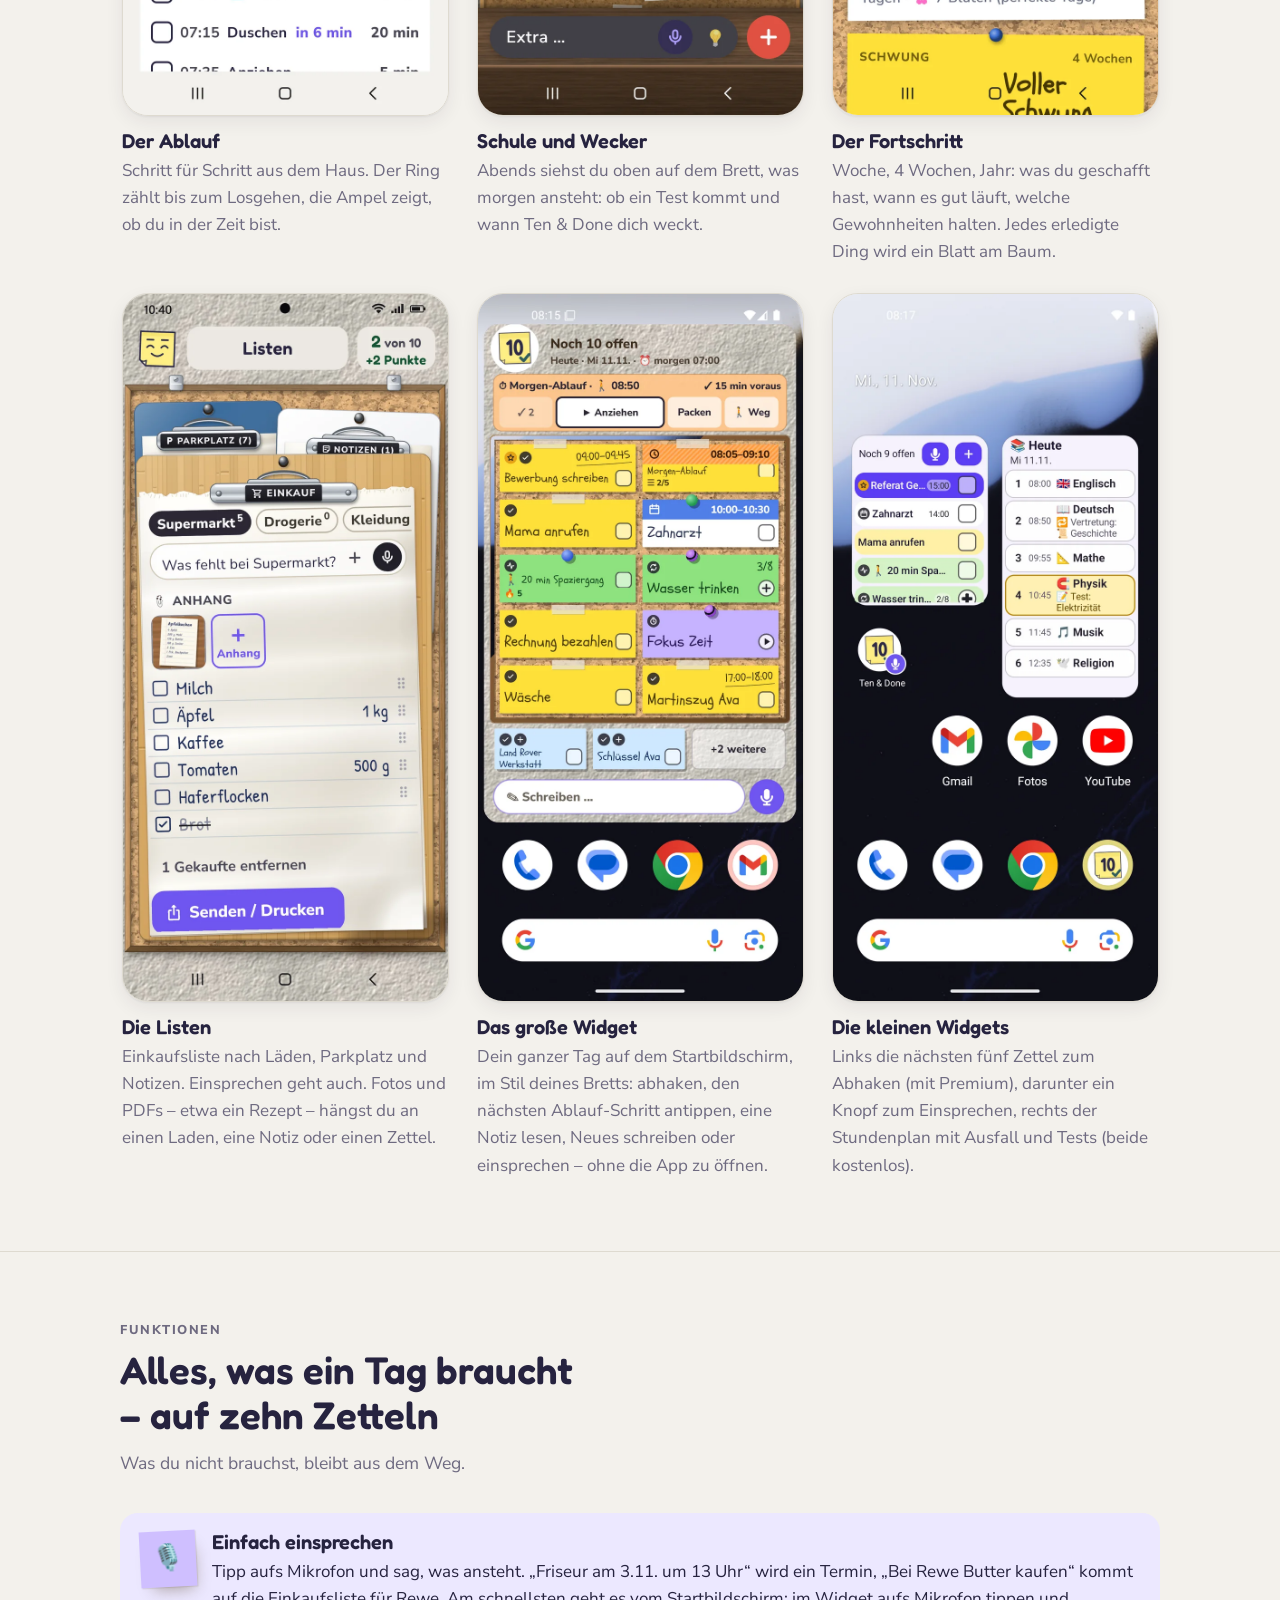
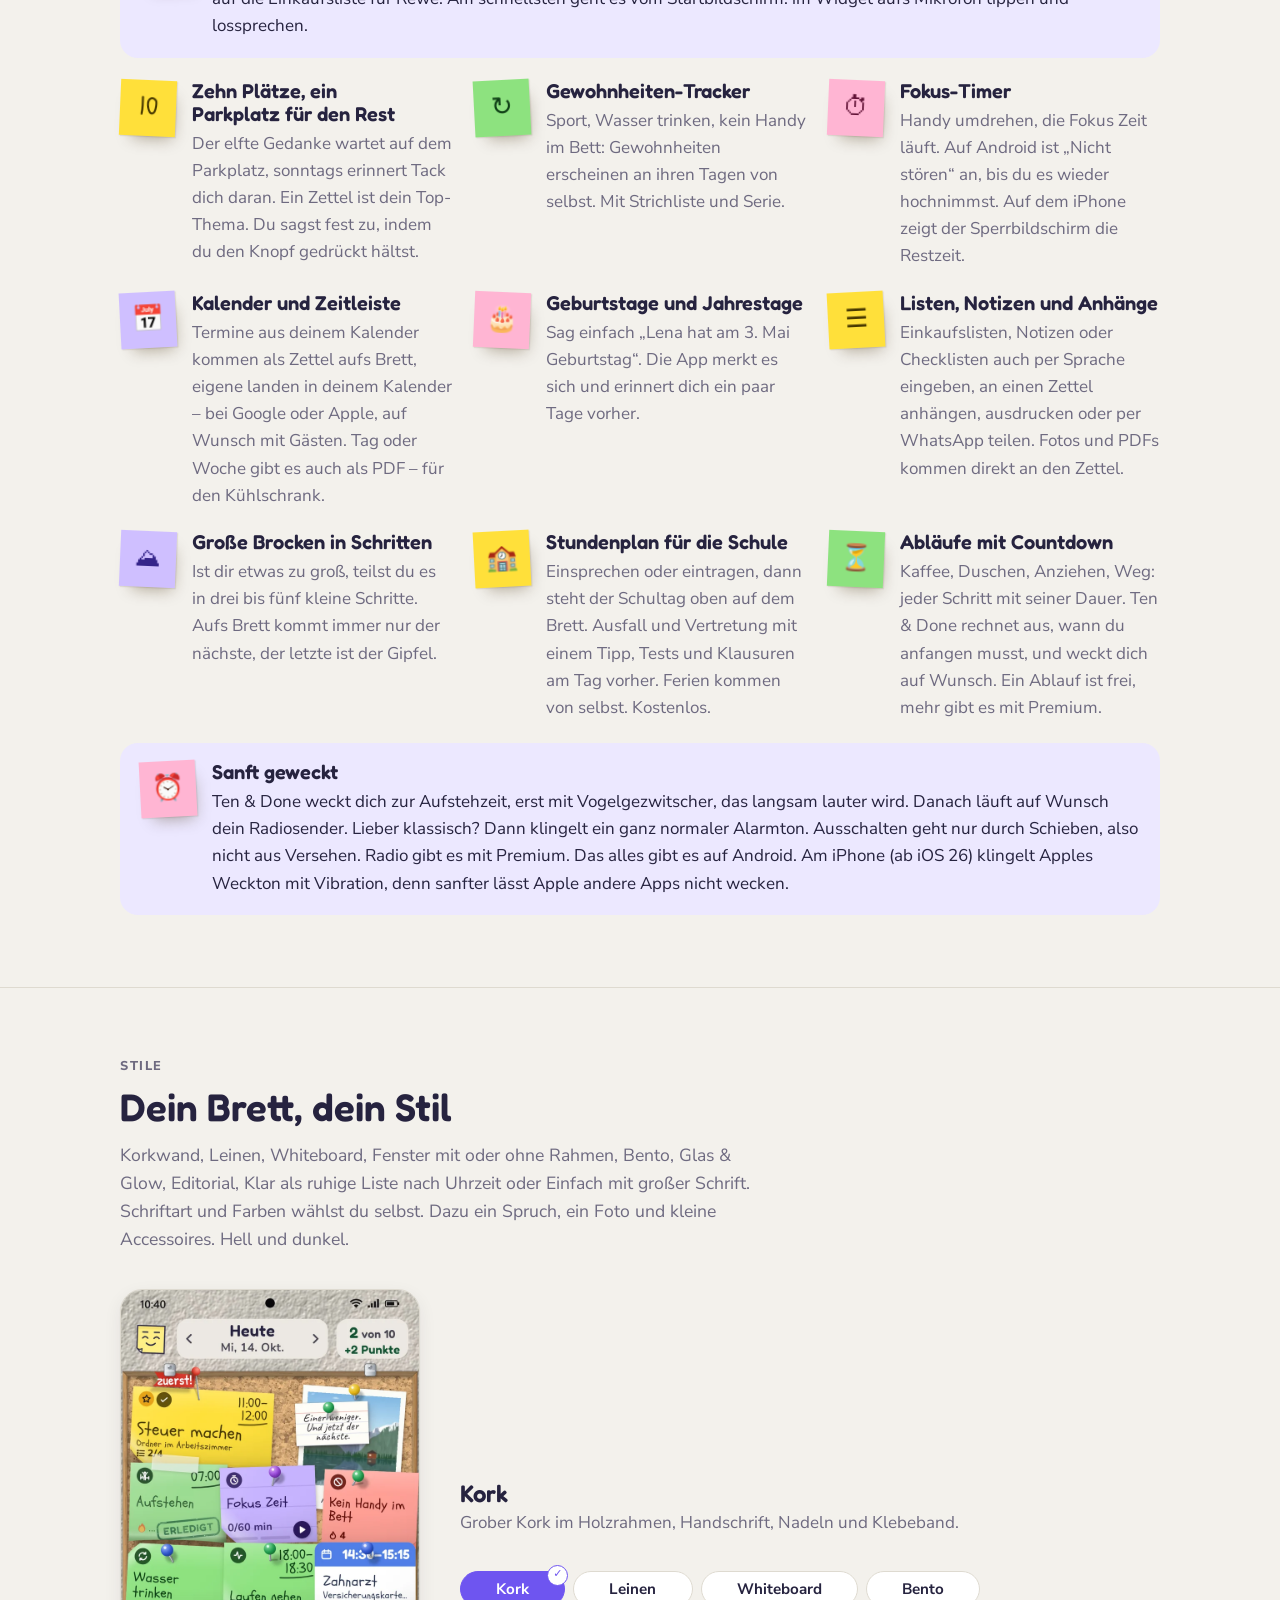
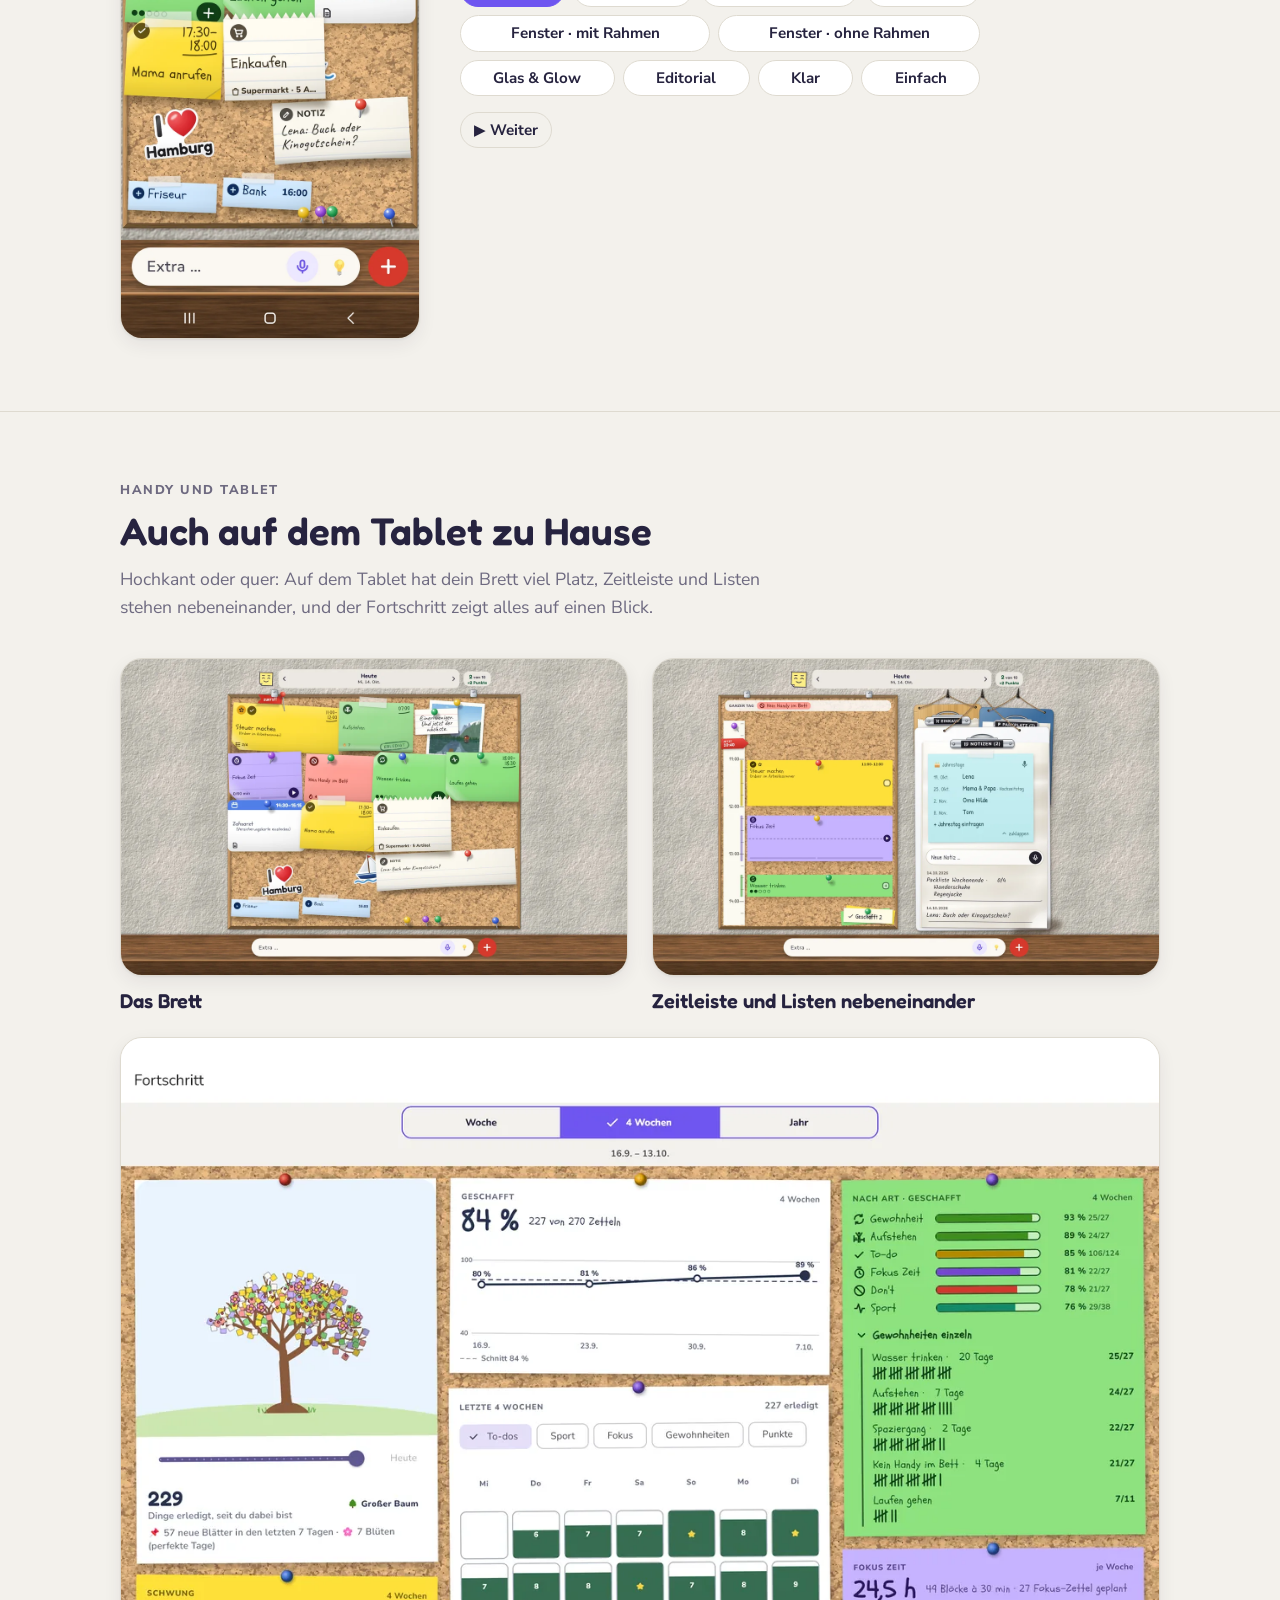
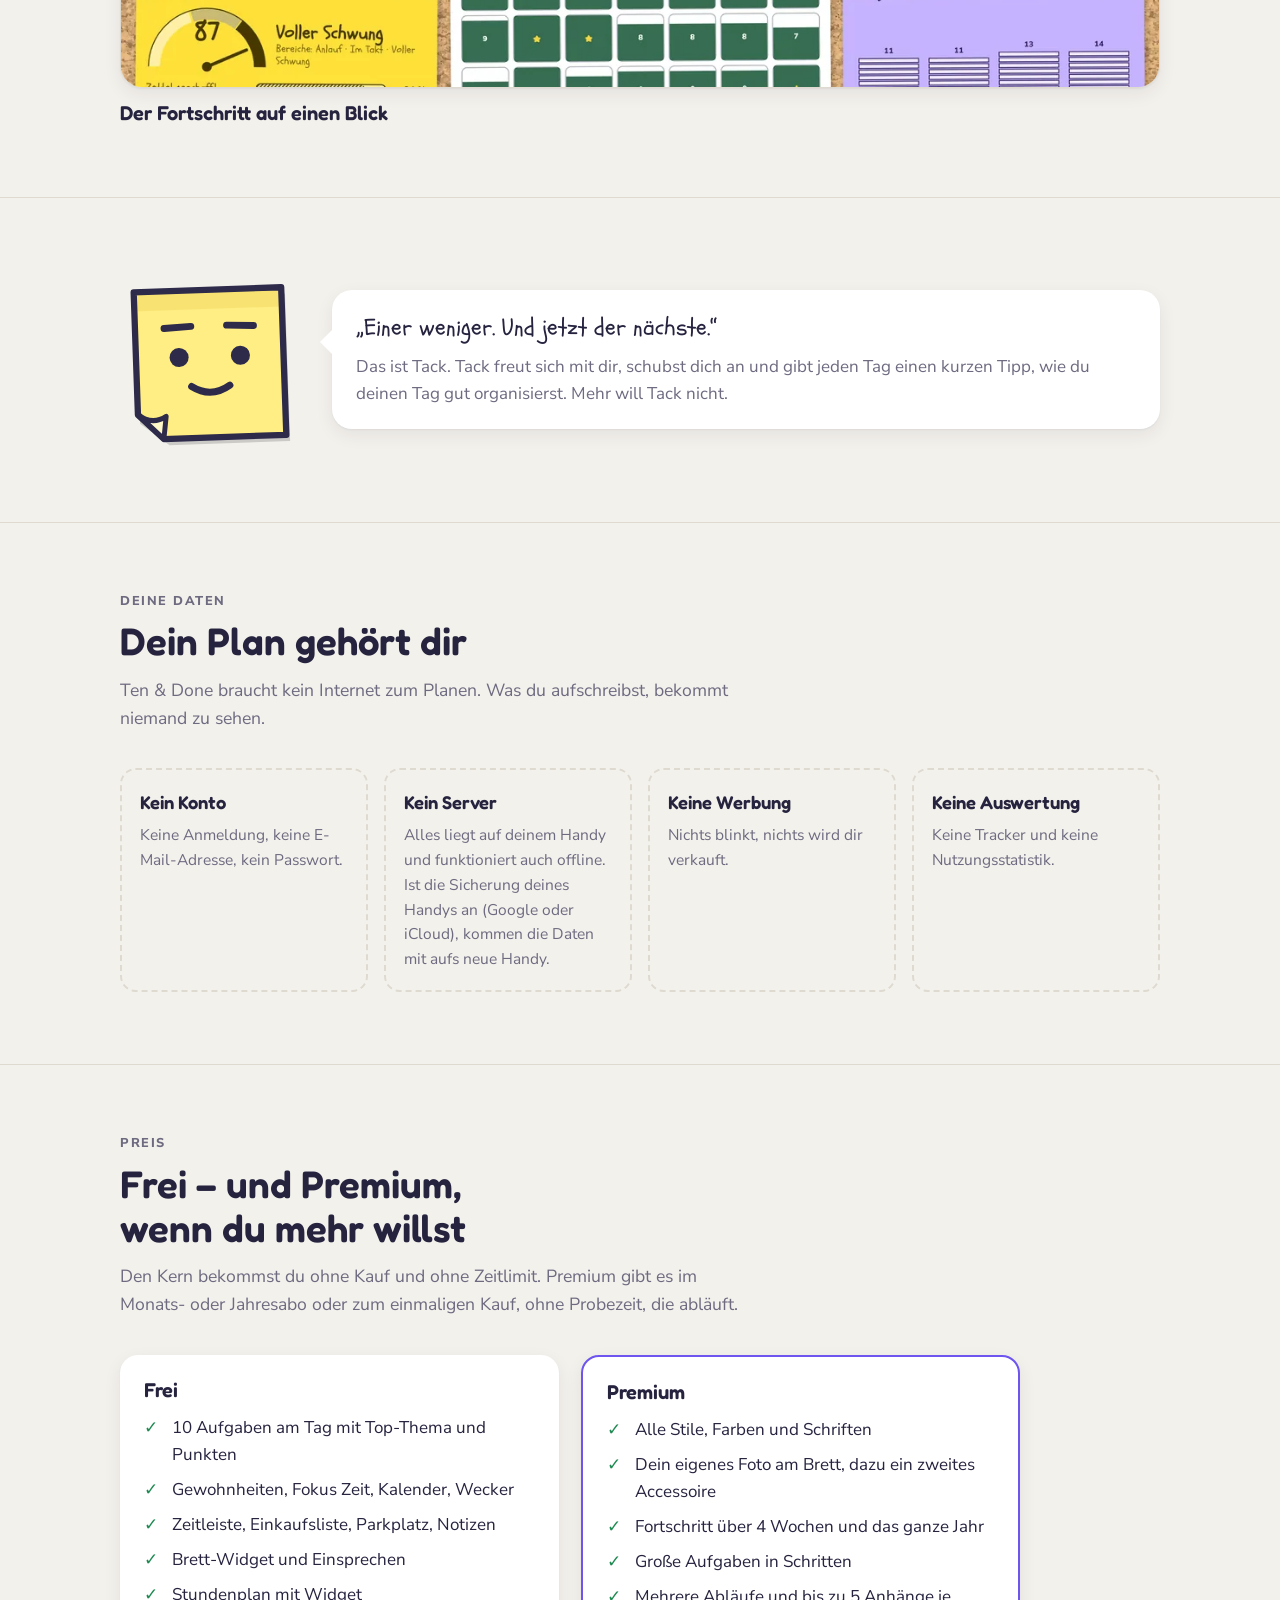
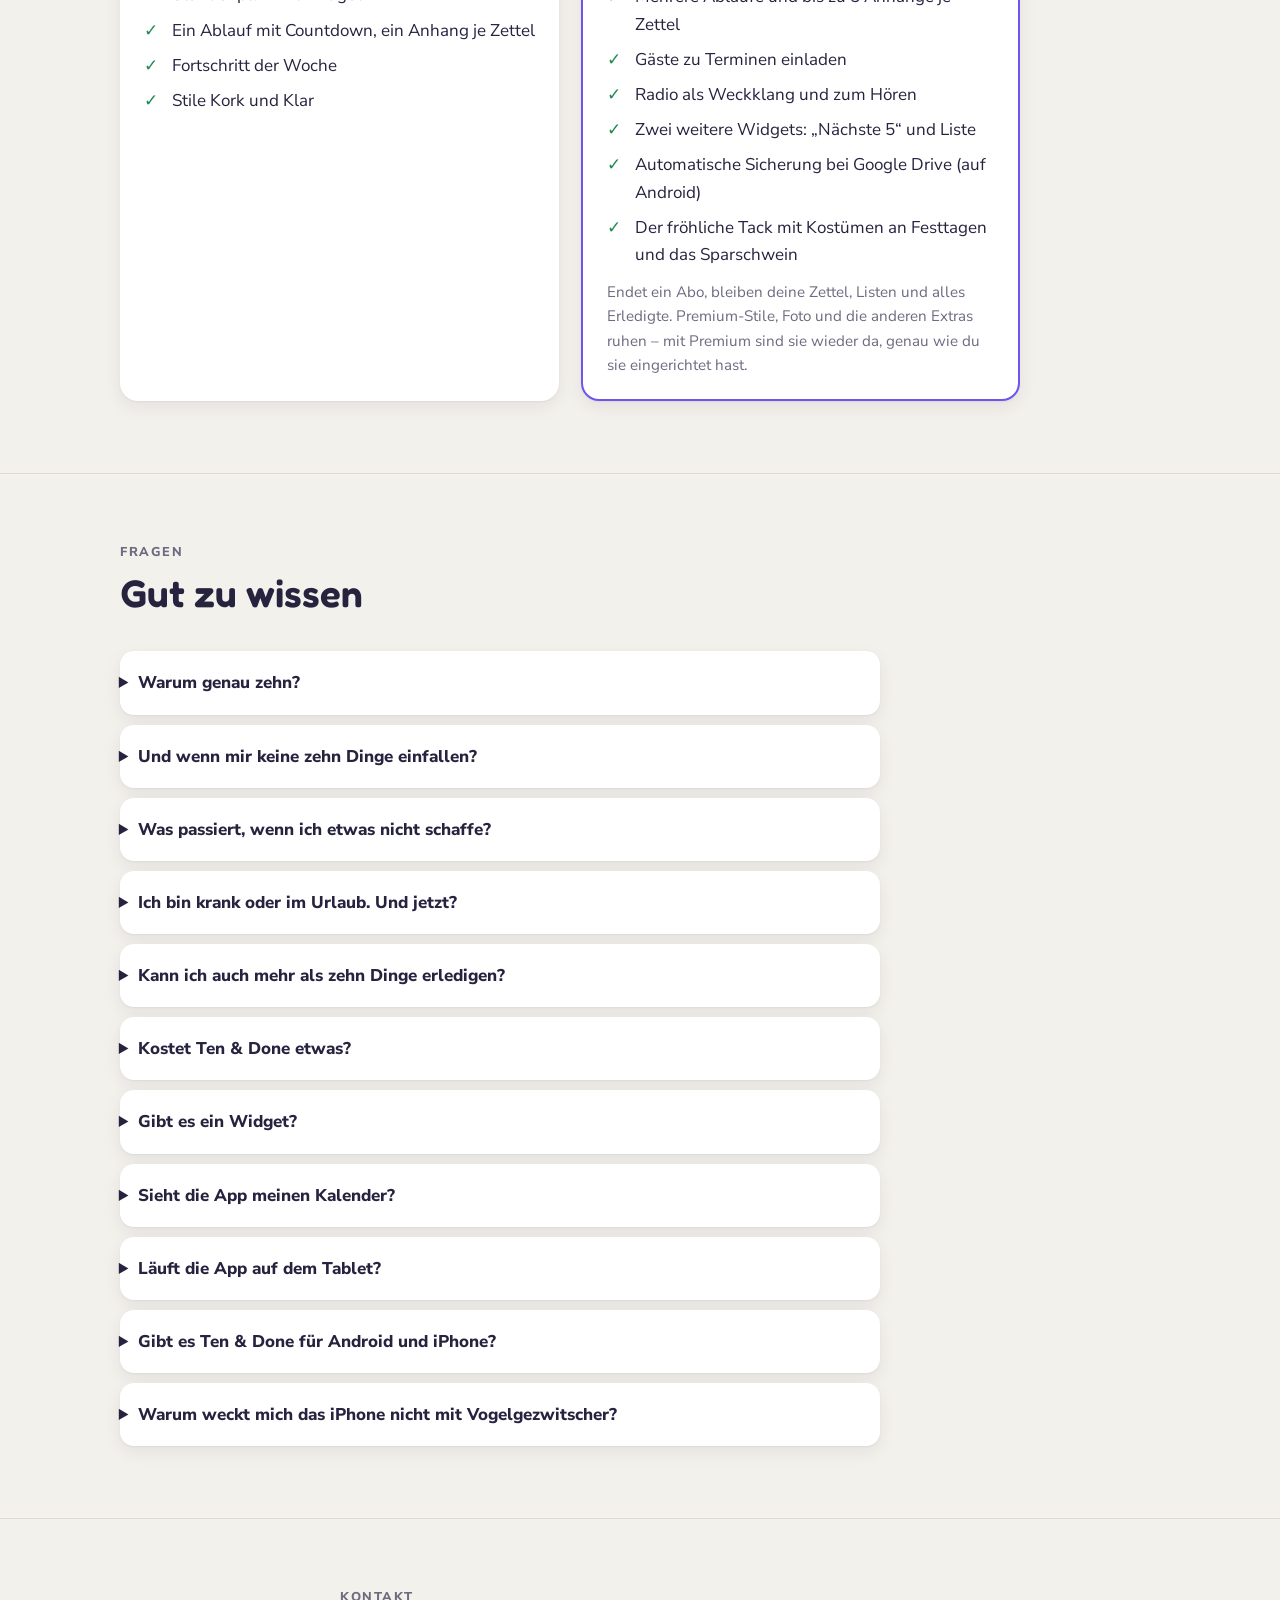
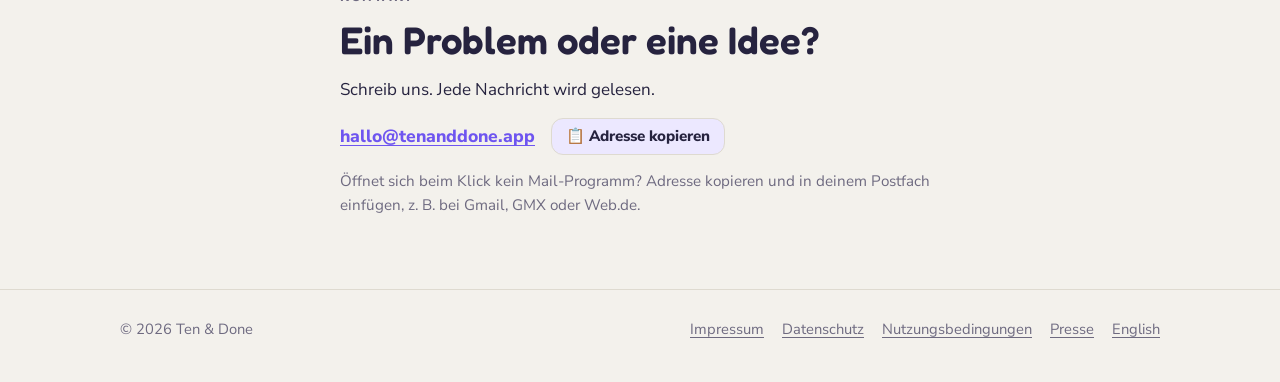
==== commit 17a8d039: "Wecker am iPhone: Erklaerung" ====
--- a/index.html
+++ b/index.html
@@ -194,7 +194,7 @@
         <div class="feature"><span class="tag t-c" aria-hidden="true">⛰</span><div><h3>Große Brocken in Schritten</h3><p>Ist dir etwas zu groß, teilst du es in drei bis fünf kleine Schritte. Aufs Brett kommt immer nur der nächste, der letzte ist der Gipfel.</p></div></div>
         <div class="feature"><span class="tag t-a" aria-hidden="true">🏫</span><div><h3>Stundenplan für die Schule</h3><p>Einsprechen oder eintragen, dann steht der Schultag oben auf dem Brett. Ausfall und Vertretung mit einem Tipp, Tests und Klausuren am Tag vorher. Ferien kommen von selbst. Kostenlos.</p></div></div>
         <div class="feature"><span class="tag t-b" aria-hidden="true">⏳</span><div><h3>Abläufe mit Countdown</h3><p>Kaffee, Duschen, Anziehen, Weg: jeder Schritt mit seiner Dauer. Ten &amp; Done rechnet aus, wann du anfangen musst, und weckt dich auf Wunsch. Ein Ablauf ist frei, mehr gibt es mit Premium.</p></div></div>
-        <div class="feature wide"><span class="tag t-f" aria-hidden="true">⏰</span><div><h3>Sanft geweckt</h3><p>Ten &amp; Done weckt dich zur Aufstehzeit, erst mit Vogelgezwitscher, das langsam lauter wird. Danach läuft auf Wunsch dein Radiosender. Lieber klassisch? Dann klingelt ein ganz normaler Alarmton. Ausschalten geht nur durch Schieben, also nicht aus Versehen. Radio gibt es mit Premium. Am iPhone ab iOS 26.</p></div></div>
+        <div class="feature wide"><span class="tag t-f" aria-hidden="true">⏰</span><div><h3>Sanft geweckt</h3><p>Ten &amp; Done weckt dich zur Aufstehzeit, erst mit Vogelgezwitscher, das langsam lauter wird. Danach läuft auf Wunsch dein Radiosender. Lieber klassisch? Dann klingelt ein ganz normaler Alarmton. Ausschalten geht nur durch Schieben, also nicht aus Versehen. Radio gibt es mit Premium. Das alles gibt es auf Android. Am iPhone (ab iOS 26) klingelt Apples Weckton mit Vibration, denn sanfter lässt Apple andere Apps nicht wecken.</p></div></div>
       </div>
     </div>
   </section>
@@ -358,6 +358,10 @@
         <details>
           <summary>Gibt es Ten &amp; Done für Android und iPhone?</summary>
           <p>Ja. Ten &amp; Done gibt es für Android-Handys und -Tablets und für iPhone und iPad.</p>
+        </details>
+        <details>
+          <summary>Warum weckt mich das iPhone nicht mit Vogelgezwitscher?</summary>
+          <p>Weil Apple das anderen Apps nicht erlaubt: Ihr Wecker vibriert immer, wird nicht langsam lauter und spielt kein Radio. Ten &amp; Done weckt am iPhone deshalb mit Apples Weckton, Schlummern 5 Minuten, höchstens 3-mal. Sanft mit Vogelgesang und ohne Vibration weckt nur Apples eigener Wecker im Schlafplan (Uhr-App › Wecker › Schlafen | Aufwachen). Wenn du den nutzt, lass den Wecker in Ten &amp; Done aus.</p>
         </details>
       </div>
     </div>
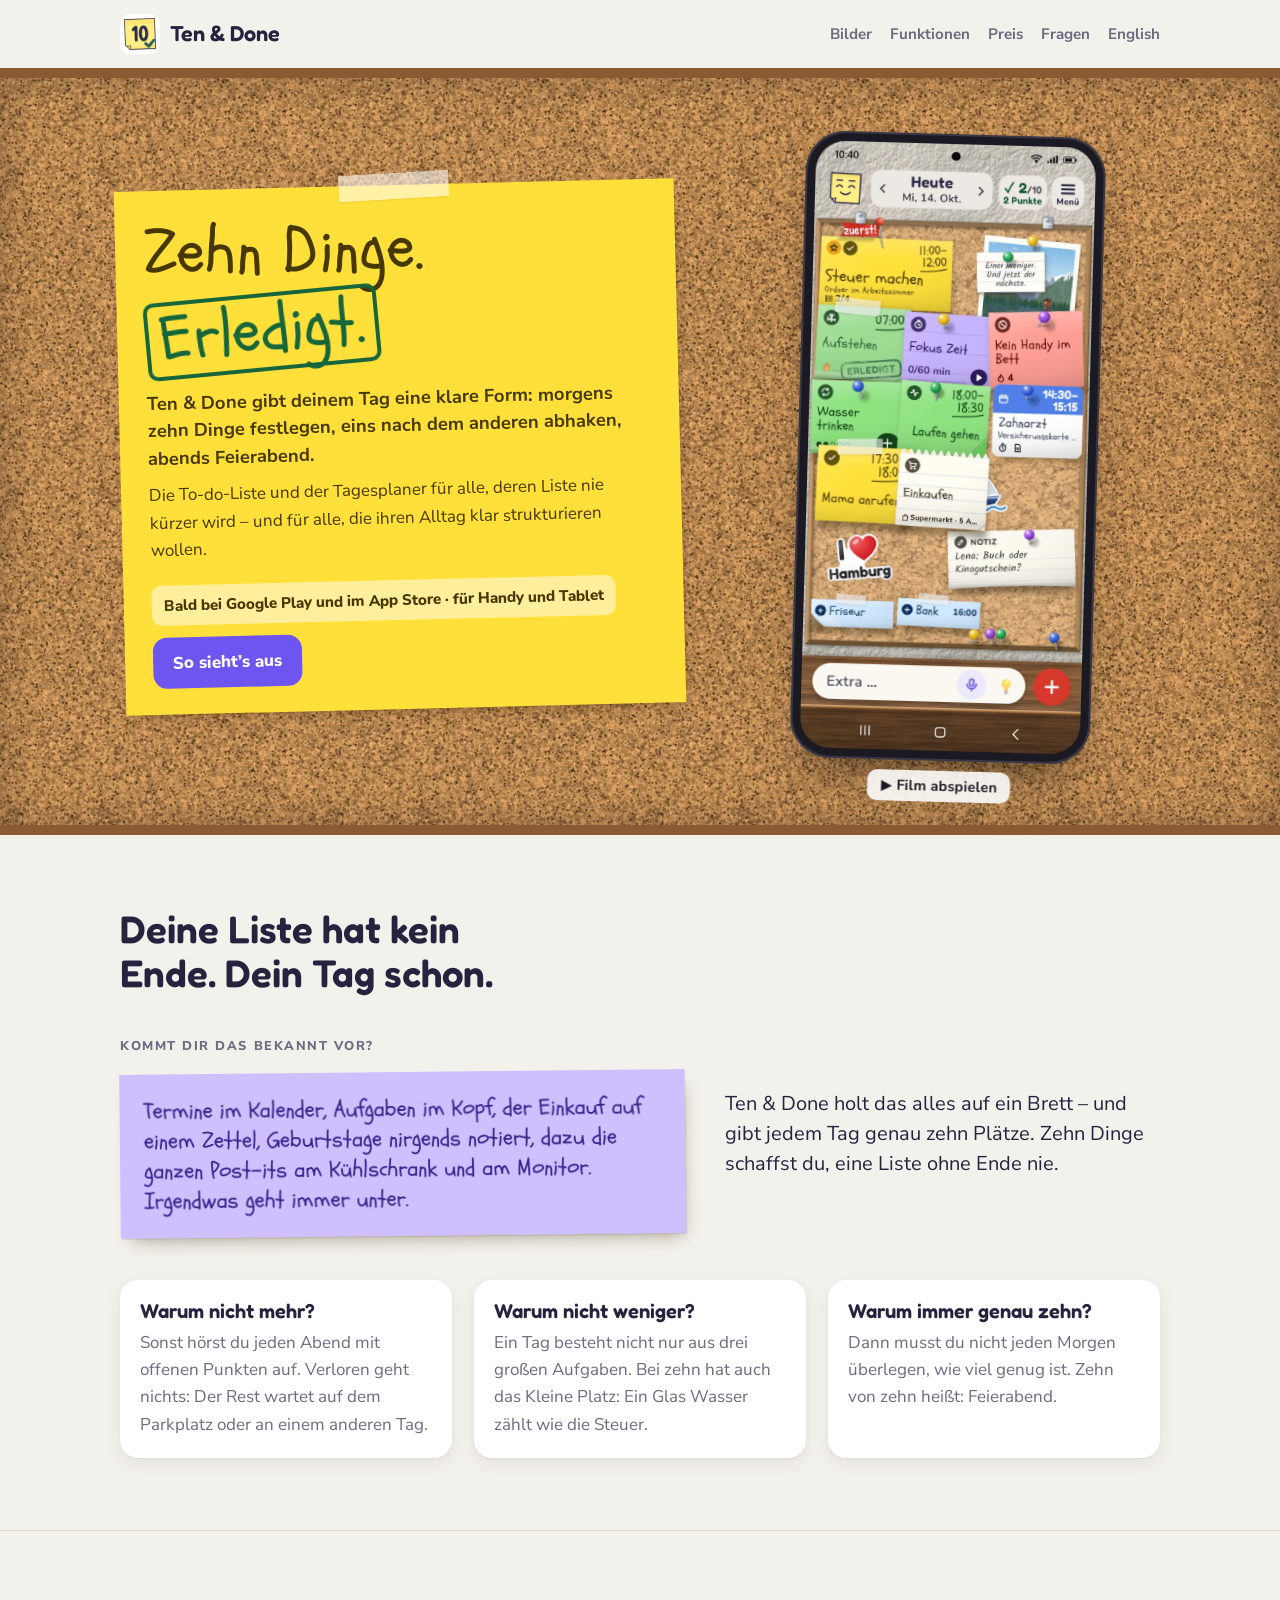
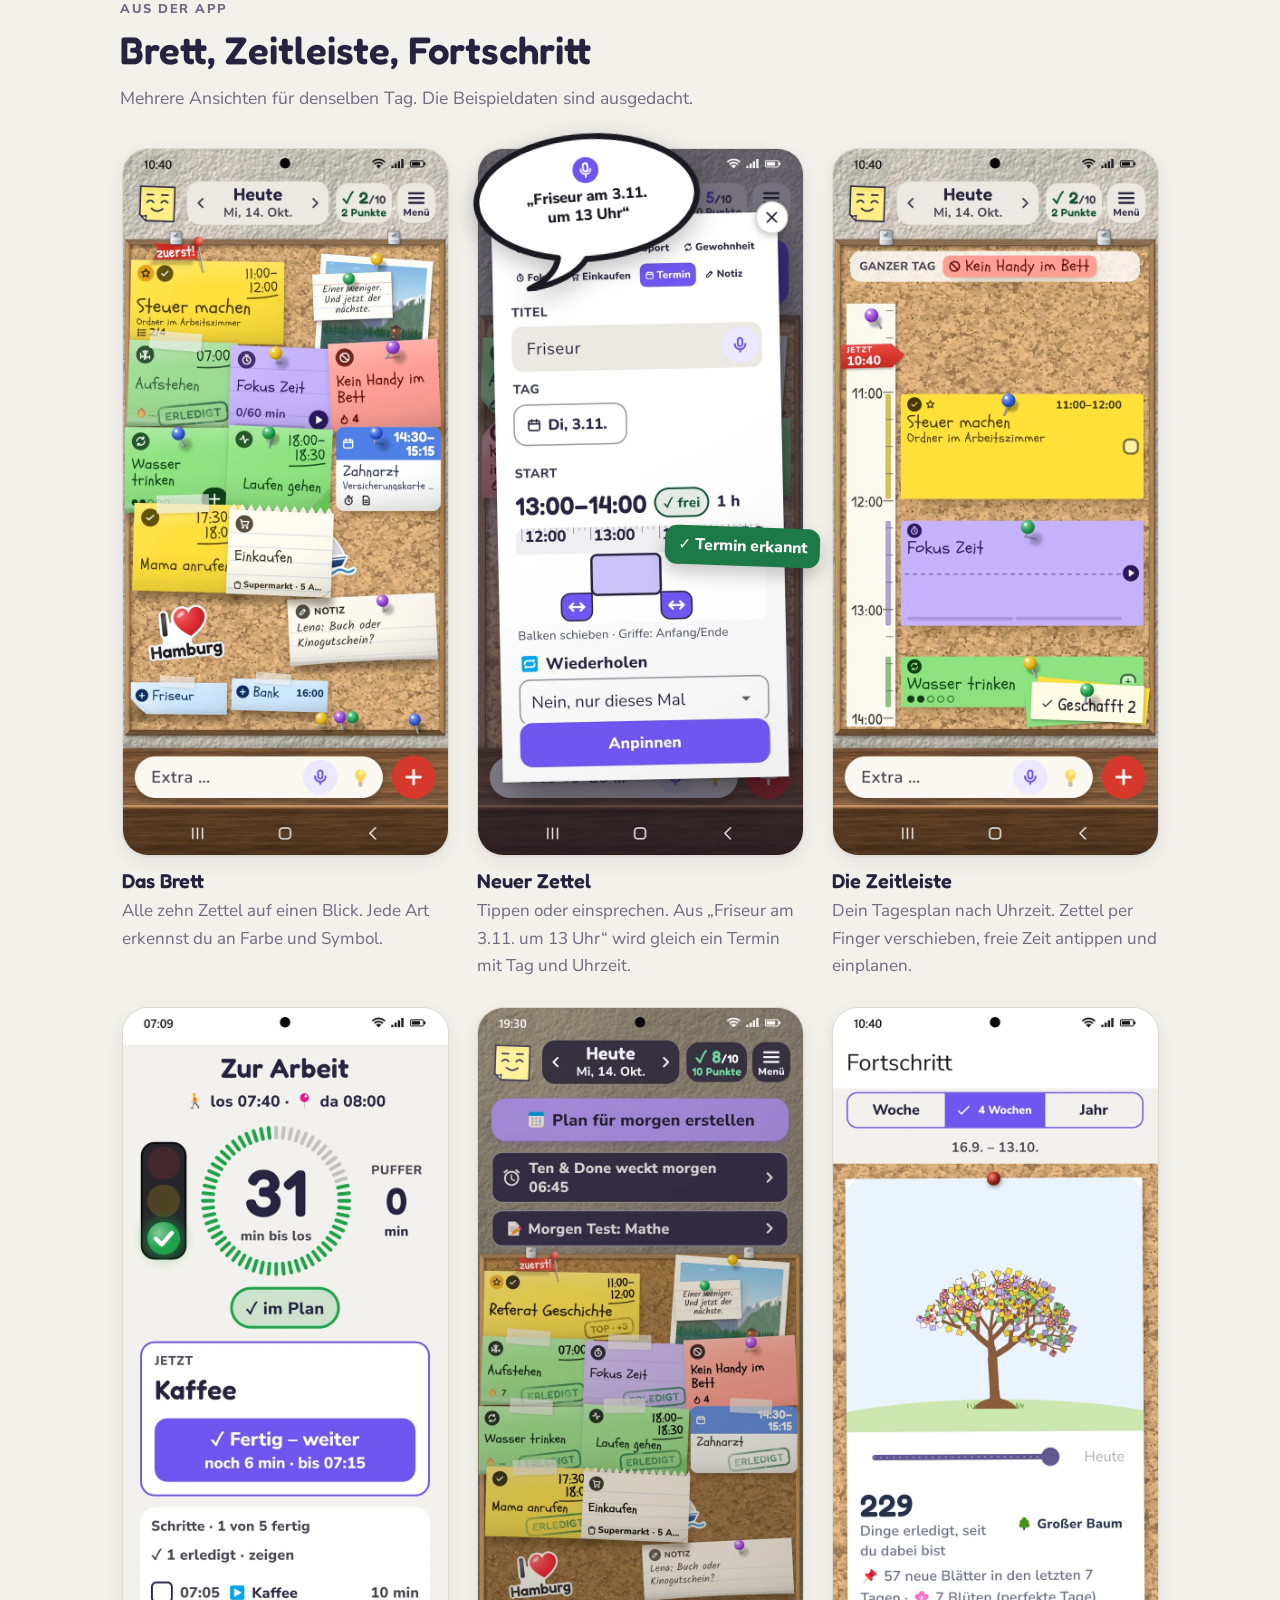
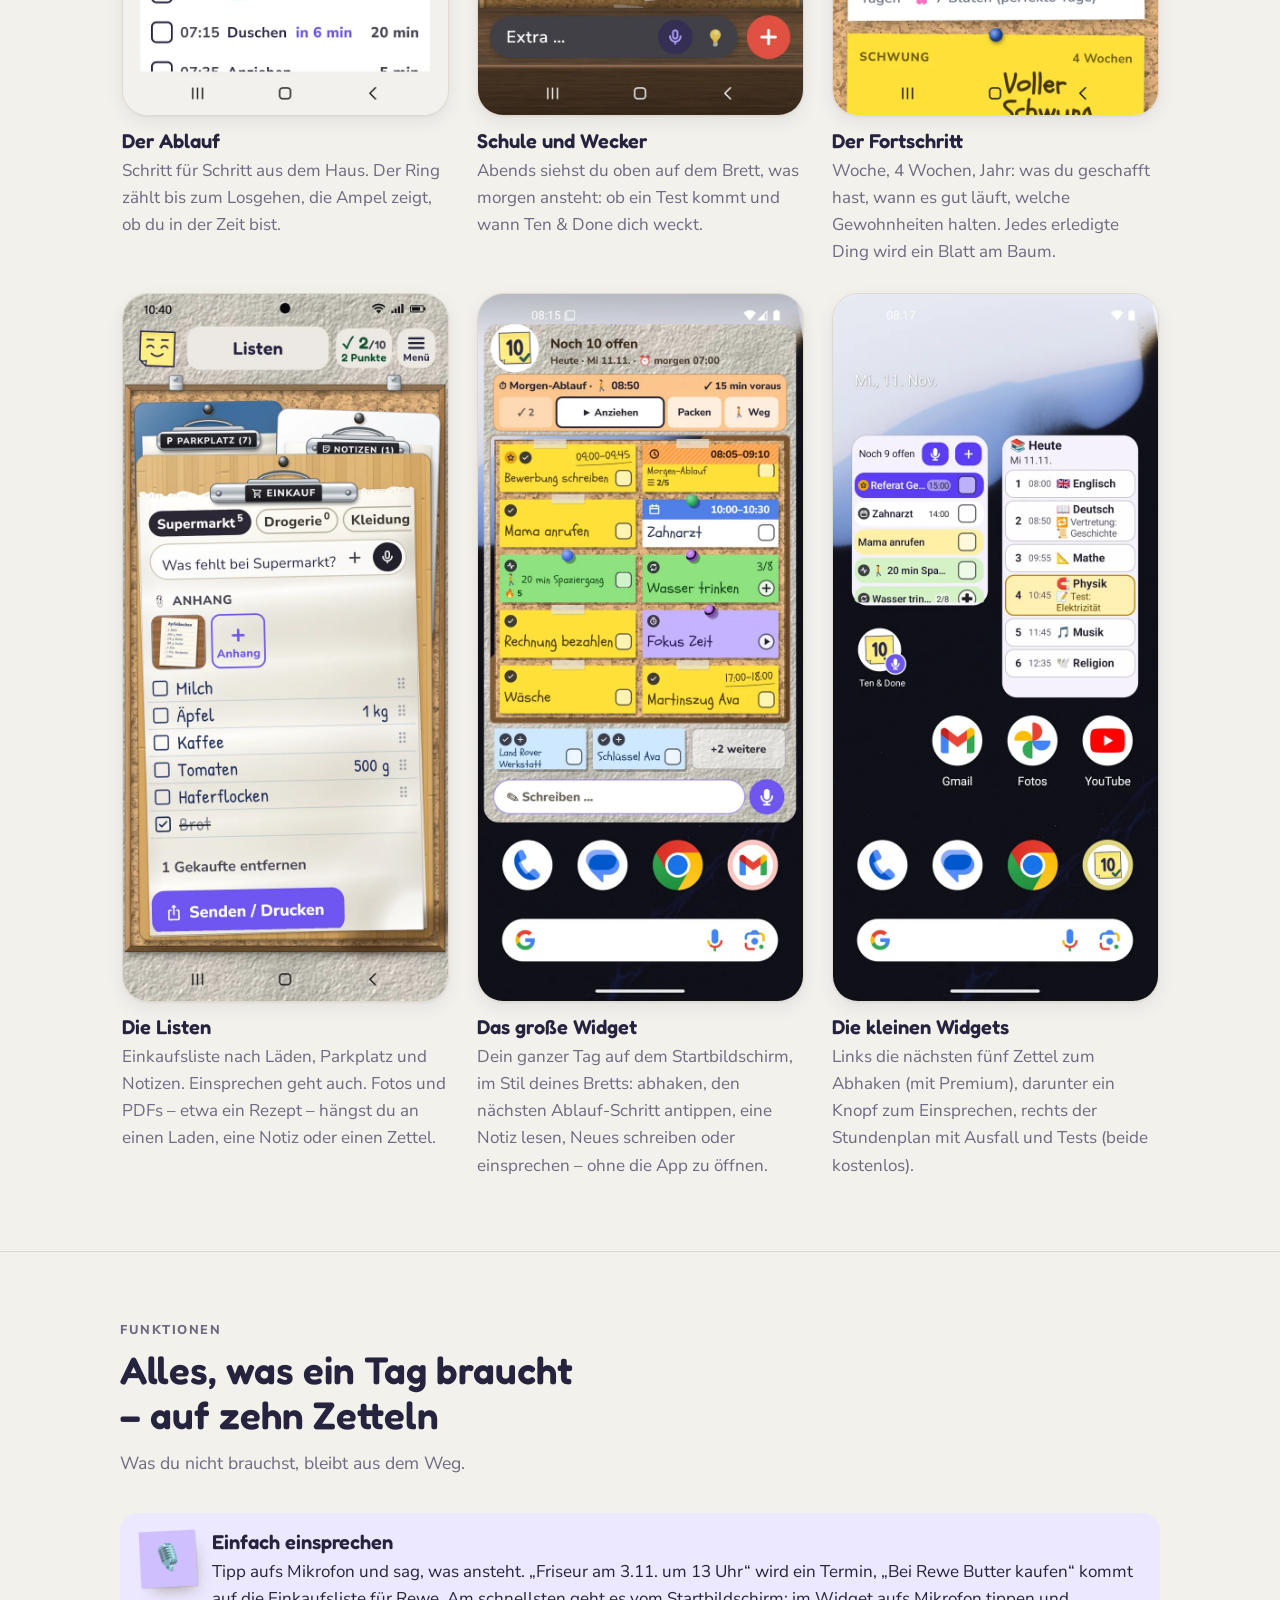
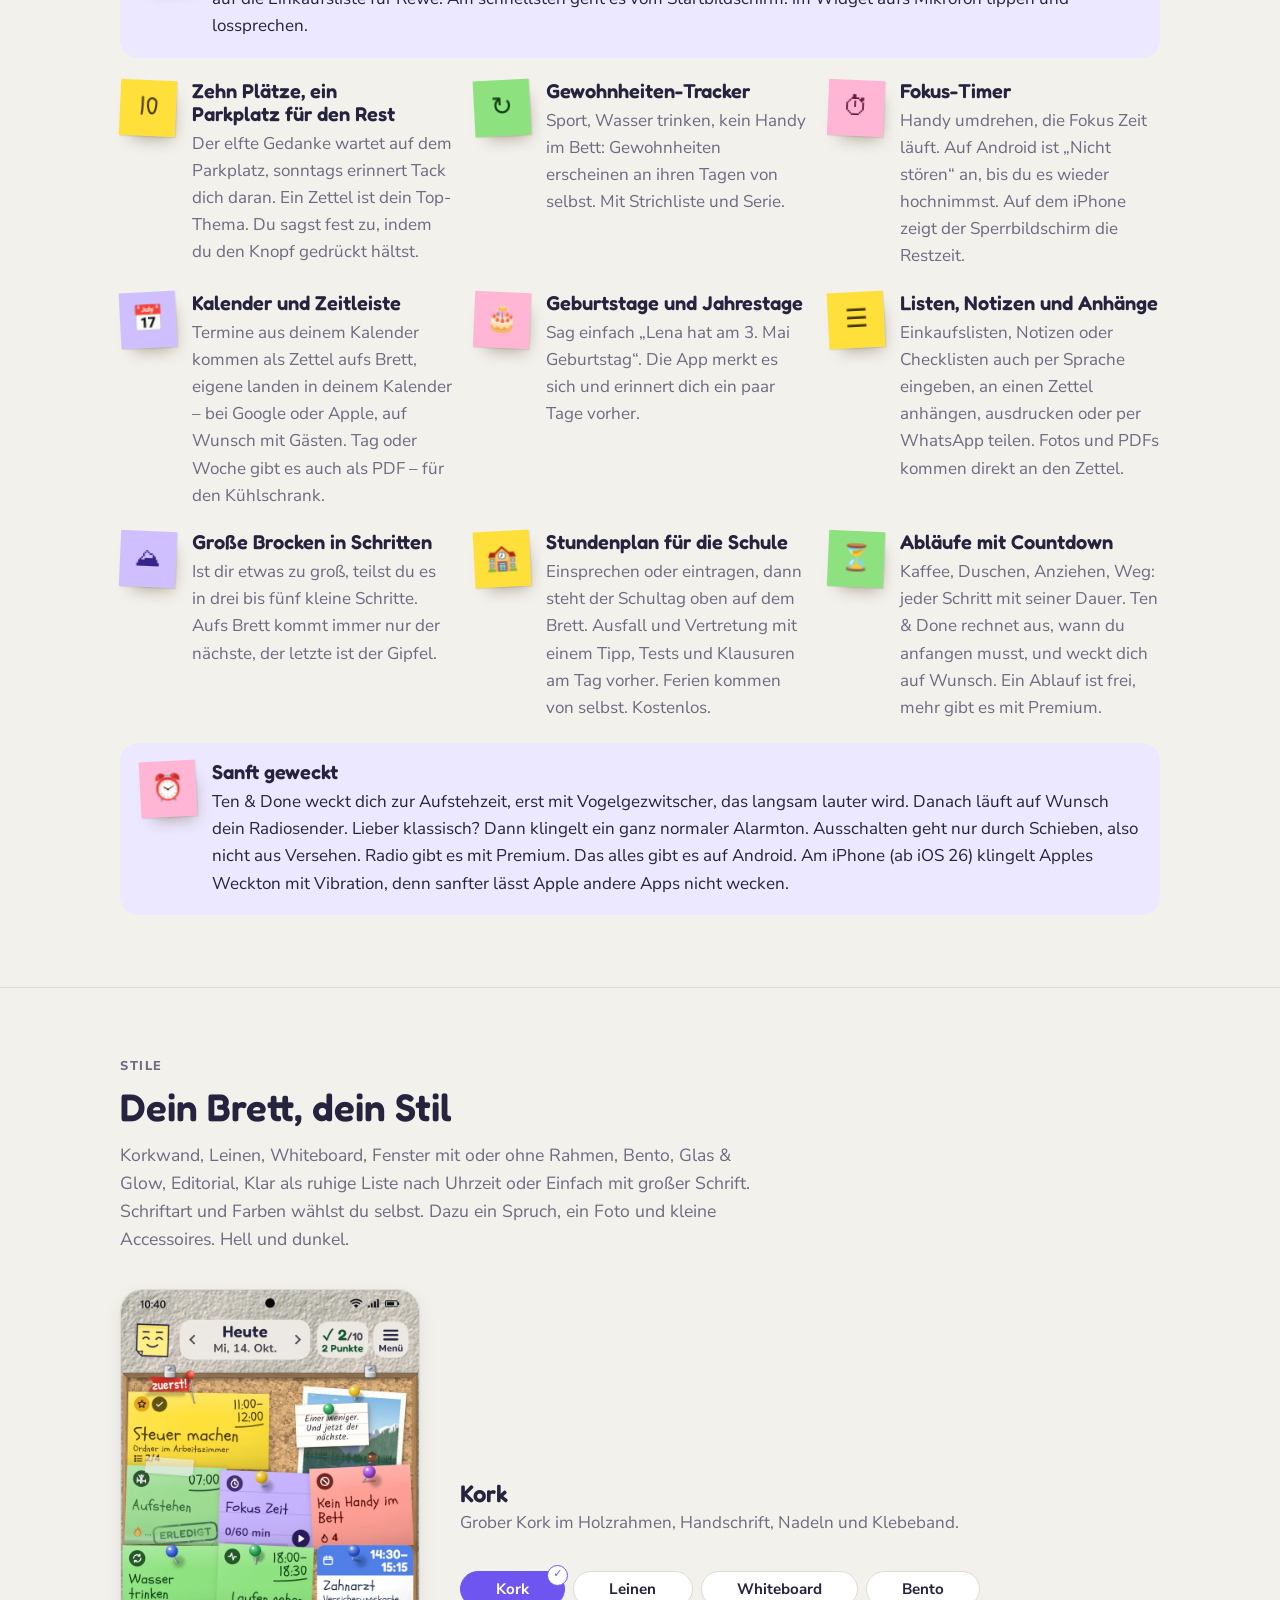
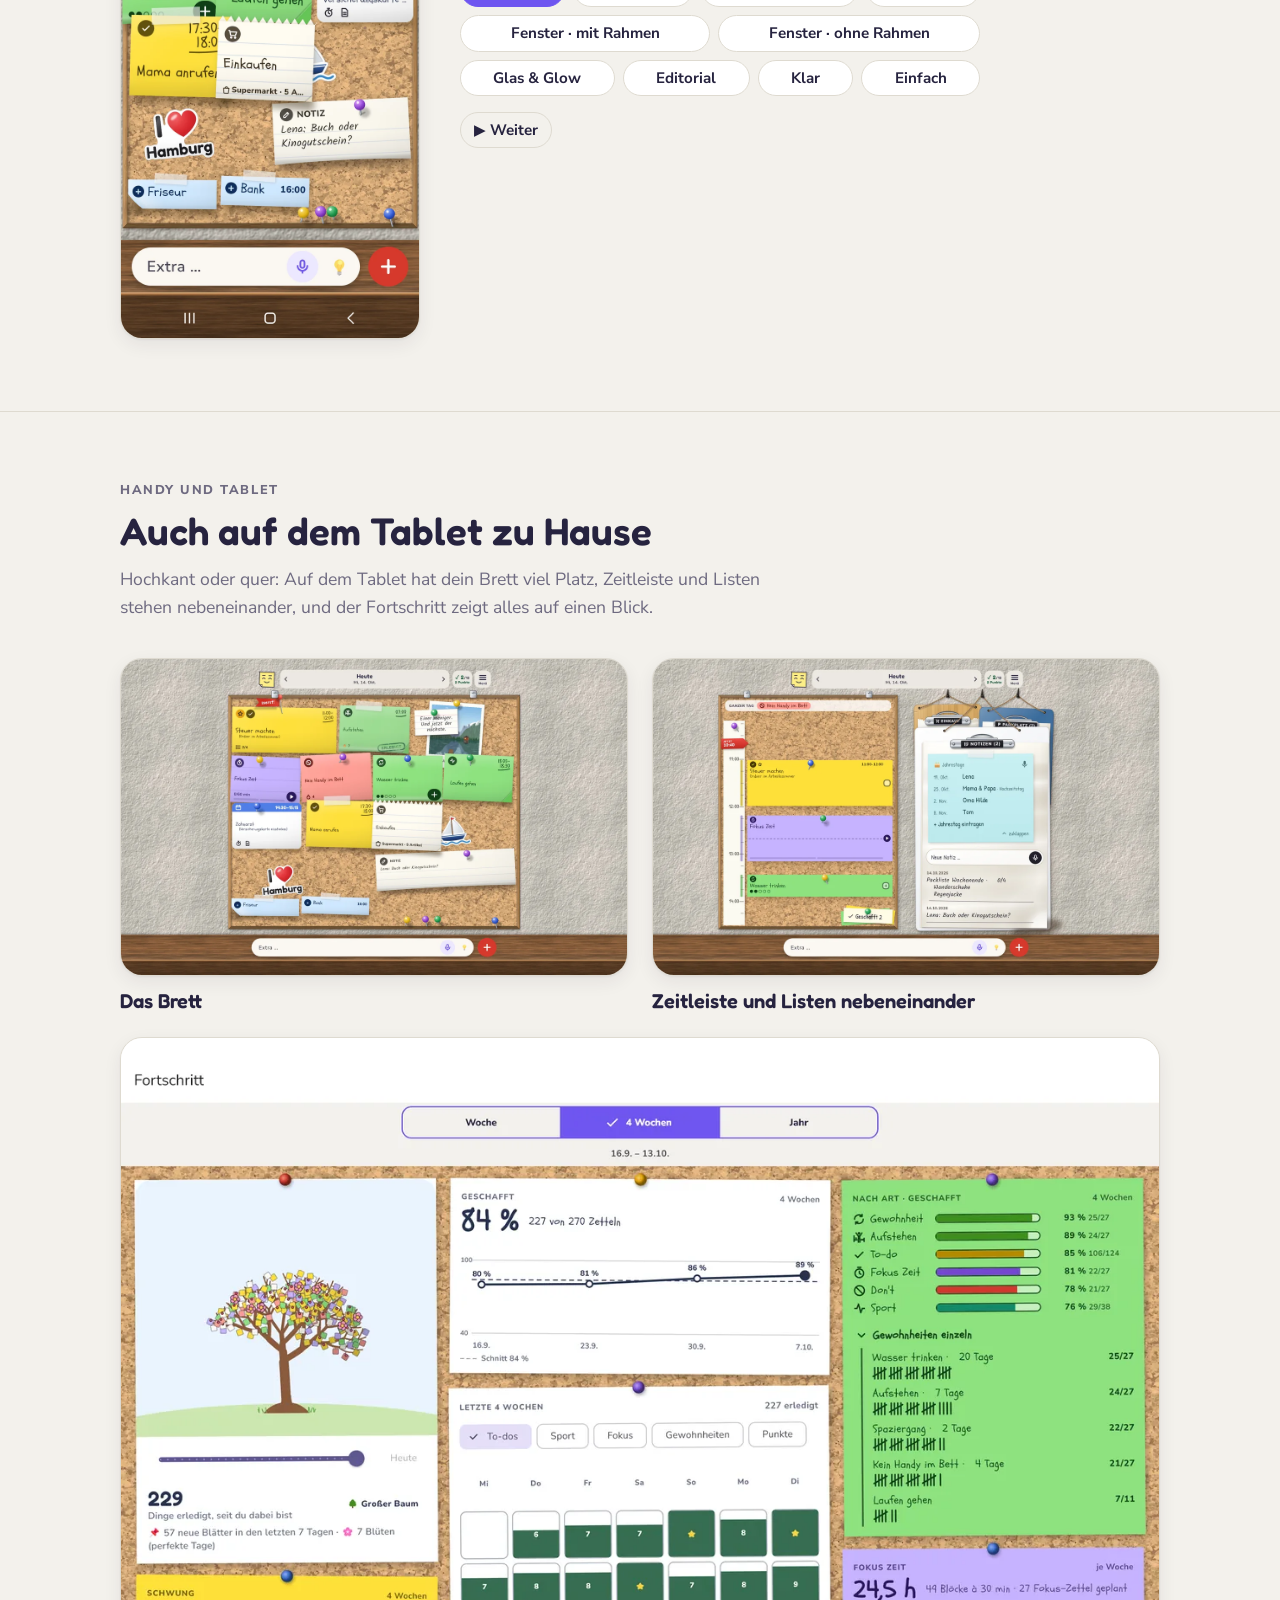
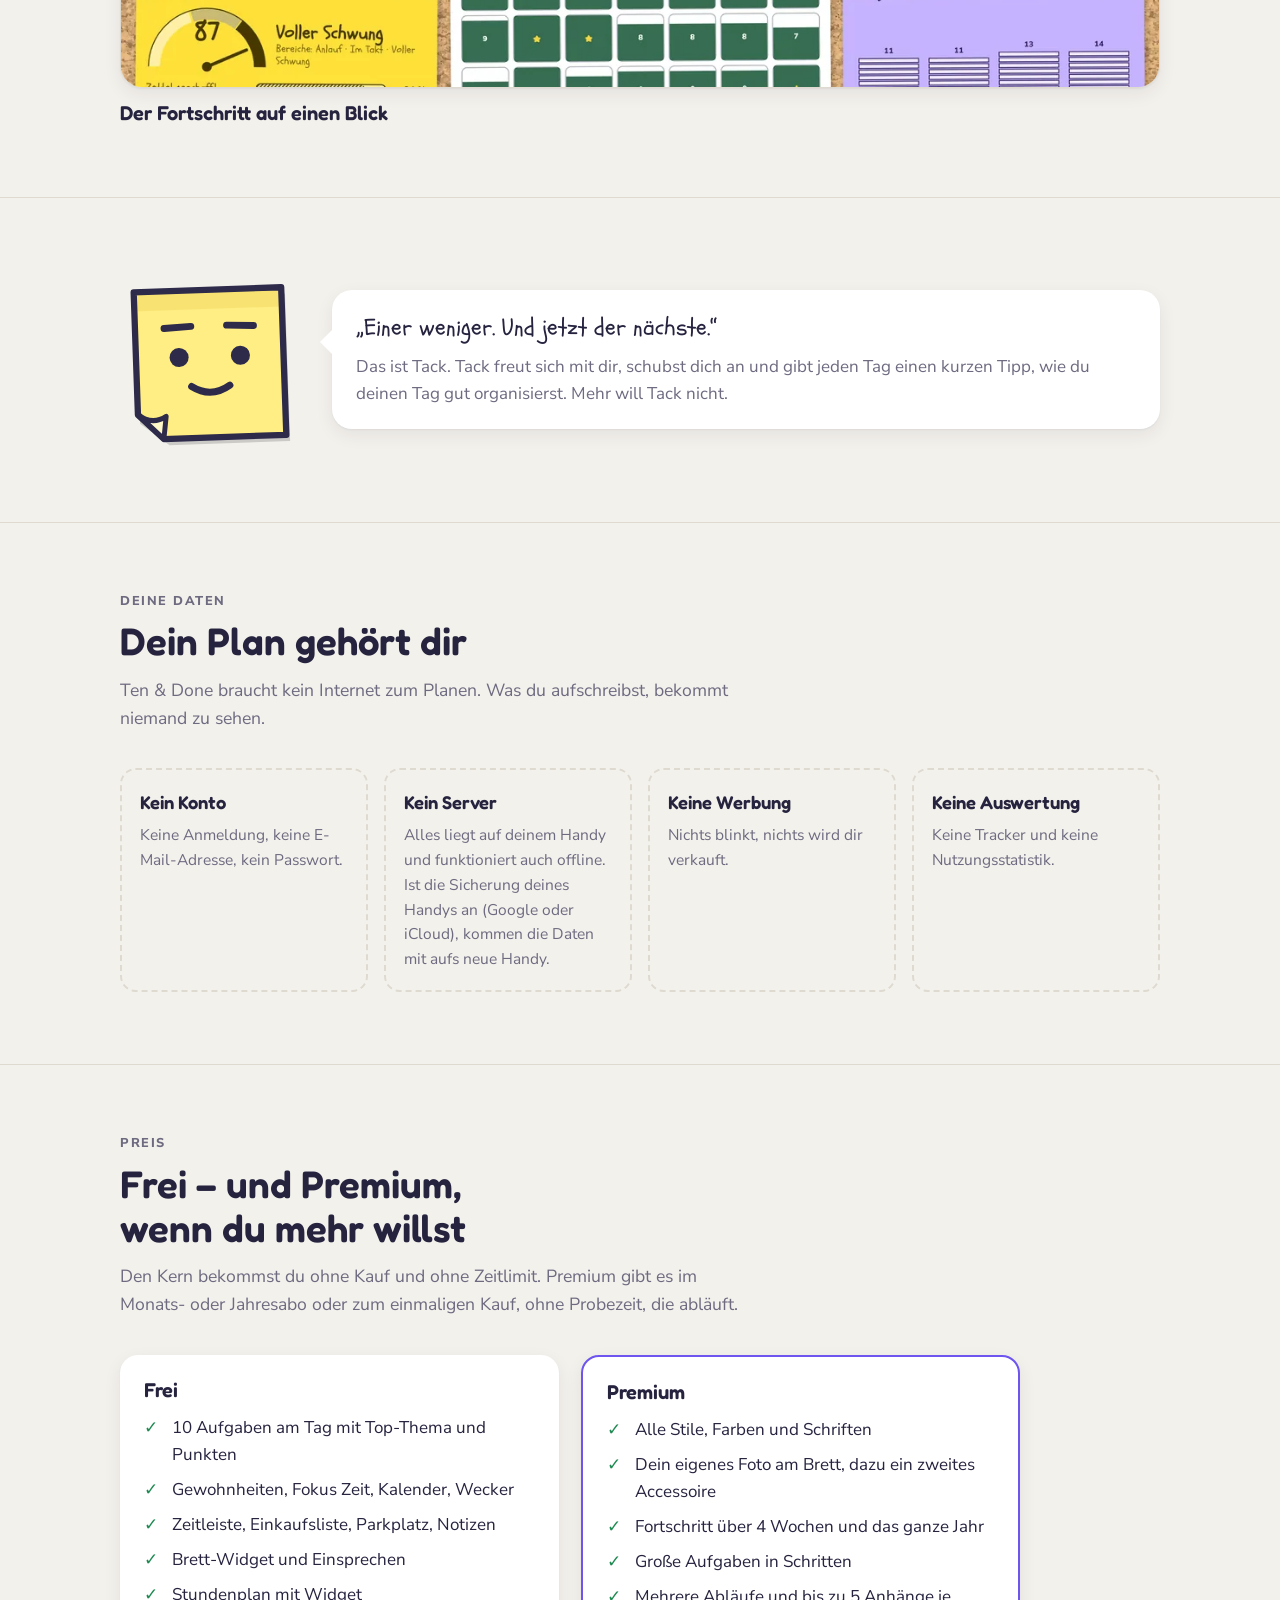
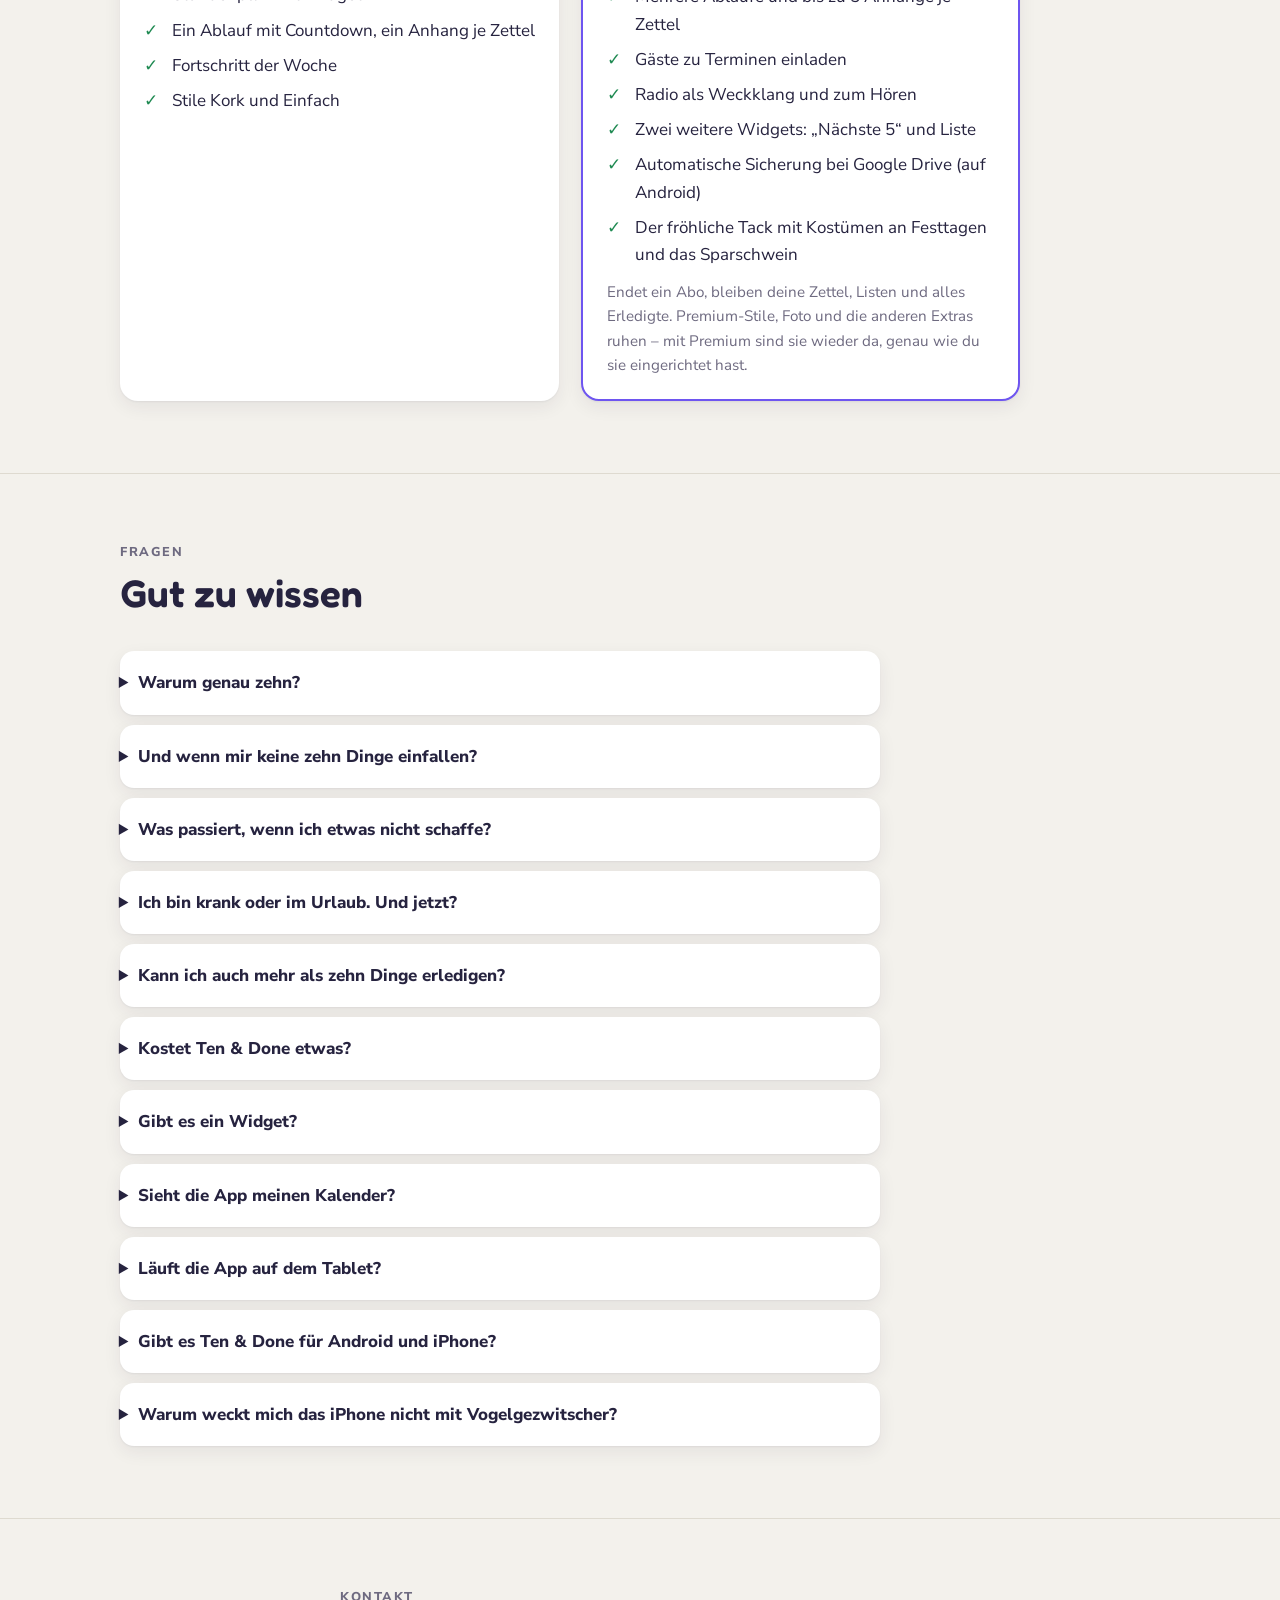
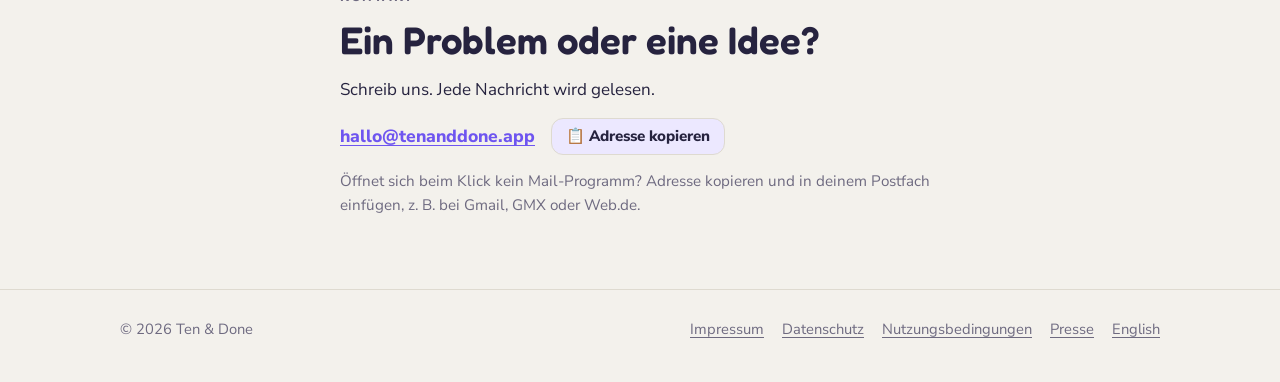
==== commit 81f13f1f: "Einfach kostenlos, Klar Premium; Bilder und Film mit neuer Kopfzeile; Testseite ohne Tack's Ecke" ====
--- a/index.html
+++ b/index.html
@@ -84,7 +84,7 @@
       </div>
     </div>
     <div class="phone">
-      <video class="film" autoplay muted loop playsinline preload="auto" poster="img/brett.webp" width="720" height="1560" aria-label="Kurzer Film aus der App: Auf dem Korkbrett werden die Zettel nacheinander abgehakt, jeder bekommt den Stempel „Erledigt“, dazu Konfetti. Bei zehn von zehn fliegen alle Zettel zu einem Stapel mit dem Schild „Ten &amp; Done“.">
+      <video class="film" autoplay muted loop playsinline preload="auto" poster="img/brett.webp" width="720" height="1560" aria-label="Kurzer Film aus der App: Auf dem Korkbrett werden die Zettel nacheinander abgehakt, jeder bekommt den Stempel „Erledigt“, oben zählen die Punkte mit. Bei zehn von zehn fliegen alle Zettel zu einem Stapel mit dem Schild „Ten &amp; Done“, dazu Konfetti.">
         <source src="img/film.mp4" type="video/mp4">
       </video>
       <button class="film-stop" type="button" data-stop="⏸ Film anhalten" data-go="▶ Film abspielen" hidden>⏸ Film anhalten</button>
@@ -148,7 +148,7 @@
         </figure>
         <figure>
           <picture>
-            <img src="img/schule.webp" width="720" height="1560" loading="lazy" alt="Brett einer Schülerin am Abend um 19:30 im warmen Lampenlicht, oben die Bänder „Ten &amp; Done weckt morgen 06:45“ mit Wecker-Symbol und „Morgen Test: Mathe“, darunter die Zettel des Tages, sieben von zehn erledigt.">
+            <img src="img/schule.webp" width="720" height="1560" loading="lazy" alt="Brett einer Schülerin am Abend um 19:30 im warmen Lampenlicht, oben die Bänder „Ten &amp; Done weckt morgen 06:45“ mit Wecker-Symbol und „Morgen Test: Mathe“, darunter die Zettel des Tages, acht von zehn erledigt.">
           </picture>
           <figcaption><h3>Schule und Wecker</h3><span>Abends siehst du oben auf dem Brett, was morgen ansteht: ob ein Test kommt und wann Ten &amp; Done dich weckt.</span></figcaption>
         </figure>
@@ -289,7 +289,7 @@
             <li>Stundenplan mit Widget</li>
             <li>Ein Ablauf mit Countdown, ein Anhang je Zettel</li>
             <li>Fortschritt der Woche</li>
-            <li>Stile Kork und Klar</li>
+            <li>Stile Kork und Einfach</li>
           </ul>
         </div>
         <div class="plan plus">
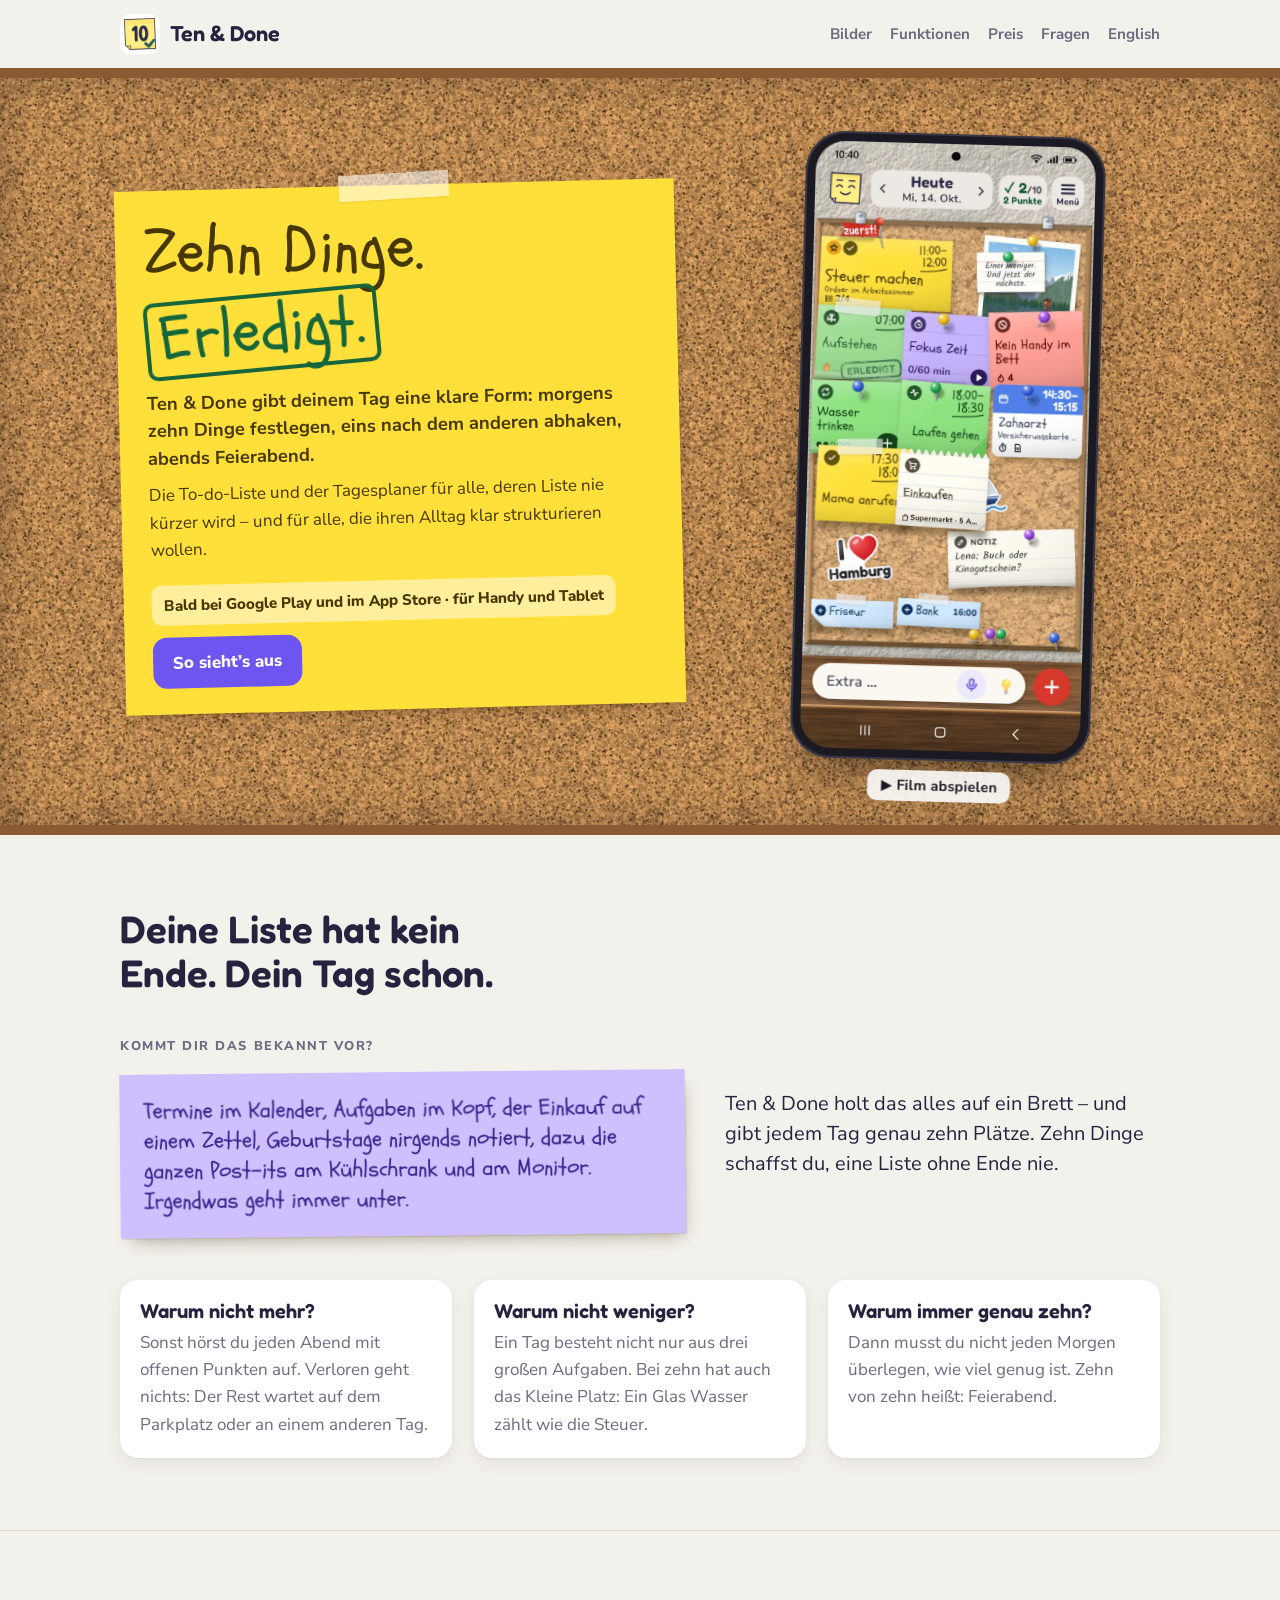
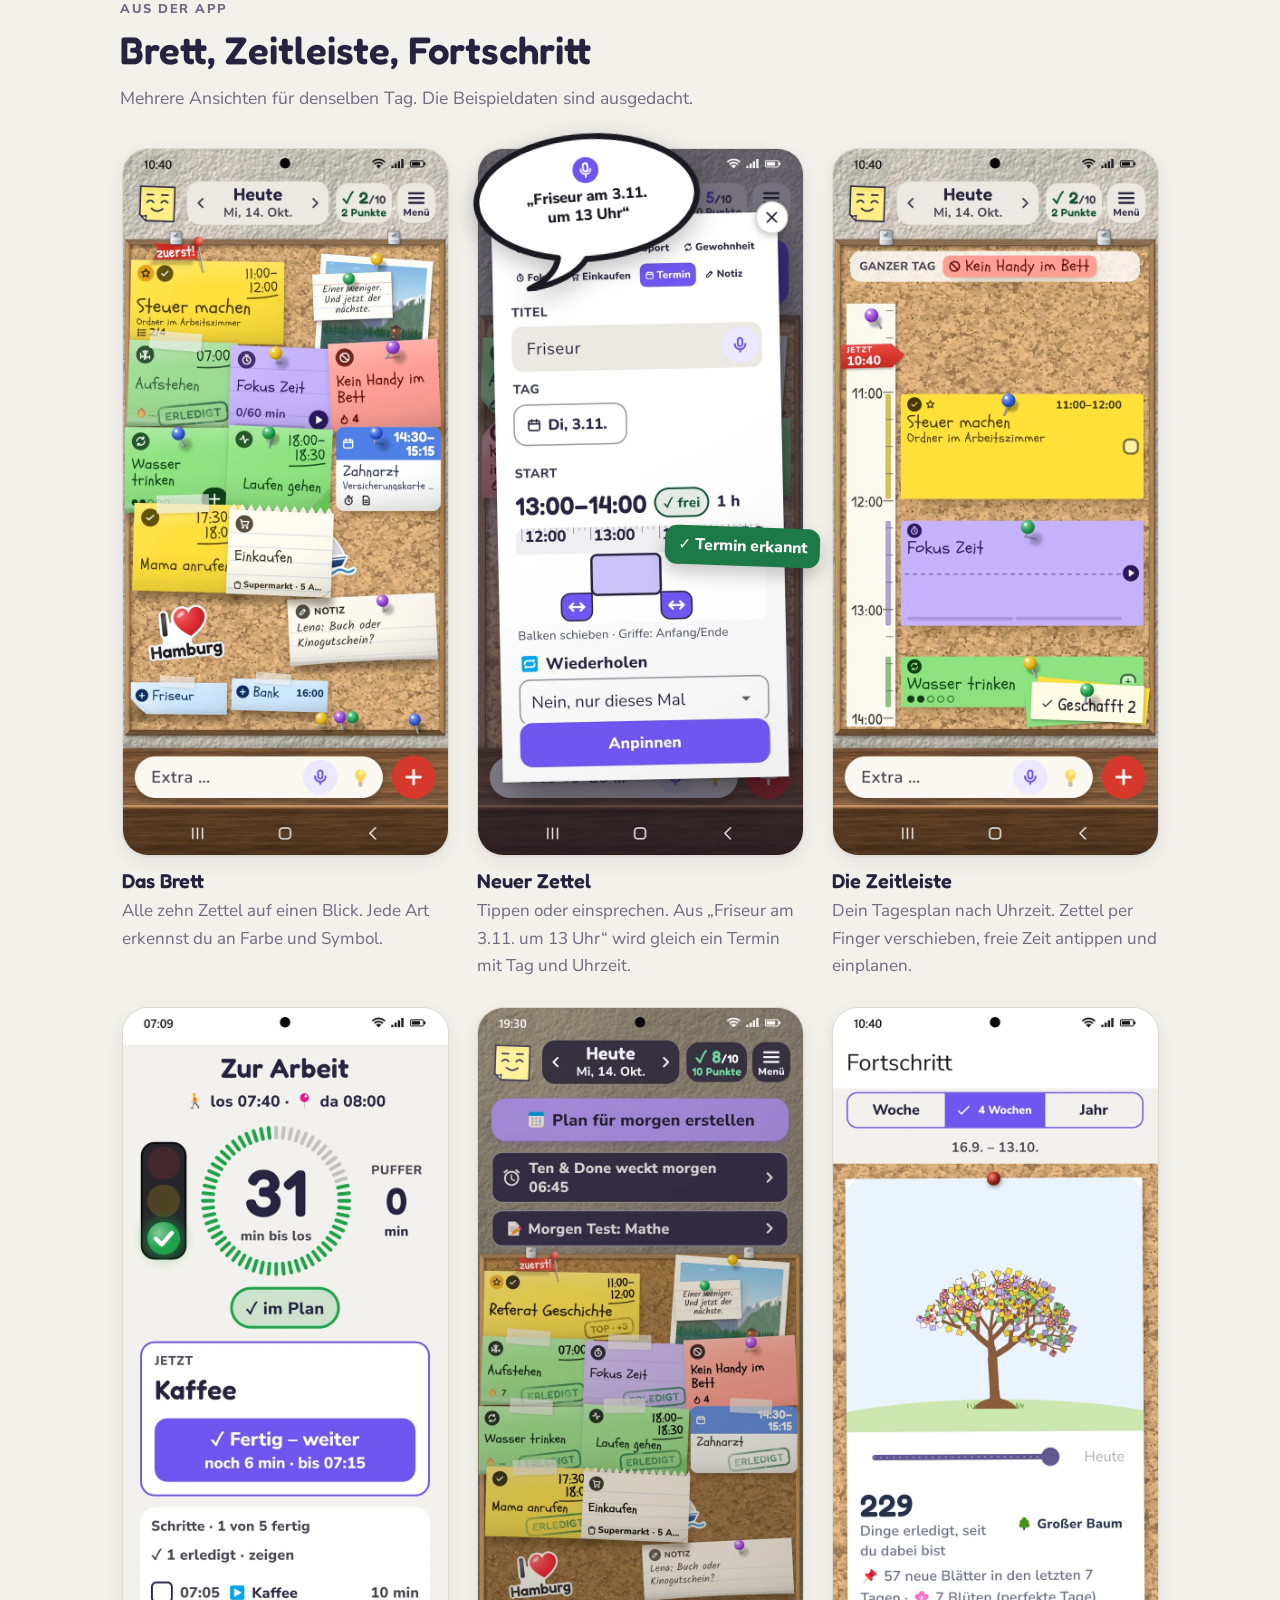
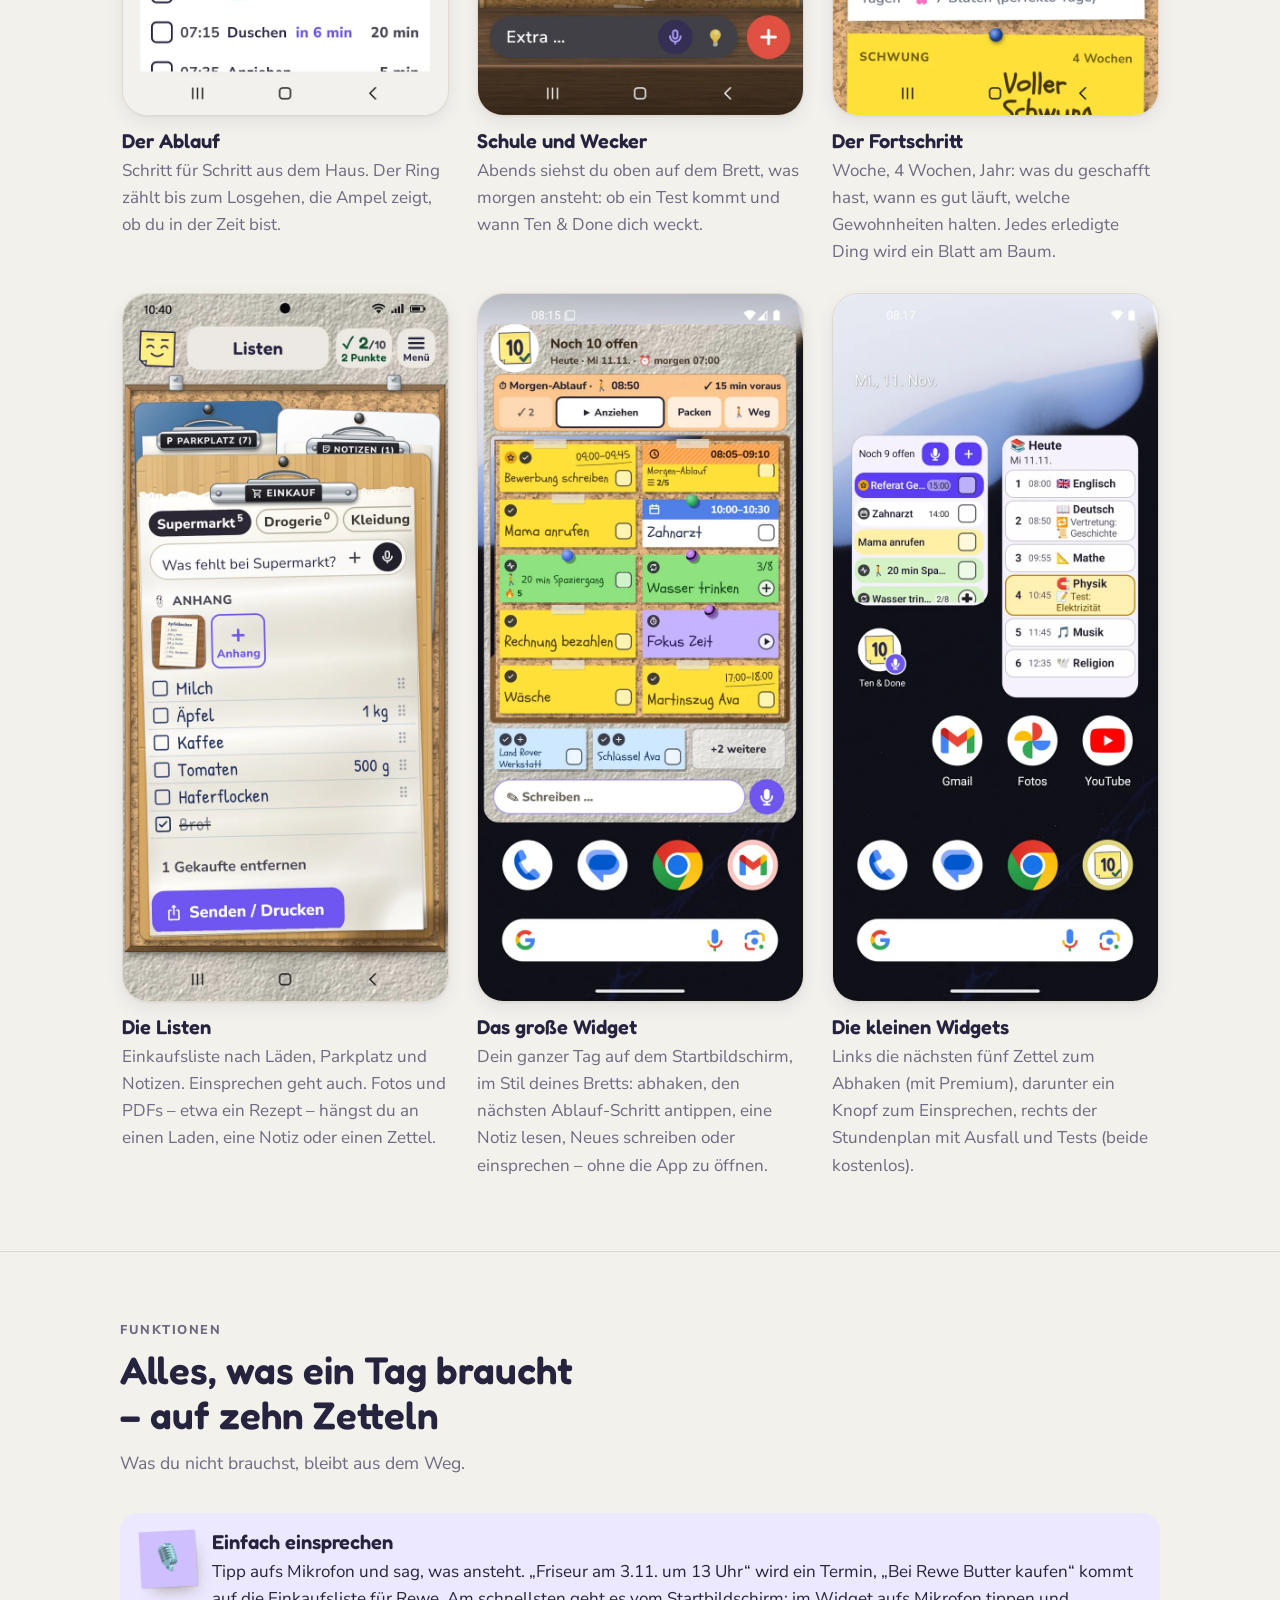
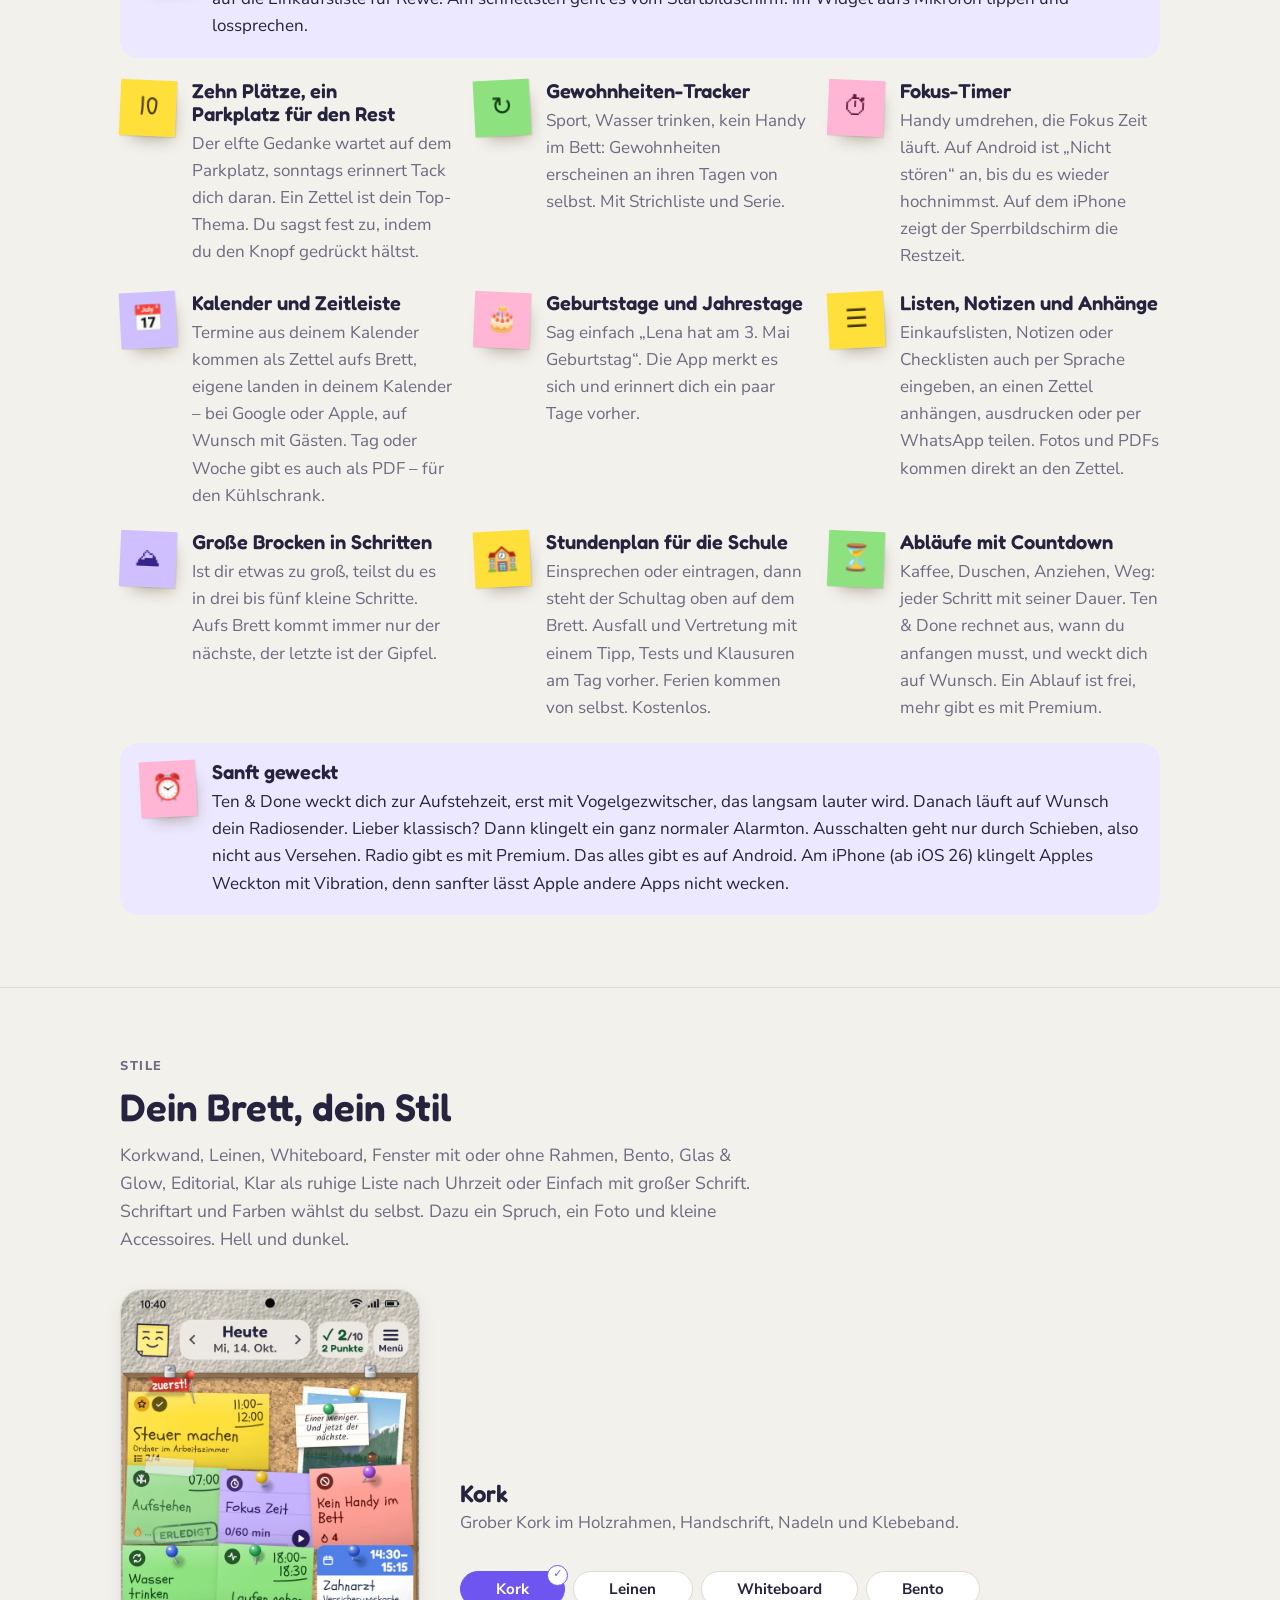
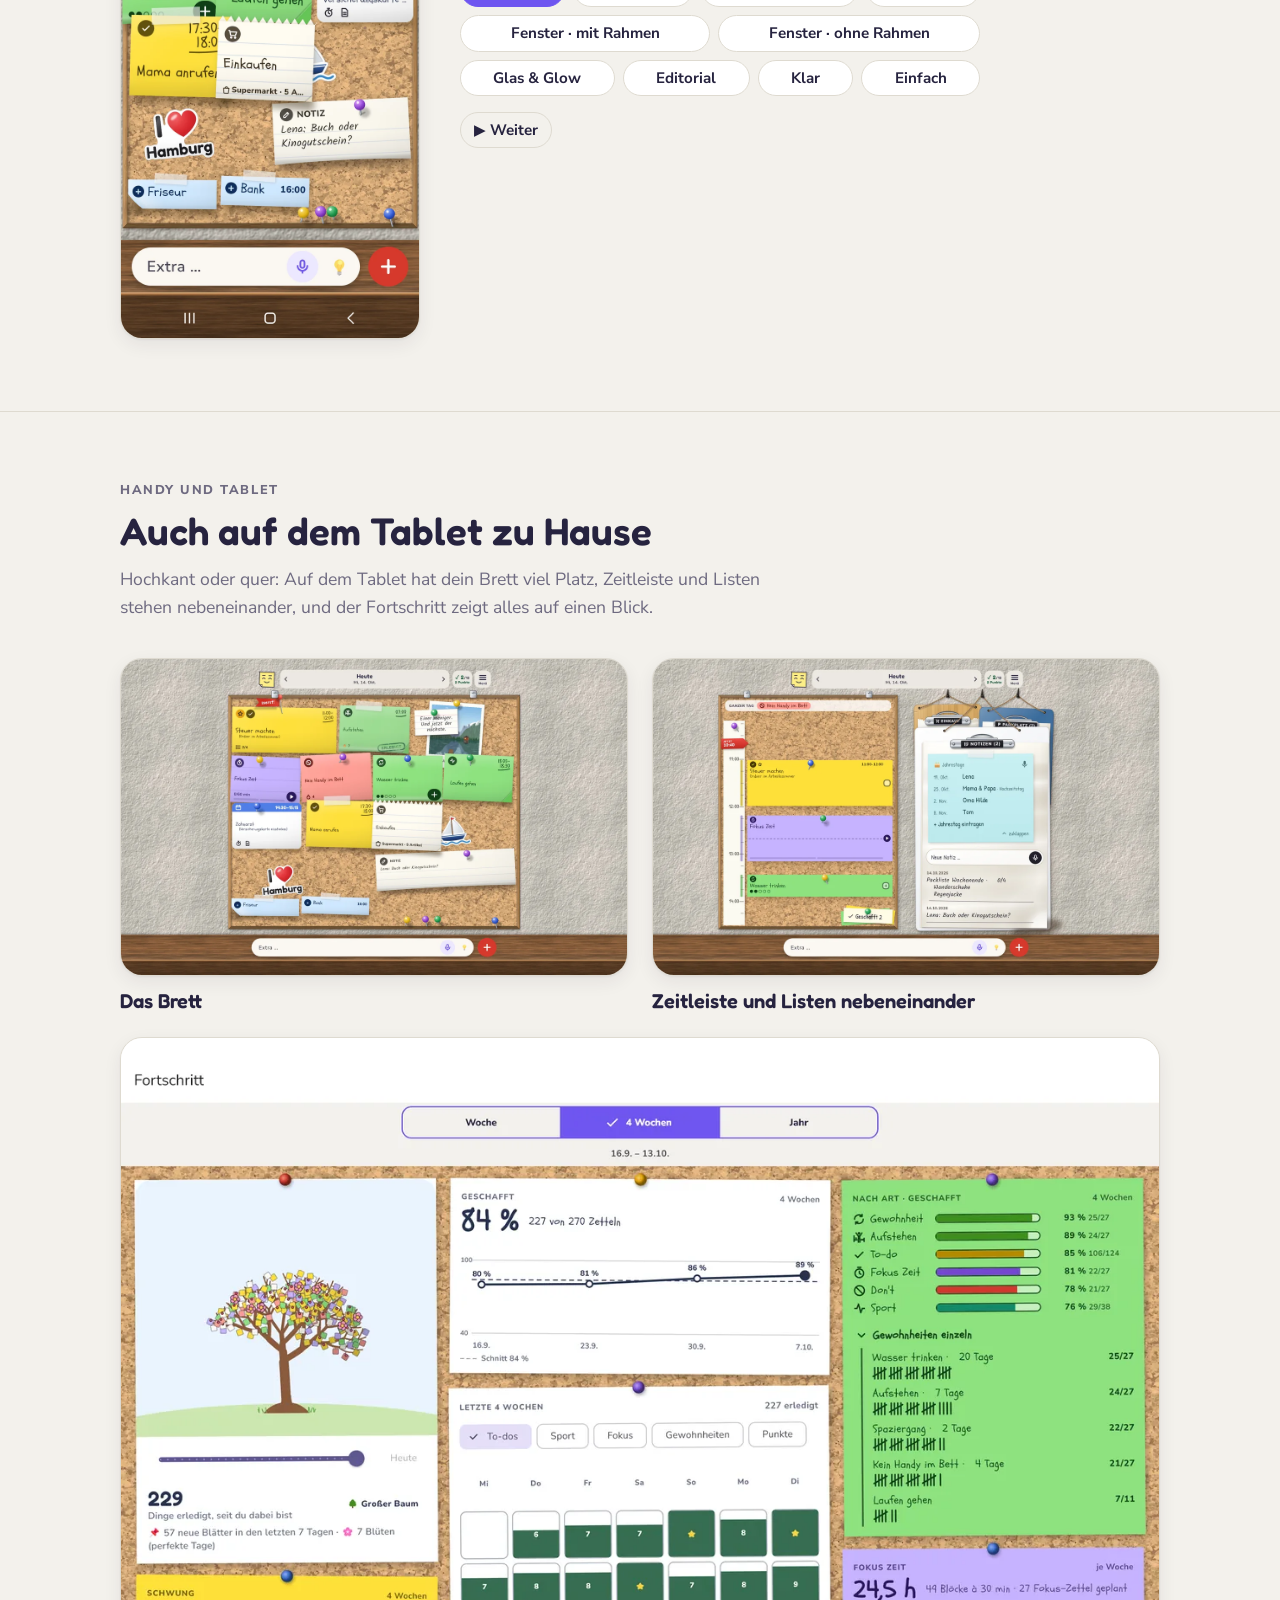
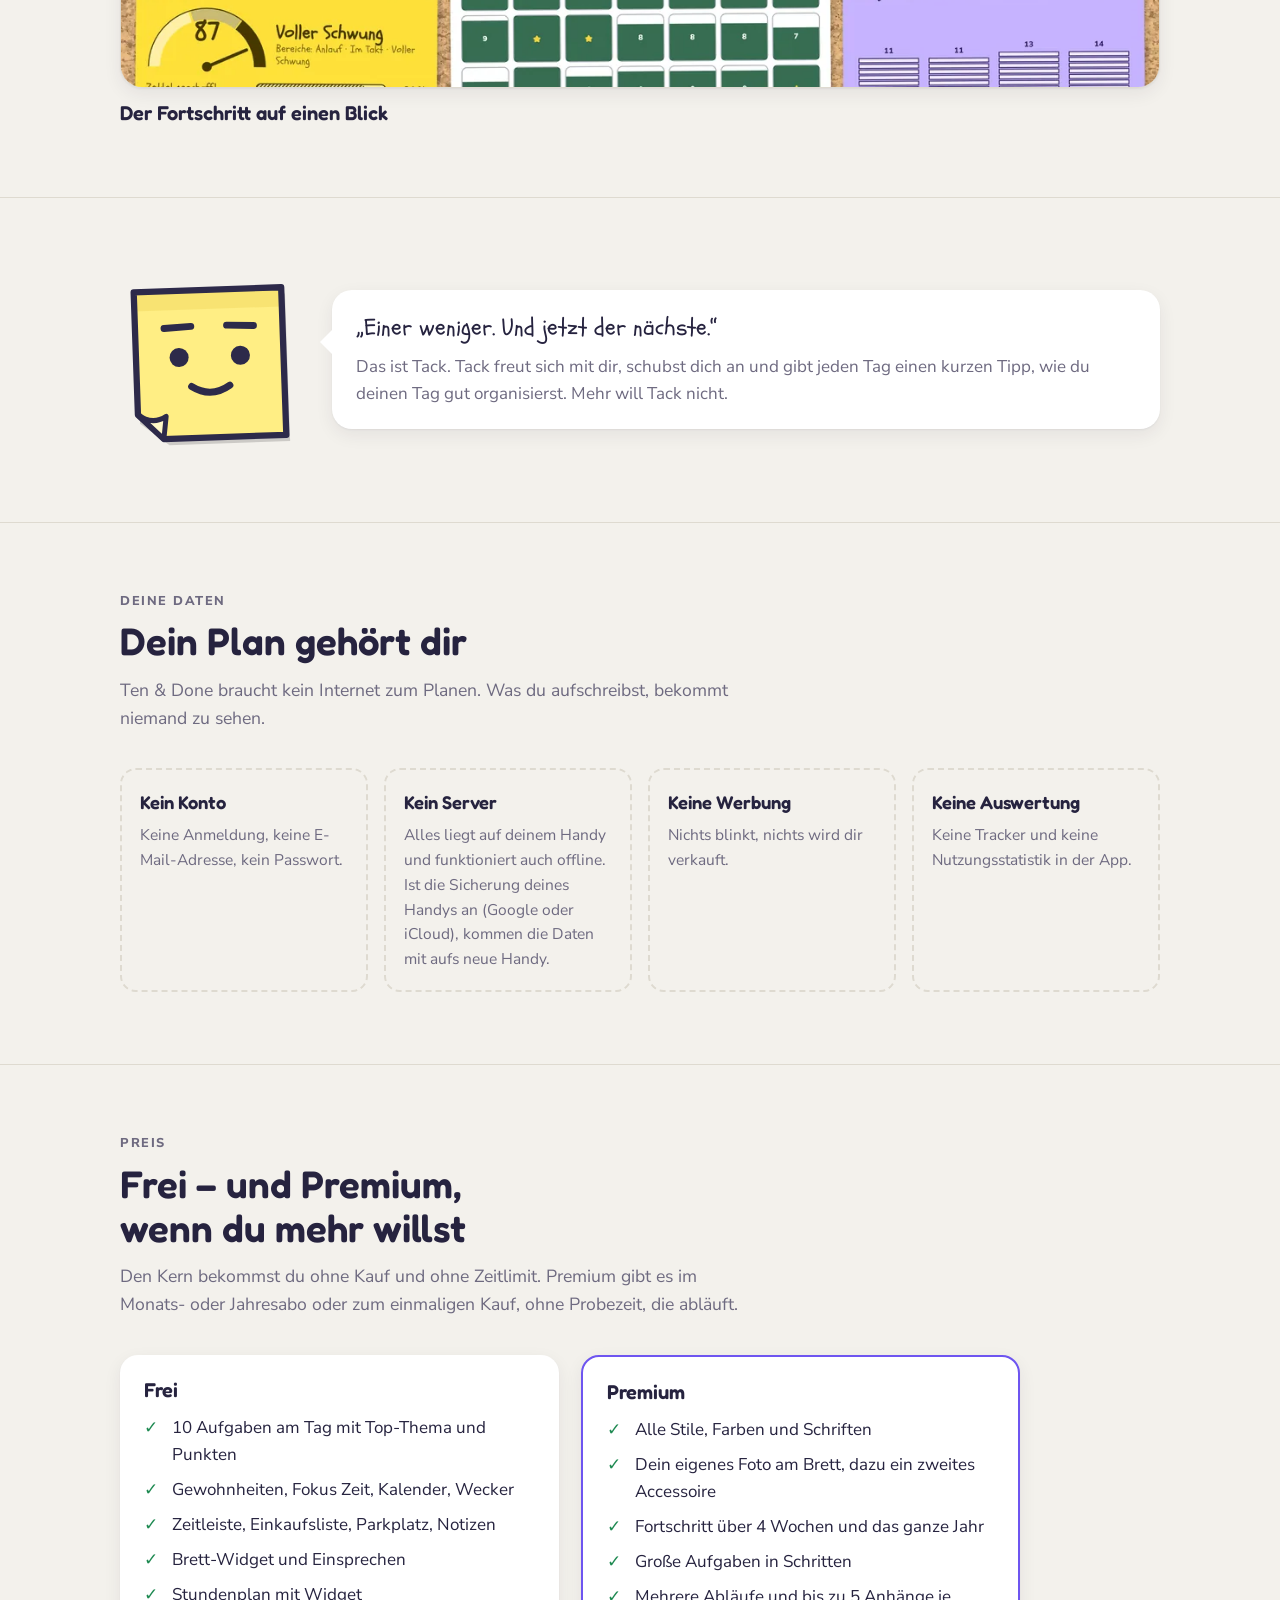
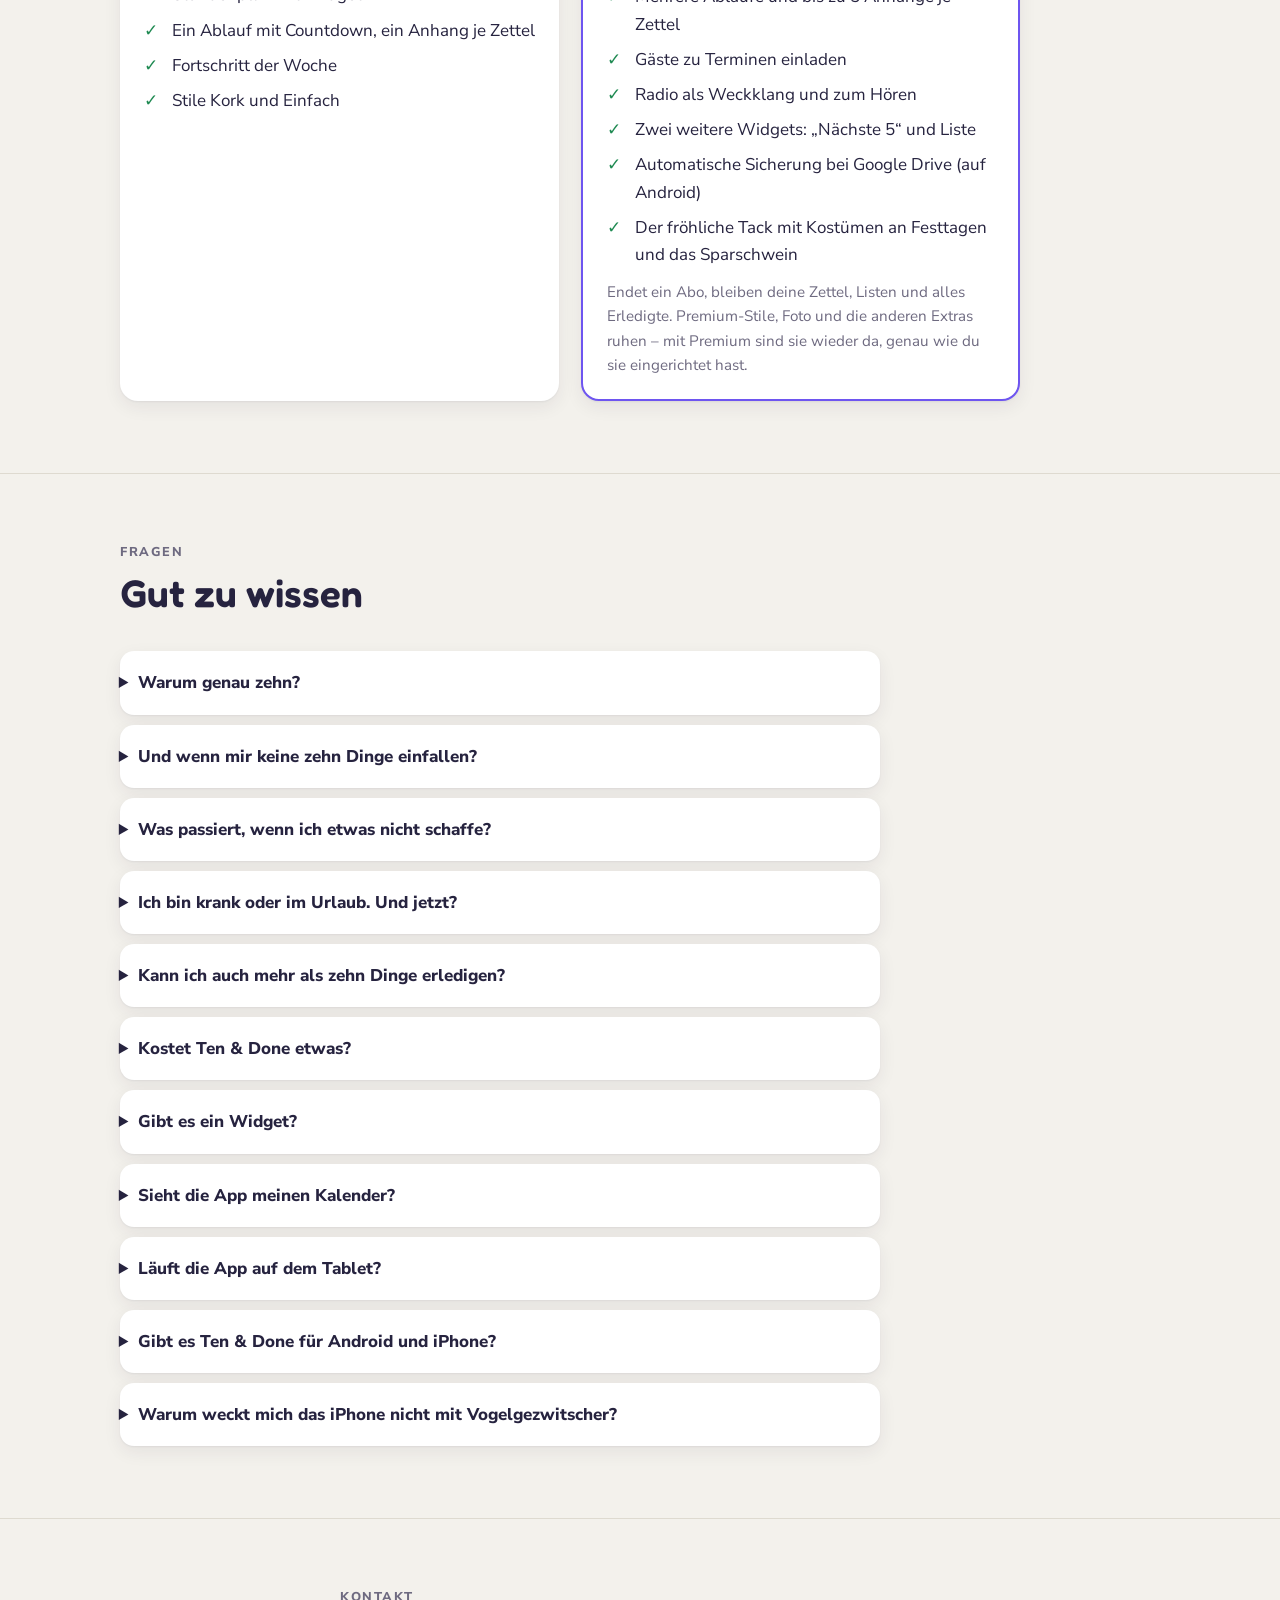
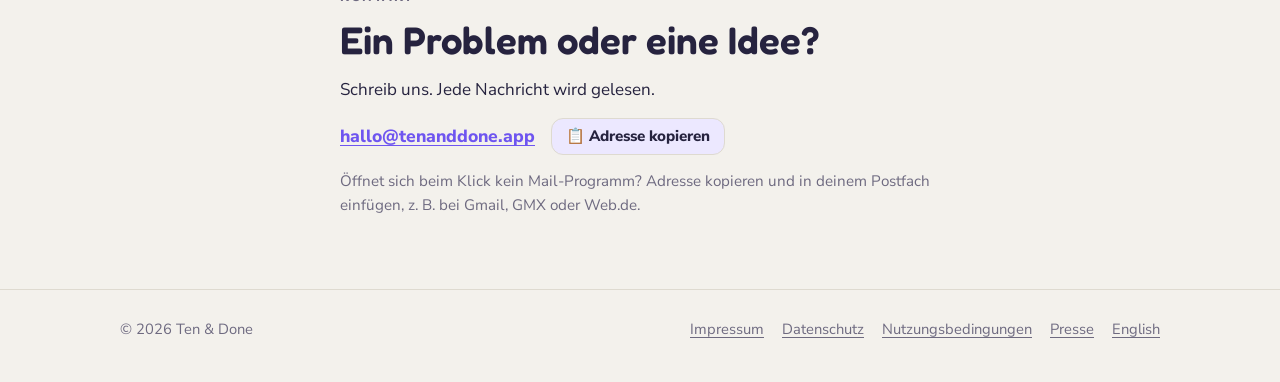
==== commit 28a9aa48: "Besuchsstatistik ohne Cookies" ====
--- a/index.html
+++ b/index.html
@@ -211,8 +211,8 @@
         <figure><picture><img src="img/leinen.webp" width="720" height="1560" loading="lazy" alt="Stil Leinen: ruhige Zettel in gedeckten Farben mit kleinen grauen Nadeln auf Leinen im hellen Birkenrahmen."></picture><figcaption><b>Leinen</b><span class="say-style">Ruhig wie ein Notizbuch: Leinen im hellen Rahmen, gedeckte Farben, kleine Nadeln.</span></figcaption></figure>
         <figure><picture><img src="img/whiteboard.webp" width="720" height="1560" loading="lazy" alt="Stil Whiteboard: Zettel mit Magneten auf einer weißen Tafel."></picture><figcaption><b>Whiteboard</b><span class="say-style">Glänzende Tafel im Alurahmen, jeder Zettel hält mit einem Magneten.</span></figcaption></figure>
         <figure><picture><img src="img/bento.webp" width="720" height="1560" loading="lazy" alt="Stil Bento: kräftige Kacheln, Farbe und Zeichen je Art."></picture><figcaption><b>Bento</b><span class="say-style">Kräftige Kacheln, Farbe und Zeichen je Art, klare Schrift.</span></figcaption></figure>
-        <figure><picture><img src="img/fenster.webp" width="720" height="1560" loading="lazy" alt="Stil Fenster mit Rahmen: Zettel auf einer Fensterscheibe mit Sprossen, Blick auf Berge."></picture><figcaption><b>Fenster · mit Rahmen</b><span class="say-style">Eine Scheibe mit Sprossen und Aussicht, die Zettel kleben auf dem Glas. Auch mit deinem eigenen Foto.</span></figcaption></figure>
-        <figure><picture><img src="img/fenster_c.webp" width="720" height="1560" loading="lazy" alt="Stil Fenster ohne Rahmen: Zettel auf einer großen Scheibe mit Blick aufs Meer."></picture><figcaption><b>Fenster · ohne Rahmen</b><span class="say-style">Eine große Glasscheibe, nichts als die Aussicht und deine Zettel.</span></figcaption></figure>
+        <figure><picture><img src="img/fenster.webp" width="720" height="1560" loading="lazy" alt="Stil Fenster mit Rahmen: Zettel auf einer Fensterscheibe mit Sprossen, Blick auf eine Almwiese."></picture><figcaption><b>Fenster · mit Rahmen</b><span class="say-style">Eine Scheibe mit Sprossen und Aussicht, die Zettel kleben auf dem Glas. Auch mit deinem eigenen Foto.</span></figcaption></figure>
+        <figure><picture><img src="img/fenster_c.webp" width="720" height="1560" loading="lazy" alt="Stil Fenster ohne Rahmen: Zettel auf einer großen Scheibe mit Blick aufs Meer und ein Segelboot."></picture><figcaption><b>Fenster · ohne Rahmen</b><span class="say-style">Eine große Glasscheibe, nichts als die Aussicht und deine Zettel.</span></figcaption></figure>
         <figure><picture><img src="img/glas.webp" width="720" height="1560" loading="lazy" alt="Stil Glas &amp; Glow: Aufgaben als Liste auf mattem Glas vor sanftem Farbverlauf."></picture><figcaption><b>Glas &amp; Glow</b><span class="say-style">Mattes Glas über leuchtendem Farbschimmer.</span></figcaption></figure>
         <figure><picture><img src="img/editorial.webp" width="720" height="1560" loading="lazy" alt="Stil Editorial: große Schrift in Schwarz-Weiß wie ein Fahrplan, eine Akzentfarbe."></picture><figcaption><b>Editorial</b><span class="say-style">Große Serifen-Schrift, Schwarz-Weiß und eine Akzentfarbe.</span></figcaption></figure>
         <figure><picture><img src="img/klar.webp" width="720" height="1560" loading="lazy" alt="Stil Klar: eine ruhige Liste, links die Uhrzeit."></picture><figcaption><b>Klar</b><span class="say-style">Eine ruhige Liste: Uhrzeit links, große Schrift, alle Zettel auf einen Blick.</span></figcaption></figure>
@@ -266,7 +266,7 @@
         <li><strong>Kein Konto</strong><span>Keine Anmeldung, keine E-Mail-Adresse, kein Passwort.</span></li>
         <li><strong>Kein Server</strong><span>Alles liegt auf deinem Handy und funktioniert auch offline. Ist die Sicherung deines Handys an (Google oder iCloud), kommen die Daten mit aufs neue Handy.</span></li>
         <li><strong>Keine Werbung</strong><span>Nichts blinkt, nichts wird dir verkauft.</span></li>
-        <li><strong>Keine Auswertung</strong><span>Keine Tracker und keine Nutzungsstatistik.</span></li>
+        <li><strong>Keine Auswertung</strong><span>Keine Tracker und keine Nutzungsstatistik in der App.</span></li>
       </ul>
     </div>
   </section>
@@ -513,5 +513,6 @@
   });
 });
 </script>
+<script src="/z.js" defer></script>
 </body>
 </html>
